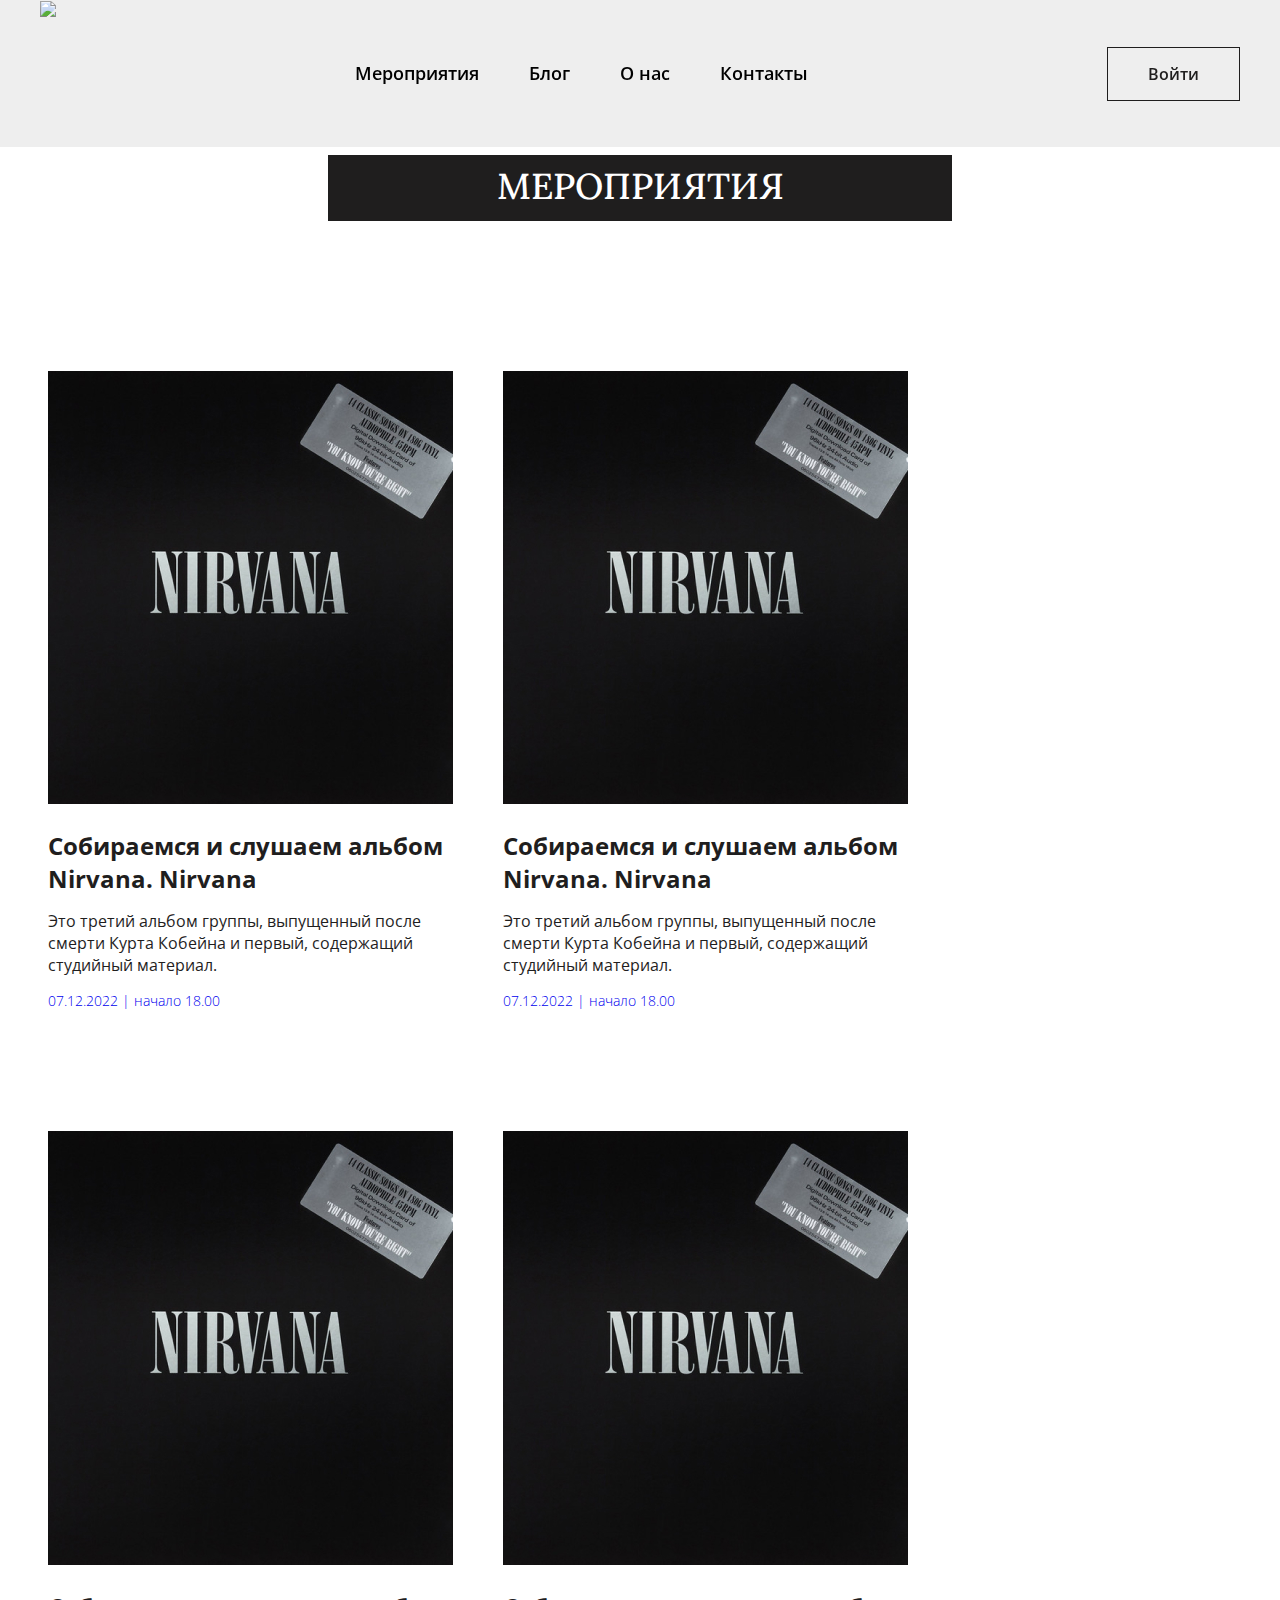
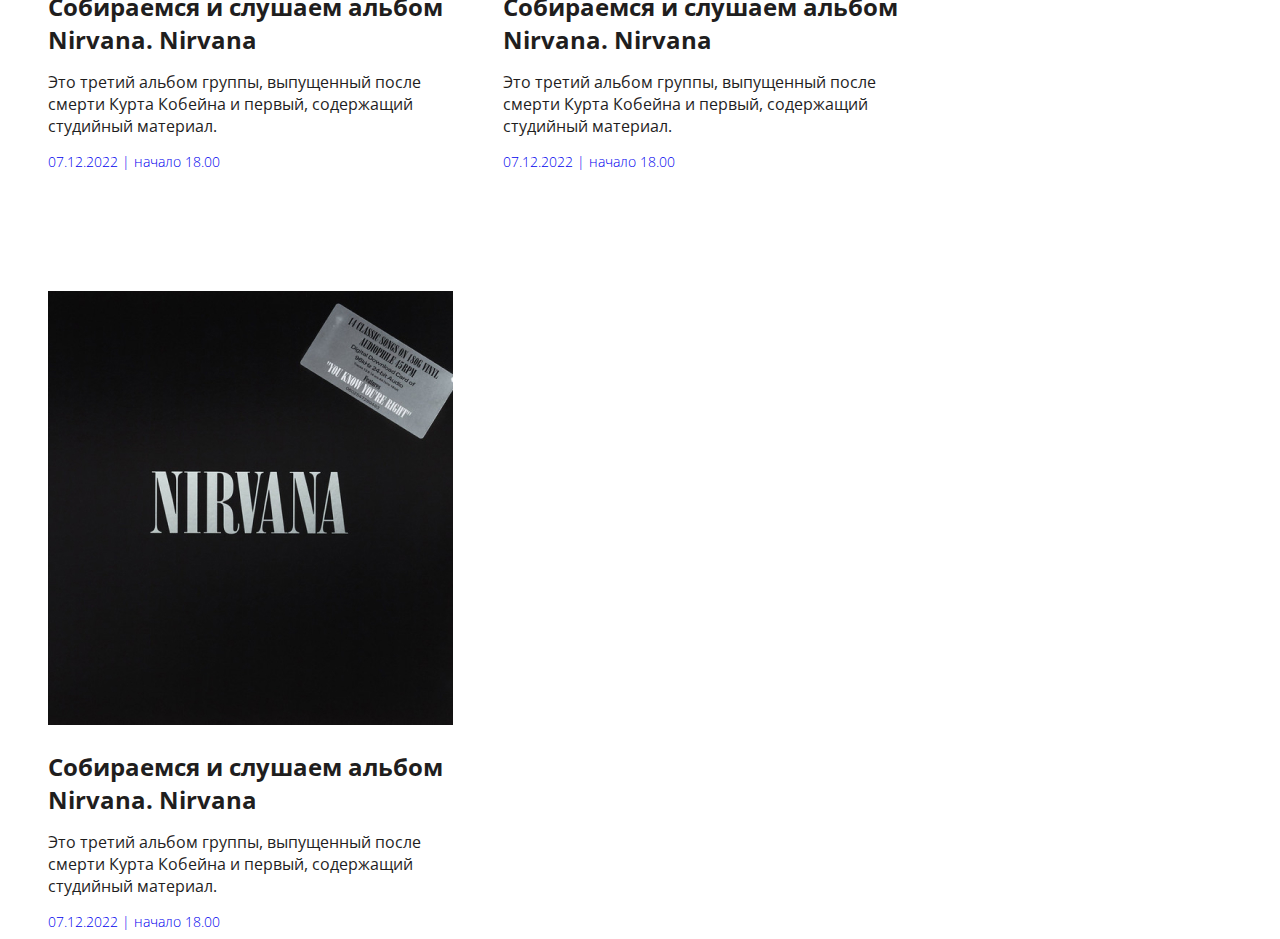
==== events.html @ 3bc3e9c4 "aaa" ====
<!DOCTYPE html>
<html lang="ru">
    <head>
        <meta charset="UTF-8">
        <title> Lenni Art</title>
        <link rel="stylesheet" href="styles.css?ver=0">
        <link rel="preconnect" href="https://fonts.googleapis.com">
        <link rel="preconnect" href="https://fonts.gstatic.com" crossorigin>
        <link href="https://fonts.googleapis.com/css2?family=Lora:wght@400;500;600;700&family=Open+Sans:wght@300;400;500;600;700&display=swap" rel="stylesheet">
    </head>
    <body class="body">
        <header class="page-header">
            <div class="page-header_container">
                <a href="idex.html" class="page-header__logo">
                    <div>
                        <img src="images/logo.svg">
                   </div>
                </a>
                <nav class="page-header__nav">
                    <a href="#" class="page-header__nav-link">Мероприятия</a>
                    <a href="#" class="page-header__nav-link">Блог</a>
                    <a href="#" class="page-header__nav-link">О нас</a>
                    <a href="#" class="page-header__nav-link">Контакты</a>
                </nav>
                <a href="#" class="btn page-header__buttonuser">Войти</a>
            </div>
        </header>

        <main class="main">
            <div class="events">
                <div class="events_container">
                    <h2 class="events_title title">Мероприятия</h2>
                    <div class="events_list listing">
                        <article class="listing_card-event card-event">
                            <a href="#" class="card-event_link">
                                <picture class="card-event_picture">
                                <img src="images/Nirvana.jpg" class="card-event_picture-img" alt="img">
                                </picture>
                            <h3 class="card-event_title">Собираемся и слушаем альбом Nirvana. Nirvana</h3>
                            <p class="card-event_text">Это третий альбом группы, выпущенный после смерти Курта Кобейна и первый, содержащий студийный материал.</p>
                            <time datetime="2022-12-07T18:00" class="card-event_time">07.12.2022  |  начало 18.00</time>
                            </a>
                        </article>

                        <article class="listing_card-event card-event">
                            <a href="#" class="card-event_link">
                                <picture class="card-event_picture">
                                <img src="images/Nirvana.jpg" class="card-event_picture-img" alt="img">
                                </picture>
                            <h3 class="card-event_title">Собираемся и слушаем альбом Nirvana. Nirvana</h3>
                            <p class="card-event_text">Это третий альбом группы, выпущенный после смерти Курта Кобейна и первый, содержащий студийный материал.</p>
                            <time datetime="2022-12-07T18:00" class="card-event_time">07.12.2022  |  начало 18.00</time>
                            </a>
                        </article>

                        <article class="listing_card-event card-event">
                            <a href="#" class="card-event_link">
                                <picture class="card-event_picture">
                                <img src="images/Nirvana.jpg" class="card-event_picture-img" alt="img">
                                </picture>
                            <h3 class="card-event_title">Собираемся и слушаем альбом Nirvana. Nirvana</h3>
                            <p class="card-event_text">Это третий альбом группы, выпущенный после смерти Курта Кобейна и первый, содержащий студийный материал.</p>
                            <time datetime="2022-12-07T18:00" class="card-event_time">07.12.2022  |  начало 18.00</time>
                            </a>
                        </article>

                        <article class="listing_card-event card-event">
                            <a href="#" class="card-event_link">
                                <picture class="card-event_picture">
                                <img src="images/Nirvana.jpg" class="card-event_picture-img" alt="img">
                                </picture>
                            <h3 class="card-event_title">Собираемся и слушаем альбом Nirvana. Nirvana</h3>
                            <p class="card-event_text">Это третий альбом группы, выпущенный после смерти Курта Кобейна и первый, содержащий студийный материал.</p>
                            <time datetime="2022-12-07T18:00" class="card-event_time">07.12.2022  |  начало 18.00</time>
                            </a>
                        </article>

                        <article class="listing_card-event card-event">
                            <a href="#" class="card-event_link">
                                <picture class="card-event_picture">
                                <img src="images/Nirvana.jpg" class="card-event_picture-img" alt="img">
                                </picture>
                            <h3 class="card-event_title">Собираемся и слушаем альбом Nirvana. Nirvana</h3>
                            <p class="card-event_text">Это третий альбом группы, выпущенный после смерти Курта Кобейна и первый, содержащий студийный материал.</p>
                            <time datetime="2022-12-07T18:00" class="card-event_time">07.12.2022  |  начало 18.00</time>
                            </a>
                        </article>
                    </div>
                </div>
            </div>
        </main>
        <footer class="page-footer"></footer>

    </body>
</html>
---- styles.css ----
.body {
    font-family: "Open Sans", sans-serif;
    font-size: 16px;
    font-weight: 400;
    font-style: normal;
    line-height: 1.375;
}

.page-header {
    position: fixed;
    top: 0;
    left: 0;
    width: 100%;
    height: 147px;
    z-index: 100;
}

.page-header::before {
    content: '';
    position: absolute;
    top: 0;
    left: 0;
    width: 100%;
    height: 100%;
    background-color: rgba(222, 222, 222, 0.5);
    @supports (backdrop-filter: blur(10px)){
    backdrop-filter: blur(10px);
    background-color: rgba(222, 222, 222, 0.5);;
}
}

.page-header_container,
.events_container{
    position: relative;
    box-sizing: border-box;
    margin: 0 auto;
    padding-left: 40px;
    padding-right: 40px;
    max-width: 1414px;
    width: 100%;
    display: flex;
	align-items: center;
    justify-content: space-between;
}

.page-header__logo {
    weight: 202px;
    height: 147px;
    display: inline-block;
}

.page-header__nav{
    display: inline-block;
    display: flex;
    flex-direction: row;
}

.page-header__nav-link {
    color: #000000;
    margin: 0 25px;
    font-weight: 600;
    font-size: 18px;
    line-height: 25px;
    text-decoration: none;
    text-wrap: nowrap;
}

.page-header__buttonuser {
    border: 1px solid var(--1, #1F1E1E);
    color: #1F1E1E;
    background-color: transparent;
    text-decoration: none;
    font-weight: 600;
    font-size: 16px;
    line-height: normal;
    box-sizing: border-box;
    padding: 15px 40px;
}

.home{
    padding-top: 147px;
}

.main-header_title,
.main-header_text {
    padding-left: 40px;
    padding-right: 40px;
    text-align: center;
    margin-top: 70px;
    text-transform: uppercase;
    font-family: "Lora", sans-serif;
    font-weight: 400;
    font-size: 45px;
    line-height: normal;
    color: #1F1E1E;
}

.main-header_title{
    margin:  0 0 70px;
}

.main-header_text {
    margin: 0 auto;
    max-width: 948px;
    width: 100%;
}

.main-header_picture{
    display: block;
    position: relative;
    width: 100%;
    margin-bottom: 70px;
}

.main-header_picture::before{
    content: '';
    display: block;
    width: 100%;
    padding-top: 16.927%;
}

.main-header_img{
    position: absolute;
    top: 0;
    left: 0;
    width: 100%;
    height: 100%;
    object-fit: contain;
}

.main-header{
    padding: 100px 0;
}

.events{
    padding-top: 147px;
}

.events_container{
    flex-direction: column;
}

.events_title{
    align-self: center;
}

.title{
    margin: 0 0 150px;
    box-sizing: border-box;
    padding: 7px 45px 9px;
    max-width: 624px;
    width: 100%;
    text-align: center;
    background-color: #1F1E1E;
    text-transform: uppercase;
    font-family: Lora;
    font-size: 36px;
    font-style: normal;
    font-weight: 500;
    color: #ffffff;
}

.listing{
    display: flex;
    flex-wrap: wrap;
    gap: 120px 50px;
}

.listing_card-event{
    max-width: 405px;
    width: calc(33.333%-40px);
}

.card-event{
    box-sizing: border-box;
}

.card-event_link{
    text-decoration: none;
    display: flex;
    flex-direction: column;
    height: 100%;
}

.card-event_link:hover .card-event_title{
    color: #A51505;
    text-decoration-color: #A51505;
}

.card-event_picture{
    position: relative;
    display: block;
    margin-bottom: 25px;
}

.card-event_picture::before{
    content: '';
    display: block;
    width: 100%;
    padding-top: 107.160%;
}

.card-event_picture-img{
    position: absolute;
    top: 0;
    left: 0;
    width: 100%;
    height: 100%;
    object-fit: cover;
}

.card-event_title{
    margin: 0 0 auto;
    min-height: 64px;
    text-decoration: underline;
    text-decoration-color: transparent;
    font-family: 'Open Sans';
    font-size: 24px;
    font-style: normal;
    font-weight: 700;
    list-style: normal;
    color: #1F1E1E;
    transition: color 0.2s, text-decoration-color 0.23s;
}

.card-event_text{
    margin: 15px 0;
    font-size: 16px;
    font-weight: 400;
    line-height: normal;
    color: #1F1E1E;
}

.card-event_time{
    margin-top: auto;
    display: block;
    font-size: 14px;
    font-weight: 300;
    font-style: normal;
}

.page-footer{

}
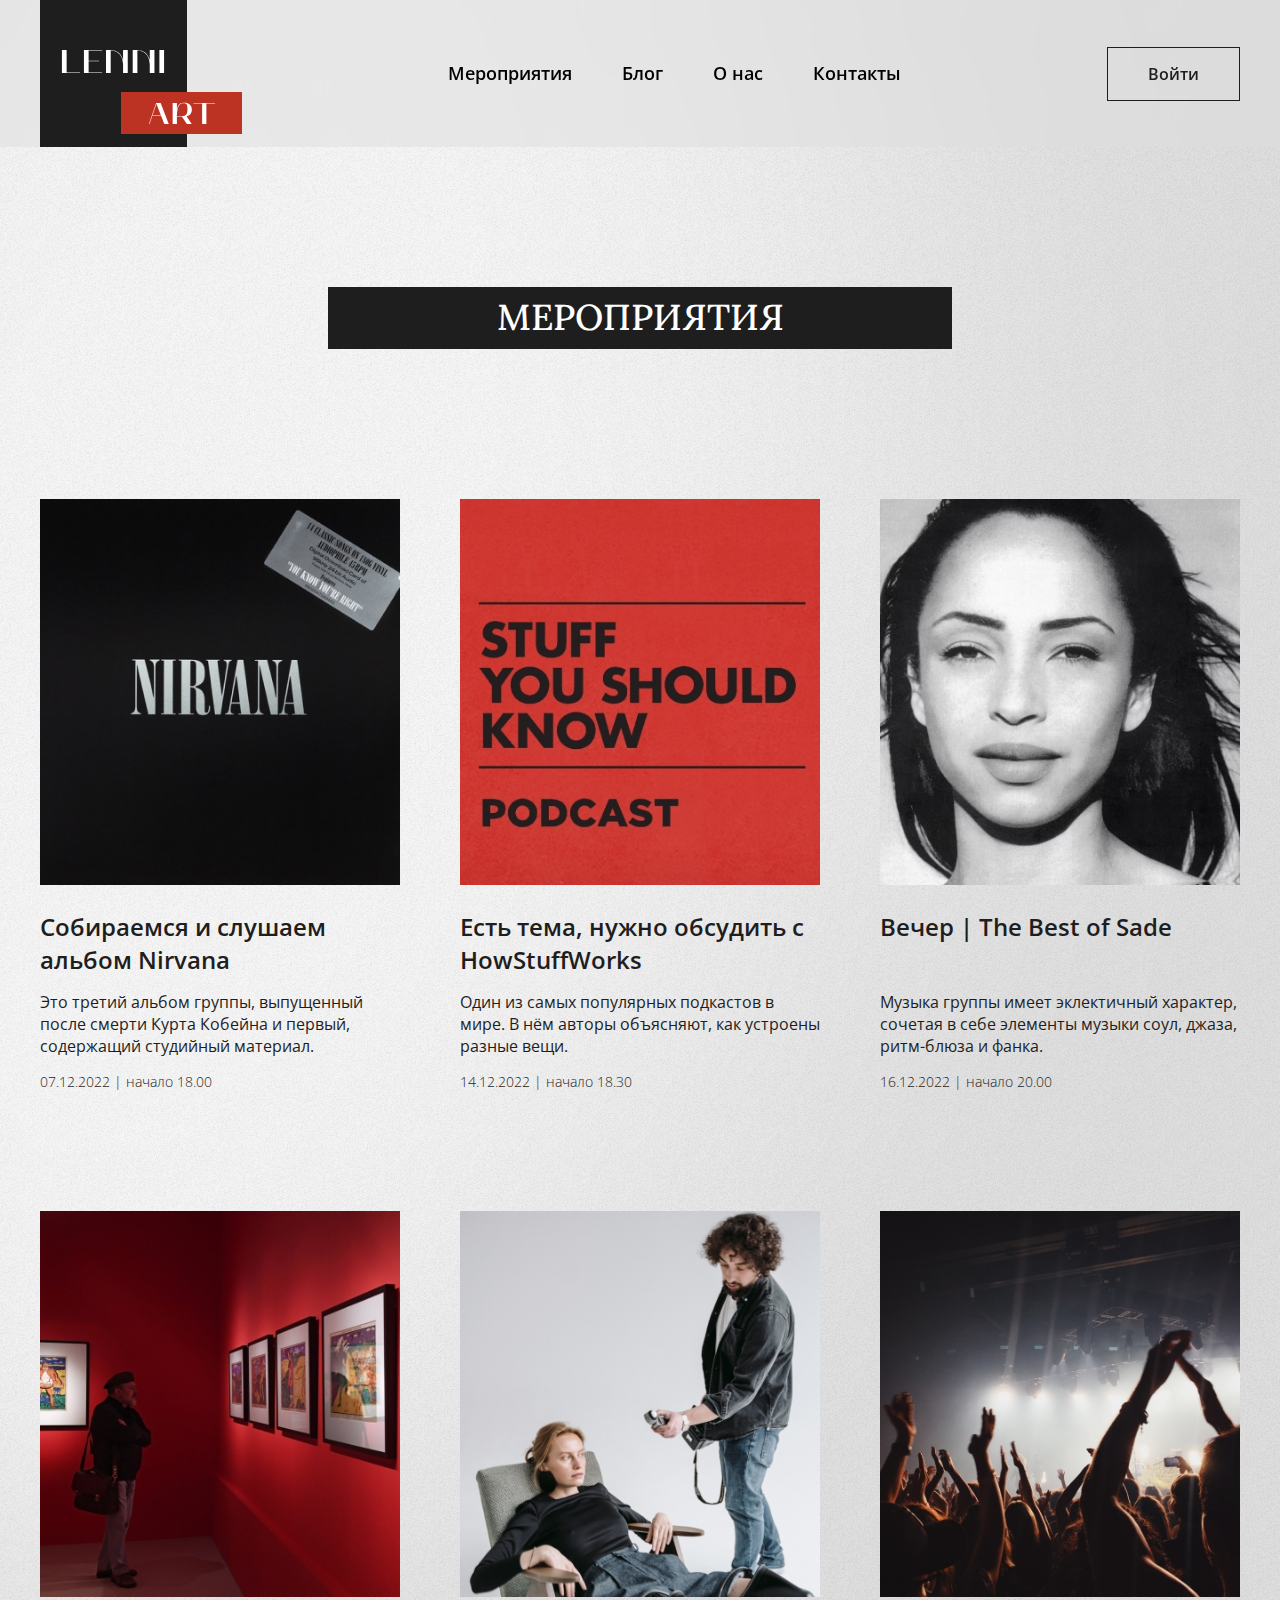
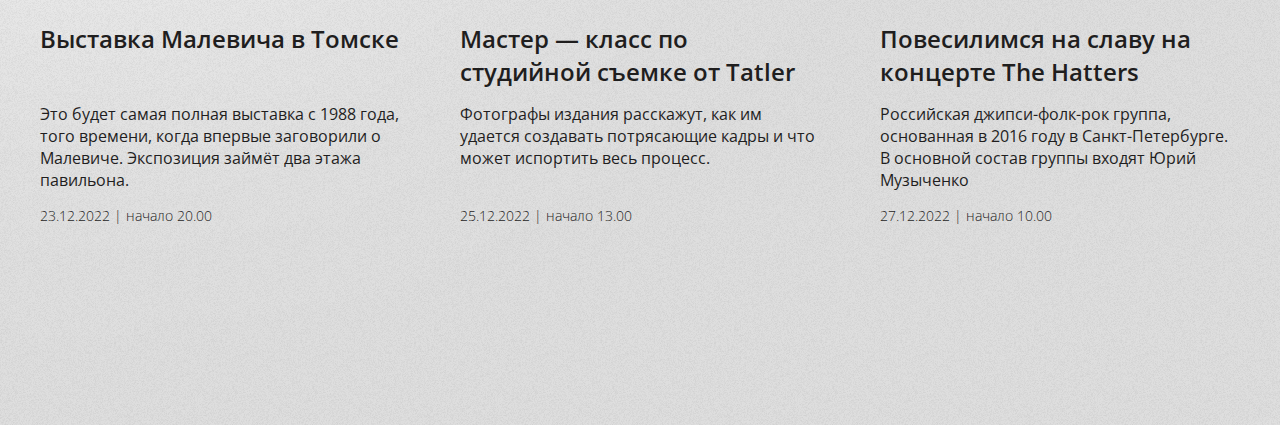
==== commit 6d8dcba2: "f" ====
--- a/events.html
+++ b/events.html
@@ -1,95 +1,107 @@
 <!DOCTYPE html>
 <html lang="ru">
-    <head>
-        <meta charset="UTF-8">
-        <title> Lenni Art</title>
-        <link rel="stylesheet" href="styles.css?ver=0">
-        <link rel="preconnect" href="https://fonts.googleapis.com">
-        <link rel="preconnect" href="https://fonts.gstatic.com" crossorigin>
-        <link href="https://fonts.googleapis.com/css2?family=Lora:wght@400;500;600;700&family=Open+Sans:wght@300;400;500;600;700&display=swap" rel="stylesheet">
-    </head>
-    <body class="body">
-        <header class="page-header">
-            <div class="page-header_container">
-                <a href="idex.html" class="page-header__logo">
-                    <div>
-                        <img src="images/logo.svg">
-                   </div>
-                </a>
-                <nav class="page-header__nav">
-                    <a href="#" class="page-header__nav-link">Мероприятия</a>
-                    <a href="#" class="page-header__nav-link">Блог</a>
-                    <a href="#" class="page-header__nav-link">О нас</a>
-                    <a href="#" class="page-header__nav-link">Контакты</a>
-                </nav>
-                <a href="#" class="btn page-header__buttonuser">Войти</a>
-            </div>
-        </header>
 
-        <main class="main">
-            <div class="events">
-                <div class="events_container">
-                    <h2 class="events_title title">Мероприятия</h2>
-                    <div class="events_list listing">
-                        <article class="listing_card-event card-event">
-                            <a href="#" class="card-event_link">
-                                <picture class="card-event_picture">
-                                <img src="images/Nirvana.jpg" class="card-event_picture-img" alt="img">
-                                </picture>
-                            <h3 class="card-event_title">Собираемся и слушаем альбом Nirvana. Nirvana</h3>
-                            <p class="card-event_text">Это третий альбом группы, выпущенный после смерти Курта Кобейна и первый, содержащий студийный материал.</p>
-                            <time datetime="2022-12-07T18:00" class="card-event_time">07.12.2022  |  начало 18.00</time>
-                            </a>
-                        </article>
+<head>
+  <meta charset="UTF-8">
+  <title> Lenni Art</title>
+  <link rel="stylesheet" href="styles/styles.css">
+  <link rel="stylesheet" href="styles/styles.min.css">
+  <link rel="preconnect" href="https://fonts.googleapis.com">
+  <link rel="preconnect" href="https://fonts.gstatic.com" crossorigin>
+  <link href="https://fonts.googleapis.com/css2?family=Lora:wght@400;500;600;700&family=Open+Sans:wght@300;400;500;600;700&display=swap" rel="stylesheet">
+</head>
 
-                        <article class="listing_card-event card-event">
-                            <a href="#" class="card-event_link">
-                                <picture class="card-event_picture">
-                                <img src="images/Nirvana.jpg" class="card-event_picture-img" alt="img">
-                                </picture>
-                            <h3 class="card-event_title">Собираемся и слушаем альбом Nirvana. Nirvana</h3>
-                            <p class="card-event_text">Это третий альбом группы, выпущенный после смерти Курта Кобейна и первый, содержащий студийный материал.</p>
-                            <time datetime="2022-12-07T18:00" class="card-event_time">07.12.2022  |  начало 18.00</time>
-                            </a>
-                        </article>
+<body class="body">
+  <header class="page-header">
+    <div class="page-header_container">
+      <a href="idex.html" class="page-header__logo">
+        <svg class="page-header_logo-img" width="202" height="147">
+          <use xlink:href="assets/icons/symbols.svg#logo"></use>
+        </svg>
+      </a>
+      <nav class="page-header__nav">
+        <a href="events.html" class="page-header__nav-link">Мероприятия</a>
+        <a href="#" class="page-header__nav-link">Блог</a>
+        <a href="#" class="page-header__nav-link">О нас</a>
+        <a href="#" class="page-header__nav-link">Контакты</a>
+      </nav>
+      <a href="#" class="btn page-header__buttonuser">Войти</a>
+    </div>
+  </header>
 
-                        <article class="listing_card-event card-event">
-                            <a href="#" class="card-event_link">
-                                <picture class="card-event_picture">
-                                <img src="images/Nirvana.jpg" class="card-event_picture-img" alt="img">
-                                </picture>
-                            <h3 class="card-event_title">Собираемся и слушаем альбом Nirvana. Nirvana</h3>
-                            <p class="card-event_text">Это третий альбом группы, выпущенный после смерти Курта Кобейна и первый, содержащий студийный материал.</p>
-                            <time datetime="2022-12-07T18:00" class="card-event_time">07.12.2022  |  начало 18.00</time>
-                            </a>
-                        </article>
+  <main class="main">
+    <div class="events">
+      <section class="listing events__listing">
+        <h2 class="listing__title section-title">Мероприятия</h2>
 
-                        <article class="listing_card-event card-event">
-                            <a href="#" class="card-event_link">
-                                <picture class="card-event_picture">
-                                <img src="images/Nirvana.jpg" class="card-event_picture-img" alt="img">
-                                </picture>
-                            <h3 class="card-event_title">Собираемся и слушаем альбом Nirvana. Nirvana</h3>
-                            <p class="card-event_text">Это третий альбом группы, выпущенный после смерти Курта Кобейна и первый, содержащий студийный материал.</p>
-                            <time datetime="2022-12-07T18:00" class="card-event_time">07.12.2022  |  начало 18.00</time>
-                            </a>
-                        </article>
+        <div class="listing__events-list ">
+          <!-- prettier-ignore -->
+          <article class="event-card  listing__event-card">
+            <a href="#" class="event-card__link">
+              <picture class="event-card__picture">
+                <img src="assets/images/nirvana.jpg" alt="nirvana" class="event-card__img" />
+              </picture>
+              <h4 class="event-card__title">Собираемся и слушаем альбом Nirvana</h4>
+              <p class="event-card__description">Это третий альбом группы, выпущенный после смерти Курта Кобейна и первый, содержащий студийный материал.</p>
+              <time datetime="2022-12-07T18:00" class="event-card__time">07.12.2022 | начало 18.00</time>
+            </a>
+          </article>
+          <article class="event-card  listing__event-card">
+            <a href="#" class="event-card__link">
+              <picture class="event-card__picture">
+                <img src="assets/images/stuff.jpg" alt="stuff" class="event-card__img" />
+              </picture>
+              <h4 class="event-card__title">Есть тема, нужно обсудить с HowStuffWorks</h4>
+              <p class="event-card__description">Один из самых популярных подкастов в мире. В нём авторы объясняют, как устроены разные вещи.</p>
+              <time datetime="2022-12-14T18:30" class="event-card__time">14.12.2022 | начало 18.30</time>
+            </a>
+          </article>
+          <article class="event-card  listing__event-card">
+            <a href="#" class="event-card__link">
+              <picture class="event-card__picture">
+                <img src="assets/images/sade.jpg" alt="sade" class="event-card__img" />
+              </picture>
+              <h4 class="event-card__title">Вечер | The Best of Sade</h4>
+              <p class="event-card__description">Музыка группы имеет эклектичный характер, сочетая в себе элементы музыки соул, джаза, ритм-блюза и фанка.</p>
+              <time datetime="2022-12-16T20:00" class="event-card__time">16.12.2022 | начало 20.00</time>
+            </a>
+          </article>
+          <article class="event-card  listing__event-card">
+            <a href="#" class="event-card__link">
+              <picture class="event-card__picture">
+                <img src="assets/images/malevich.jpg" alt="malevich" class="event-card__img" />
+              </picture>
+              <h4 class="event-card__title">Выставка Малевича в Томске</h4>
+              <p class="event-card__description">Это будет самая полная выставка с 1988 года, того времени, когда впервые заговорили о Малевиче. Экспозиция займёт два этажа павильона.</p>
+              <time datetime="2022-12-23T20:00" class="event-card__time">23.12.2022 | начало 20.00</time>
+            </a>
+          </article>
+          <article class="event-card  listing__event-card">
+            <a href="#" class="event-card__link">
+              <picture class="event-card__picture">
+                <img src="assets/images/tatler.jpg" alt="tatler" class="event-card__img" />
+              </picture>
+              <h4 class="event-card__title">Мастер — класс по студийной съемке от Tatler</h4>
+              <p class="event-card__description">Фотографы издания расскажут, как им удается создавать потрясающие кадры и что может испортить весь процесс.</p>
+              <time datetime="2022-12-25T13:00" class="event-card__time">25.12.2022 | начало 13.00</time>
+            </a>
+          </article>
+          <article class="event-card  listing__event-card">
+            <a href="#" class="event-card__link">
+              <picture class="event-card__picture">
+                <img src="assets/images/hatters.jpg" alt="hatters" class="event-card__img" />
+              </picture>
+              <h4 class="event-card__title">Повесилимся на славу на концерте The Hatters</h4>
+              <p class="event-card__description">Российская джипси-фолк-рок группа, основанная в 2016 году в Санкт-Петербурге. В основной состав группы входят Юрий Музыченко</p>
+              <time datetime="2022-12-27T10:00" class="event-card__time">27.12.2022 | начало 10.00</time>
+            </a>
+          </article>
+        </div>
+      </section>
+    </div>
+  </main>
+  <footer class="page-footer"></footer>
 
-                        <article class="listing_card-event card-event">
-                            <a href="#" class="card-event_link">
-                                <picture class="card-event_picture">
-                                <img src="images/Nirvana.jpg" class="card-event_picture-img" alt="img">
-                                </picture>
-                            <h3 class="card-event_title">Собираемся и слушаем альбом Nirvana. Nirvana</h3>
-                            <p class="card-event_text">Это третий альбом группы, выпущенный после смерти Курта Кобейна и первый, содержащий студийный материал.</p>
-                            <time datetime="2022-12-07T18:00" class="card-event_time">07.12.2022  |  начало 18.00</time>
-                            </a>
-                        </article>
-                    </div>
-                </div>
-            </div>
-        </main>
-        <footer class="page-footer"></footer>
+</body>
 
-    </body>
 </html>--- a/styles/styles.css
+++ b/styles/styles.css
@@ -0,0 +1,375 @@
+@font-face {
+  font-family: "mak";
+  src: local("MAK-bold"), url("../assets/fonts/MAK-bold.woff") format("woff");
+  font-weight: 700;
+  font-style: normal;
+}
+@font-face {
+  font-family: "mak";
+  src: local("MAK-light"), url("../assets/fonts/MAK-light.woff") format("woff");
+  font-weight: 300;
+  font-style: normal;
+}
+html,
+body {
+  width: 100%;
+  margin: 0;
+  padding: 0;
+}
+body {
+  -webkit-box-sizing: border-box;
+          box-sizing: border-box;
+  display: -webkit-box;
+  display: -ms-flexbox;
+  display: flex;
+  -webkit-box-orient: vertical;
+  -webkit-box-direction: normal;
+      -ms-flex-direction: column;
+          flex-direction: column;
+  min-height: 100vh;
+  background-color: #dedede;
+  background-image: url(../assets/images/noise.png), url(../assets/images/bg.png);
+  background-position: 0 0, 0 0;
+  background-size: auto, 100% auto;
+  background-repeat: repeat, repeat-y;
+  color: #1F1E1E;
+  font-family: "Open Sans", sans-serif;
+  font-size: 16px;
+  font-weight: 400;
+  font-style: normal;
+  line-height: 1.375;
+  overflow-x: hidden;
+  padding-top: 147px;
+}
+.main {
+  -webkit-box-flex: 1;
+      -ms-flex: 1 0 auto;
+          flex: 1 0 auto;
+}
+.page-footer {
+  -webkit-box-flex: 0;
+      -ms-flex: 0 0 auto;
+          flex: 0 0 auto;
+}
+a {
+  color: #1F1E1E;
+  outline: none;
+}
+img {
+  max-width: 100%;
+  height: auto;
+  -o-object-fit: cover;
+     object-fit: cover;
+}
+button {
+  -webkit-box-shadow: none;
+          box-shadow: none;
+  outline: none;
+  color: #1f1e1e;
+  font-family: "Roboto", sans-serif;
+  cursor: pointer;
+}
+.btn {
+  display: inline-block;
+  -webkit-box-sizing: border-box;
+          box-sizing: border-box;
+  padding: 15px 40px;
+  border: 1px solid #1f1e1e;
+  background-color: transparent;
+  outline: none;
+  color: #1f1e1e;
+  font-weight: 600;
+  font-size: 16px;
+  line-height: 20px;
+  text-align: center;
+  text-decoration: none;
+  -webkit-transition: color 0.2s, background-color 0.2s, border-color 0.2s;
+  transition: color 0.2s, background-color 0.2s, border-color 0.2s;
+  overflow: hidden;
+  cursor: pointer;
+}
+.btn:active {
+  background-color: #1f1e1e;
+  color: #ffffff;
+}
+.section-title {
+  -webkit-box-sizing: border-box;
+          box-sizing: border-box;
+  width: 100%;
+  max-width: 624px;
+  display: -webkit-box;
+  display: -ms-flexbox;
+  display: flex;
+  -webkit-box-pack: center;
+      -ms-flex-pack: center;
+          justify-content: center;
+  -webkit-box-align: center;
+      -ms-flex-align: center;
+          align-items: center;
+  min-height: 62px;
+  margin: 0 auto 150px;
+  padding: 8px 45px;
+  background-color: #1f1e1e;
+  color: #ffffff;
+  font-family: "Lora", serif;
+  font-weight: 500;
+  font-size: 36px;
+  line-height: 1.277;
+  text-align: center;
+  text-transform: uppercase;
+}
+.event-card {
+  display: -webkit-box;
+  display: -ms-flexbox;
+  display: flex;
+  width: 405px;
+  max-width: 100%;
+  min-width: 280px;
+  color: #1f1e1e;
+}
+.event-card__link {
+  display: -webkit-box;
+  display: -ms-flexbox;
+  display: flex;
+  -webkit-box-orient: vertical;
+  -webkit-box-direction: normal;
+      -ms-flex-direction: column;
+          flex-direction: column;
+  width: 100%;
+  text-decoration: none;
+}
+.event-card__link:active .event-card__title {
+  color: #bc3324;
+  text-decoration-color: #bc3324;
+}
+.event-card__picture {
+  display: block;
+  position: relative;
+  width: 100%;
+  margin: 0 0 25px;
+  font-size: 0;
+  text-decoration: none;
+  overflow: hidden;
+}
+.event-card__picture::after {
+  content: "";
+  display: block;
+  width: 100%;
+  padding-top: 107.16%;
+}
+.event-card__img {
+  display: block;
+  position: absolute;
+  top: 0;
+  left: 0;
+  width: 100%;
+  height: 100%;
+  -o-object-fit: cover;
+     object-fit: cover;
+}
+.event-card__title {
+  margin: 0 0 15px;
+  min-height: 66px;
+  color: #1f1e1e;
+  font-weight: 600;
+  font-size: 24px;
+  line-height: 33px;
+  -webkit-text-decoration: underline transparent;
+          text-decoration: underline transparent;
+  -webkit-transition: color 0.2s, text-decoration-color 0.2s;
+  transition: color 0.2s, text-decoration-color 0.2s;
+}
+.event-card__description {
+  margin: 0 0 auto;
+  font-size: 16px;
+  line-height: 22px;
+}
+.event-card__time {
+  margin: 15px 0 0;
+  font-weight: 300;
+  font-size: 14px;
+  line-height: 19px;
+}
+.listing {
+  -webkit-box-sizing: border-box;
+          box-sizing: border-box;
+  width: 100%;
+  max-width: 1414px;
+  margin-left: auto;
+  margin-right: auto;
+  padding-left: 40px;
+  padding-right: 40px;
+  display: -webkit-box;
+  display: -ms-flexbox;
+  display: flex;
+  -webkit-box-orient: vertical;
+  -webkit-box-direction: normal;
+      -ms-flex-direction: column;
+          flex-direction: column;
+}
+.listing__events-list {
+  display: -webkit-box;
+  display: -ms-flexbox;
+  display: flex;
+  -ms-flex-wrap: wrap;
+      flex-wrap: wrap;
+  margin: 0 -30px -120px;
+}
+.listing__event-card {
+  width: calc(33.3333% - 60px);
+  margin: 0 30px 120px;
+}
+.events {
+  padding: 140px 0 100px;
+}
+.events__listing {
+  margin-bottom: 100px;
+}
+.main-header {
+  padding: 100px 0;
+}
+.main-header__title {
+  margin: 0 0 70px;
+  padding-left: 40px;
+  padding-right: 40px;
+  text-align: center;
+  margin-top: 70px;
+  text-transform: uppercase;
+  font-family: "Lora", serif;
+  font-weight: 400;
+  font-size: 45px;
+  line-height: normal;
+  color: #1f1e1e;
+}
+.main-header__text {
+  padding-left: 40px;
+  padding-right: 40px;
+  text-align: center;
+  margin-top: 70px;
+  text-transform: uppercase;
+  font-family: "Lora", serif;
+  font-weight: 400;
+  font-size: 45px;
+  line-height: normal;
+  color: #1f1e1e;
+  margin: 0 auto;
+  max-width: 948px;
+  width: 100%;
+}
+.main-header__picture {
+  display: block;
+  position: relative;
+  width: 100%;
+  margin-bottom: 70px;
+}
+.main-header__picture::before {
+  content: '';
+  display: block;
+  width: 100%;
+  padding-top: 16.927%;
+}
+.main-header__img {
+  position: absolute;
+  top: 0;
+  left: 0;
+  width: 100%;
+  height: 100%;
+  -o-object-fit: contain;
+     object-fit: contain;
+}
+.page-header {
+  position: fixed;
+  top: 0;
+  left: 0;
+  width: 100%;
+  height: 147px;
+  z-index: 100;
+}
+.page-header::before {
+  content: '';
+  position: absolute;
+  top: 0;
+  left: 0;
+  width: 100%;
+  height: 100%;
+  background-color: rgba(222, 222, 222, 0.5);
+}
+@supports ((-webkit-backdrop-filter: blur(10px)) or (backdrop-filter: blur(10px))) {
+  .page-header::before {
+    -webkit-backdrop-filter: blur(10px);
+            backdrop-filter: blur(10px);
+    background-color: rgba(222, 222, 222, 0.5);
+  }
+}
+.page-header_container {
+  -webkit-box-sizing: border-box;
+          box-sizing: border-box;
+  width: 100%;
+  max-width: 1414px;
+  margin-left: auto;
+  margin-right: auto;
+  padding-left: 40px;
+  padding-right: 40px;
+  position: relative;
+  display: -webkit-box;
+  display: -ms-flexbox;
+  display: flex;
+  -webkit-box-align: center;
+      -ms-flex-align: center;
+          align-items: center;
+  -webkit-box-pack: justify;
+      -ms-flex-pack: justify;
+          justify-content: space-between;
+}
+.page-header__logo {
+  width: 202px;
+  height: 147px;
+  display: inline-block;
+}
+.page-header__nav {
+  display: inline-block;
+  display: -webkit-box;
+  display: -ms-flexbox;
+  display: flex;
+  -webkit-box-orient: horizontal;
+  -webkit-box-direction: normal;
+      -ms-flex-direction: row;
+          flex-direction: row;
+}
+.page-header__nav-link {
+  color: #000000;
+  margin: 0 25px;
+  font-weight: 600;
+  font-size: 18px;
+  line-height: 25px;
+  text-decoration: none;
+  text-wrap: nowrap;
+}
+.page-header__buttonuser {
+  border: 1px solid var(--1, #1f1e1e);
+  color: #1F1E1E;
+  background-color: transparent;
+  text-decoration: none;
+  font-weight: 600;
+  font-size: 16px;
+  line-height: normal;
+  -webkit-box-sizing: border-box;
+          box-sizing: border-box;
+  padding: 15px 40px;
+}
+.width_624 {
+  -webkit-box-sizing: border-box;
+          box-sizing: border-box;
+  width: 100%;
+  max-width: 624px;
+}
+@media (hover: hover) {
+  .btn:hover {
+    background-color: #1f1e1e;
+    color: #ffffff;
+  }
+  .event-card__link:hover .event-card__title {
+    color: #bc3324;
+    text-decoration-color: #bc3324;
+  }
+}
--- a/styles/styles.min.css
+++ b/styles/styles.min.css
@@ -0,0 +1 @@
+@font-face{font-family:"mak";src:local("MAK-bold"),url(../assets/fonts/MAK-bold.woff) format("woff");font-weight:700;font-style:normal}@font-face{font-family:"mak";src:local("MAK-light"),url(../assets/fonts/MAK-light.woff) format("woff");font-weight:300;font-style:normal}body,html{width:100%;margin:0;padding:0}body{-webkit-box-sizing:border-box;box-sizing:border-box;display:-webkit-box;display:-ms-flexbox;display:flex;-webkit-box-orient:vertical;-webkit-box-direction:normal;-ms-flex-direction:column;flex-direction:column;min-height:100vh;background-color:#dedede;background-image:url(../assets/images/noise.png),url(../assets/images/bg.png);background-position:0 0,0 0;background-size:auto,100% auto;background-repeat:repeat,repeat-y;color:#1f1e1e;font-family:"Open Sans",sans-serif;font-size:16px;font-weight:400;font-style:normal;line-height:1.375;overflow-x:hidden;padding:147px 0 0}.main{-webkit-box-flex:1;-ms-flex:1 0 auto;flex:1 0 auto}.page-footer{-webkit-box-flex:0;-ms-flex:0 0 auto;flex:0 0 auto}.btn,a,button{color:#1f1e1e;outline:0}img{max-width:100%;height:auto;-o-object-fit:cover;object-fit:cover}.btn,button{cursor:pointer}button{-webkit-box-shadow:none;box-shadow:none;font-family:"Roboto",sans-serif}.btn{display:inline-block;-webkit-box-sizing:border-box;box-sizing:border-box;padding:15px 40px;border:1px solid #1f1e1e;background-color:transparent;font-weight:600;font-size:16px;line-height:20px;text-align:center;text-decoration:none;-webkit-transition:color .2s,background-color .2s,border-color .2s;transition:color .2s,background-color .2s,border-color .2s;overflow:hidden}.btn:active,.section-title{background-color:#1f1e1e;color:#fff}.section-title{-webkit-box-sizing:border-box;box-sizing:border-box;width:100%;max-width:624px;-webkit-box-pack:center;-ms-flex-pack:center;justify-content:center;-webkit-box-align:center;-ms-flex-align:center;align-items:center;min-height:62px;margin:0 auto 150px;padding:8px 45px;font-family:"Lora",serif;font-weight:500;font-size:36px;line-height:1.277;text-align:center;text-transform:uppercase}.event-card,.event-card__link,.section-title{display:-webkit-box;display:-ms-flexbox;display:flex}.event-card{width:405px;max-width:100%;min-width:280px;color:#1f1e1e}.event-card__link{-webkit-box-orient:vertical;-webkit-box-direction:normal;-ms-flex-direction:column;flex-direction:column;width:100%;text-decoration:none}.event-card__link:active .event-card__title{color:#bc3324;text-decoration-color:#bc3324}.event-card__picture{display:block;position:relative;width:100%;margin:0 0 25px;font-size:0;text-decoration:none;overflow:hidden}.event-card__picture::after{content:"";display:block;width:100%;padding-top:107.16%}.event-card__img{display:block;position:absolute;top:0;left:0;width:100%;height:100%;-o-object-fit:cover;object-fit:cover}.event-card__title{margin:0 0 15px;min-height:66px;color:#1f1e1e;font-weight:600;font-size:24px;line-height:33px;-webkit-text-decoration:underline transparent;text-decoration:underline transparent;-webkit-transition:color .2s,text-decoration-color .2s;transition:color .2s,text-decoration-color .2s}.event-card__description{margin:0 0 auto;font-size:16px;line-height:22px}.event-card__time{margin:15px 0 0;font-weight:300;font-size:14px;line-height:19px}.listing,.listing__events-list{display:-webkit-box;display:-ms-flexbox;display:flex}.listing{-webkit-box-sizing:border-box;box-sizing:border-box;width:100%;max-width:1414px;margin-left:auto;margin-right:auto;padding-left:40px;padding-right:40px;-webkit-box-orient:vertical;-webkit-box-direction:normal;-ms-flex-direction:column;flex-direction:column}.listing__events-list{-ms-flex-wrap:wrap;flex-wrap:wrap;margin:0 -30px -120px}.listing__event-card{width:calc(33.3333% - 60px);margin:0 30px 120px}.events{padding:140px 0 100px}.events__listing{margin-bottom:100px}.main-header{padding:100px 0}.main-header__text,.main-header__title{padding-left:40px;padding-right:40px;text-align:center;margin:70px 0;text-transform:uppercase;font-family:"Lora",serif;font-weight:400;font-size:45px;line-height:normal;color:#1f1e1e}.main-header__text{margin:0 auto;max-width:948px;width:100%}.main-header__picture{display:block;position:relative;width:100%;margin-bottom:70px}.main-header__picture::before{content:'';display:block;width:100%;padding-top:16.927%}.main-header__img,.page-header::before{position:absolute;top:0;left:0;width:100%;height:100%}.main-header__img{-o-object-fit:contain;object-fit:contain}.page-header{position:fixed;top:0;left:0;width:100%;height:147px;z-index:100}.page-header::before{content:'';background-color:rgba(222,222,222,.5)}@supports ((-webkit-backdrop-filter:blur(10px)) or (backdrop-filter:blur(10px))){.page-header::before{-webkit-backdrop-filter:blur(10px);backdrop-filter:blur(10px);background-color:rgba(222,222,222,.5)}}.page-header_container{-webkit-box-sizing:border-box;box-sizing:border-box;width:100%;max-width:1414px;margin-left:auto;margin-right:auto;padding-left:40px;padding-right:40px;position:relative;display:-webkit-box;display:-ms-flexbox;display:flex;-webkit-box-align:center;-ms-flex-align:center;align-items:center;-webkit-box-pack:justify;-ms-flex-pack:justify;justify-content:space-between}.page-header__logo{width:202px;height:147px;display:inline-block}.page-header__nav{display:inline-block;display:-webkit-box;display:-ms-flexbox;display:flex;-webkit-box-orient:horizontal;-webkit-box-direction:normal;-ms-flex-direction:row;flex-direction:row}.page-header__nav-link{color:#000;margin:0 25px;font-weight:600;font-size:18px;line-height:25px;text-decoration:none;text-wrap:nowrap}.page-header__buttonuser,.width_624{-webkit-box-sizing:border-box;box-sizing:border-box}.page-header__buttonuser{border:1px solid var(--1, #1f1e1e);color:#1f1e1e;background-color:transparent;text-decoration:none;font-weight:600;font-size:16px;line-height:normal;padding:15px 40px}.width_624{width:100%;max-width:624px}@media (hover:hover){.btn:hover{background-color:#1f1e1e;color:#fff}.event-card__link:hover .event-card__title{color:#bc3324;text-decoration-color:#bc3324}}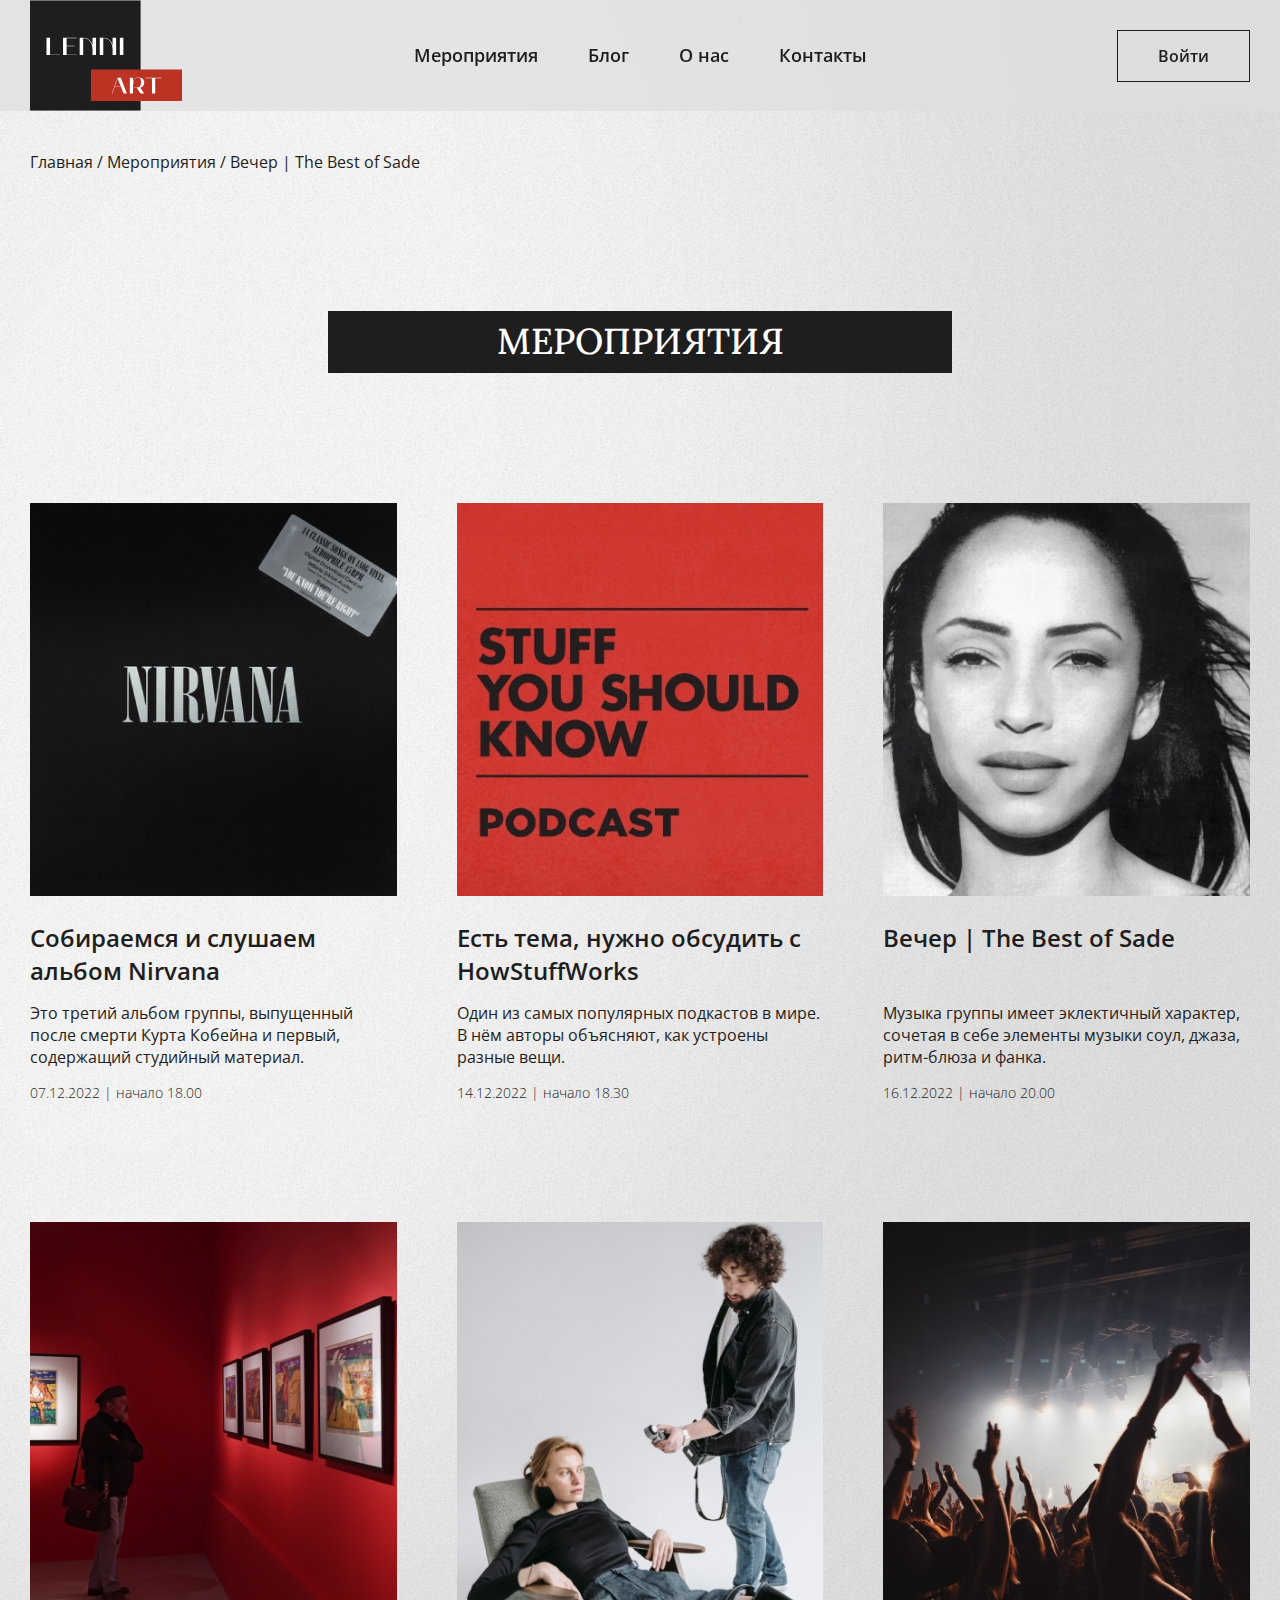
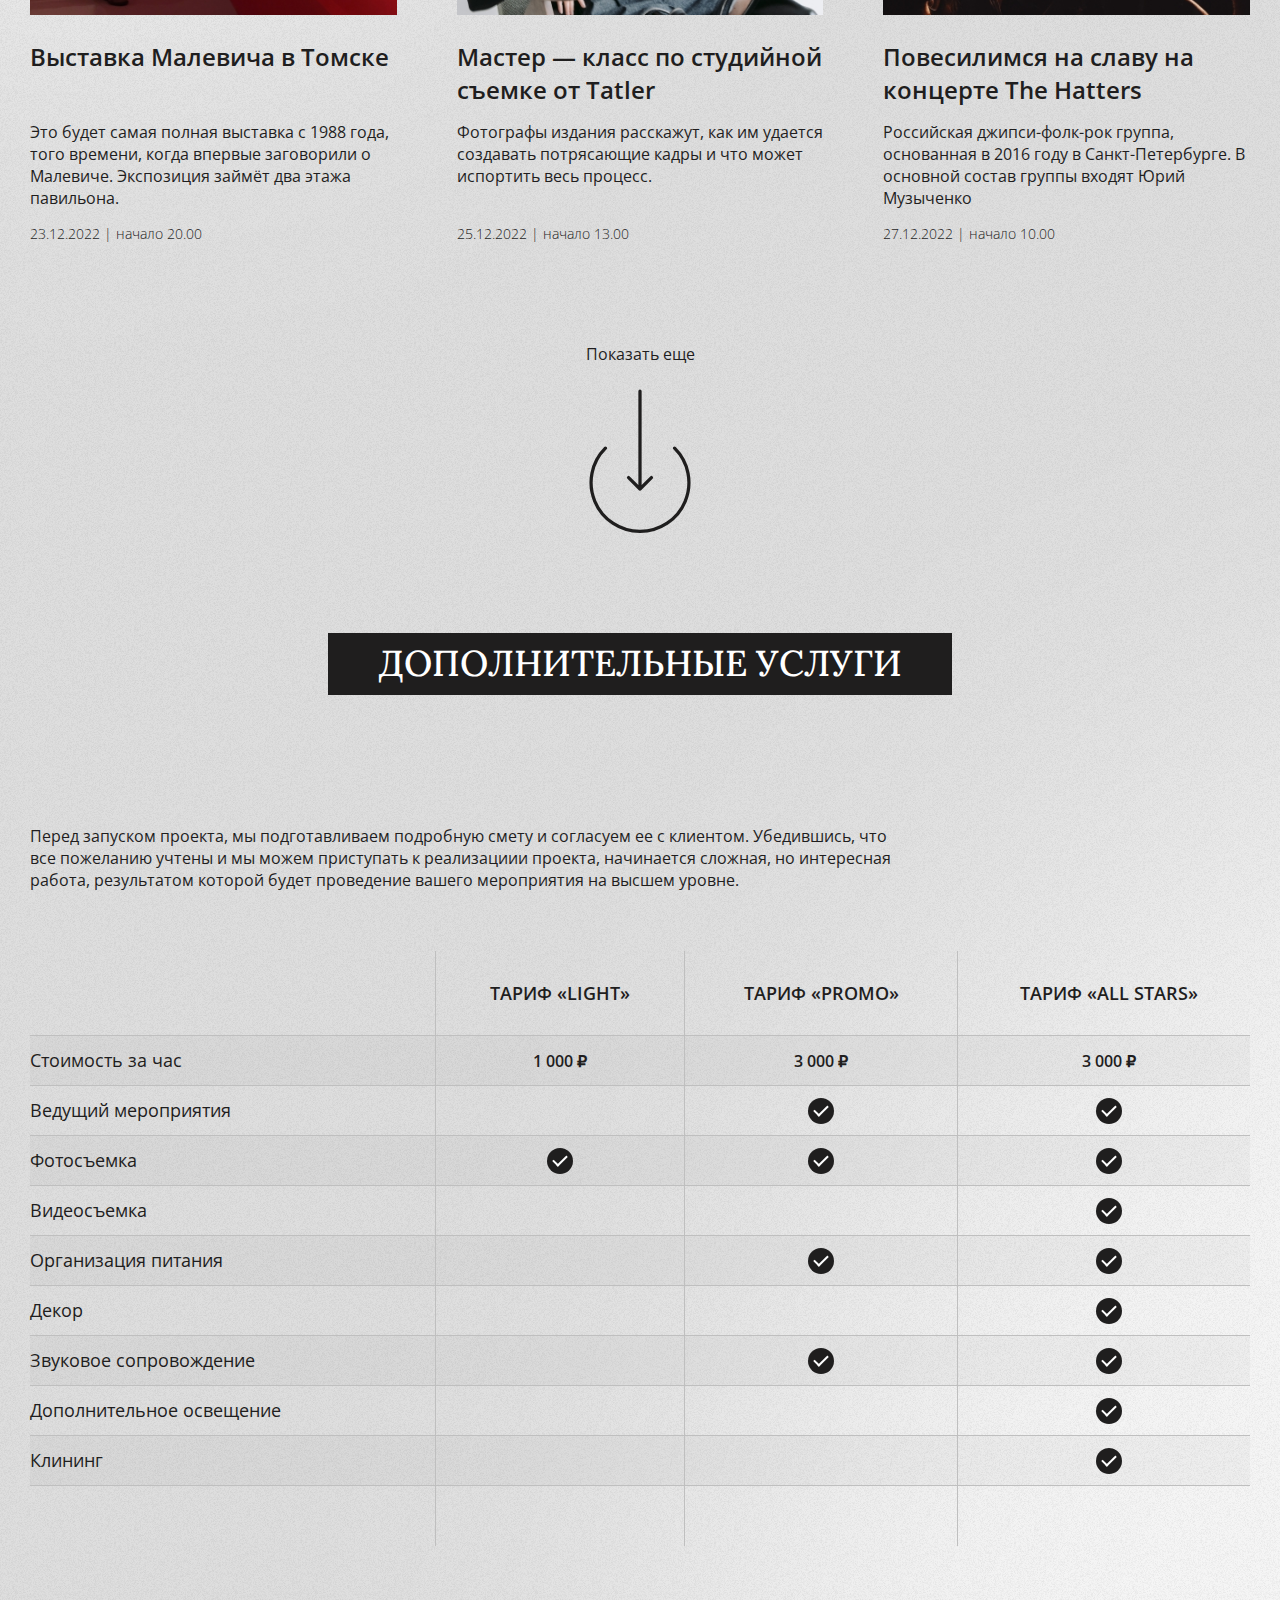
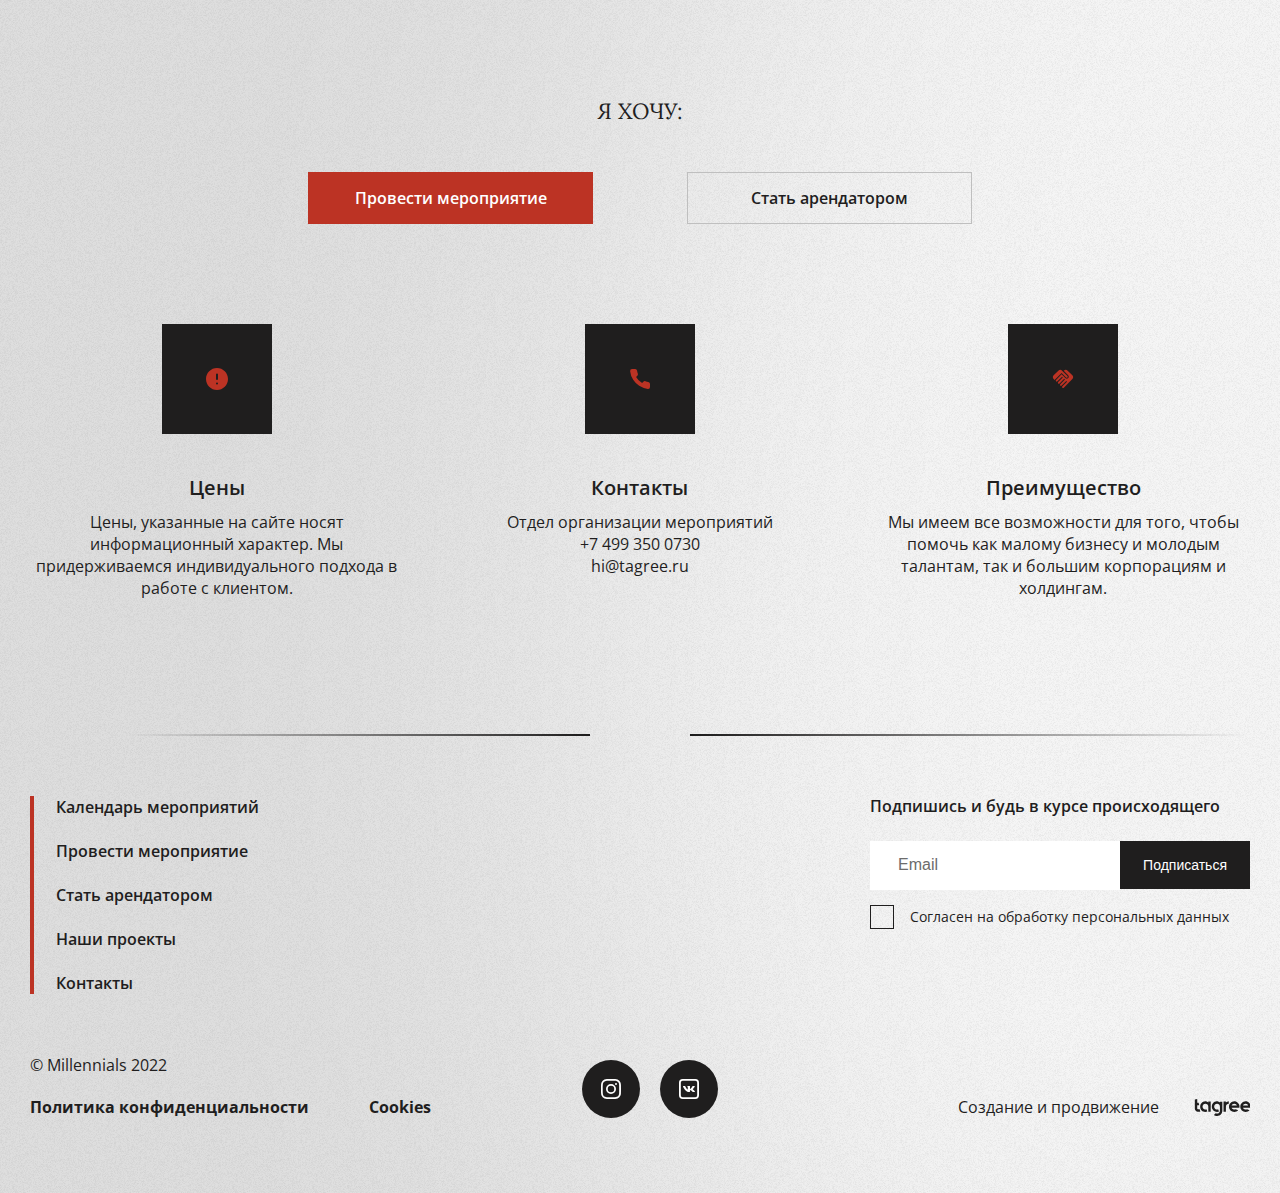
==== commit 8ca12380: "commit" ====
--- a/events.html
+++ b/events.html
@@ -3,7 +3,9 @@
 
 <head>
   <meta charset="UTF-8">
-  <title> Lenni Art</title>
+  <meta name="viewport" content="width=device-width,initial-scale=1,minimum-scale=1,maximum-scale=1,user-scaleble=no">
+
+  <title>Lenni Art</title>
   <link rel="stylesheet" href="styles/styles.css">
   <link rel="stylesheet" href="styles/styles.min.css">
   <link rel="preconnect" href="https://fonts.googleapis.com">
@@ -13,31 +15,57 @@
 
 <body class="body">
   <header class="page-header">
-    <div class="page-header_container">
-      <a href="idex.html" class="page-header__logo">
-        <svg class="page-header_logo-img" width="202" height="147">
+    <div class="page-header__container">
+      <a href="index.html" class="page-header__logo">
+        <svg class="page-header__logo-icon" width="202" height="147" viewBox="0 0 202 147">
           <use xlink:href="assets/icons/symbols.svg#logo"></use>
         </svg>
       </a>
       <nav class="page-header__nav">
         <a href="events.html" class="page-header__nav-link">Мероприятия</a>
-        <a href="#" class="page-header__nav-link">Блог</a>
-        <a href="#" class="page-header__nav-link">О нас</a>
-        <a href="#" class="page-header__nav-link">Контакты</a>
+        <a href="index.html#blog" class="page-header__nav-link">Блог</a>
+        <a href="index.html#about" class="page-header__nav-link">О нас</a>
+        <a href="index.html#contacts" class="page-header__nav-link">Контакты</a>
+
+        <div class="page-header__nav-user">
+          <a href="#" class="page-header__nav-user-link">
+            Александр С.
+          </a>
+
+          <a href="#" class="page-header__nav-logout">
+            <svg class="page-header__nav-logout-icon" width="24" height="24" viewBox="0 0 24 24" fill="none" xmlns="http://www.w3.org/2000/svg">
+              <use xlink:href="assets/icons/symbols.svg#door"></use>
+            </svg>
+          </a>
+        </div>
       </nav>
-      <a href="#" class="btn page-header__buttonuser">Войти</a>
+      <div class="page-header__right-block">
+        <a href="#" class="page-header__user-btn">
+          Войти
+          <svg class="page-header__user-icon" width="21" height="18" viewBox="0 0 21 18" fill="none" xmlns="http://www.w3.org/2000/svg">
+            <use xlink:href="assets/icons/symbols.svg#userCheck"></use>
+          </svg>
+        </a>
+        <button type="button" class="page-header__nav-toggle" id="js-navToggle"></button>
+      </div>
     </div>
   </header>
 
+
   <main class="main">
+    <div class="breadcrumbs">
+      <a href="index.html" class="breadcrumbs__link">Главная</a>
+      <a href="events.html" class="breadcrumbs__link">Мероприятия</a>
+      <a href="#" class="breadcrumbs__link">Вечер | The Best of Sade</a>
+    </div>
     <div class="events">
       <section class="listing events__listing">
-        <h2 class="listing__title section-title">Мероприятия</h2>
-
-        <div class="listing__events-list ">
+        <h2 class="events__title section-title">Мероприятия</h2>
+
+        <div class="listing__events-list">
           <!-- prettier-ignore -->
           <article class="event-card  listing__event-card">
-            <a href="#" class="event-card__link">
+            <a href="event.html" class="event-card__link">
               <picture class="event-card__picture">
                 <img src="assets/images/nirvana.jpg" alt="nirvana" class="event-card__img" />
               </picture>
@@ -47,7 +75,7 @@
             </a>
           </article>
           <article class="event-card  listing__event-card">
-            <a href="#" class="event-card__link">
+            <a href="event.html" class="event-card__link">
               <picture class="event-card__picture">
                 <img src="assets/images/stuff.jpg" alt="stuff" class="event-card__img" />
               </picture>
@@ -57,7 +85,7 @@
             </a>
           </article>
           <article class="event-card  listing__event-card">
-            <a href="#" class="event-card__link">
+            <a href="event.html" class="event-card__link">
               <picture class="event-card__picture">
                 <img src="assets/images/sade.jpg" alt="sade" class="event-card__img" />
               </picture>
@@ -67,7 +95,7 @@
             </a>
           </article>
           <article class="event-card  listing__event-card">
-            <a href="#" class="event-card__link">
+            <a href="event.html" class="event-card__link">
               <picture class="event-card__picture">
                 <img src="assets/images/malevich.jpg" alt="malevich" class="event-card__img" />
               </picture>
@@ -77,7 +105,7 @@
             </a>
           </article>
           <article class="event-card  listing__event-card">
-            <a href="#" class="event-card__link">
+            <a href="event.html" class="event-card__link">
               <picture class="event-card__picture">
                 <img src="assets/images/tatler.jpg" alt="tatler" class="event-card__img" />
               </picture>
@@ -87,7 +115,7 @@
             </a>
           </article>
           <article class="event-card  listing__event-card">
-            <a href="#" class="event-card__link">
+            <a href="event.html" class="event-card__link">
               <picture class="event-card__picture">
                 <img src="assets/images/hatters.jpg" alt="hatters" class="event-card__img" />
               </picture>
@@ -98,10 +126,250 @@
           </article>
         </div>
       </section>
+      <div class="events__drop-down">
+        <span>Показать еще</span>
+        <svg class="header__logo-img">
+          <use xlink:href="assets/icons/symbols.svg#showDown"></use>
+        </svg>
+      </div>
+      <section class="events__services">
+        <h2 class="section-title">Дополнительные услуги</h2>
+        <p class="events__services-description">
+          Перед запуском проекта, мы подготавливаем подробную смету и согласуем
+          ее с клиентом. Убедившись, что все пожеланию учтены и мы можем приступать
+          к реализациии проекта, начинается сложная, но интересная работа,
+          результатом которой будет проведение вашего мероприятия на высшем уровне.
+        </p>
+        <table class="events__tariffs-table  table">
+          <thead class="table__head">
+            <tr class="table__head-tr">
+              <th class="table__th"></th>
+              <th class="table__th">Тариф «Light»</th>
+              <th class="table__th">Тариф «Promo»</th>
+              <th class="table__th">Тариф «All stars»</th>
+            </tr>
+          </thead>
+          <tbody class="table__body">
+            <tr class="table__tr">
+              <th class="table__body-th">Стоимость за час</th>
+              <td class="table__td">1 000 ₽</td>
+              <td class="table__td">3 000 ₽</td>
+              <td class="table__td">3 000 ₽</td>
+            </tr>
+            <tr class="table__tr">
+              <th class="table__body-th">Ведущий мероприятия</th>
+              <td class="table__td"></td>
+              <td class="table__td">
+                <span class="table__ok"></span>
+              </td>
+              <td class="table__td">
+                <span class="table__ok"></span>
+              </td>
+            </tr>
+            <tr class="table__tr">
+              <th class="table__body-th">Фотосъемка</th>
+              <td class="table__td">
+                <span class="table__ok"></span>
+              </td>
+              <td class="table__td">
+                <span class="table__ok"></span>
+              </td>
+              <td class="table__td">
+                <span class="table__ok"></span>
+              </td>
+            </tr>
+            <tr class="table__tr">
+              <th class="table__body-th">Видеосъемка</th>
+              <td class="table__td"></td>
+              <td class="table__td"></td>
+              <td class="table__td">
+                <span class="table__ok"></span>
+              </td>
+            </tr>
+            <tr class="table__tr">
+              <th class="table__body-th">Организация питания</th>
+              <td class="table__td"></td>
+              <td class="table__td">
+                <span class="table__ok"></span>
+              </td>
+              <td class="table__td">
+                <span class="table__ok"></span>
+              </td>
+            </tr>
+            <tr class="table__tr">
+              <th class="table__body-th">Декор</th>
+              <td class="table__td"></td>
+              <td class="table__td"></td>
+              <td class="table__td">
+                <span class="table__ok"></span>
+              </td>
+            </tr>
+            <tr class="table__tr">
+              <th class="table__body-th">Звуковое сопровождение</th>
+              <td class="table__td"></td>
+              <td class="table__td">
+                <span class="table__ok"></span>
+              </td>
+              <td class="table__td">
+                <span class="table__ok"></span>
+              </td>
+            </tr>
+            <tr class="table__tr">
+              <th class="table__body-th">Дополнительное освещение</th>
+              <td class="table__td"></td>
+              <td class="table__td"></td>
+              <td class="table__td">
+                <span class="table__ok"></span>
+              </td>
+            </tr>
+
+            <tr class="table__tr">
+              <th class="table__body-th">Клининг</th>
+              <td class="table__td"></td>
+              <td class="table__td"></td>
+              <td class="table__td">
+                <span class="table__ok"></span>
+              </td>
+            </tr>
+          </tbody>
+
+          <tfoot class="table__footer">
+            <tr class="table__footer-tr">
+              <th class="table__footer-th"></th>
+              <th class="table__footer-th">Тариф «Light»</th>
+              <th class="table__footer-th">Тариф «Promo»</th>
+              <th class="table__footer-th">Тариф «All stars»</th>
+            </tr>
+          </tfoot>
+        </table>
+      </section>
     </div>
   </main>
-  <footer class="page-footer"></footer>
-
+  <section class="offers events__offers">
+    <p class="offers__title-secondary">я хочу:</p>
+    <div class="home__offers-actions">
+      <div class="btn offers__btn btn--red" id="js-eventOpenBtn">Провести мероприятие</div>
+      <div class="btn offers__btn btn--opacity">Стать арендатором</div>
+    </div>
+  </section>
+  <section class="event__system-descr system-descr">
+    <div class="system-descr__element">
+      <div class="contacts-item__img">
+        <svg class="contacts-item__icon" width="24" height="24">
+          <use xlink:href="assets/icons/symbols.svg#information"></use>
+        </svg>
+      </div>
+      <div class="system-descr__info">
+        <h4 class="system-descr__title">Цены</h4>
+        <p class="system-descr__description">Цены, указанные на сайте носят информационный характер.
+          Мы придерживаемся индивидуального подхода в работе с клиентом.</p>
+      </div>
+    </div>
+    <div class="system-descr__element">
+      <div class="contacts-item__img">
+        <svg class="contacts-item__icon" width="24" height="24">
+          <use xlink:href="assets/icons/symbols.svg#contact"></use>
+        </svg>
+      </div>
+      <div class="system-descr__info">
+        <h4 class="system-descr__title">Контакты</h4>
+        <div>
+          <p class="system-descr__description">Отдел организации мероприятий</p>
+          <p class="system-descr__description">+7 499 350 0730</p>
+          <p class="system-descr__description">hi@tagree.ru</p>
+        </div>
+      </div>
+    </div>
+    <div class="system-descr__element">
+      <div class="contacts-item__img">
+        <svg class="contacts-item__icon" width="24" height="24">
+          <use xlink:href="assets/icons/symbols.svg#handshake"></use>
+        </svg>
+      </div>
+      <div class="system-descr__info">
+        <h4 class="system-descr__title">Преимущество</h4>
+        <p class="system-descr__description">
+          Мы имеем все возможности для того, чтобы помочь как малому бизнесу
+          и молодым талантам, так и большим корпорациям и холдингам.
+        </p>
+      </div>
+    </div>
+  </section>
+  <footer class="page-footer">
+    <div class="page-footer__container">
+      <div class="page-footer__border"></div>
+      <div class="page-footer__wrapper">
+        <nav class="page-footer__nav">
+          <a class="page-footer__nav-link" href="events.html">Календарь мероприятий</a>
+          <a class="page-footer__nav-link" href="index.html">Провести мероприятие</a>
+          <a class="page-footer__nav-link" href="index.html">Стать арендатором</a>
+          <a class="page-footer__nav-link" href="index.html#about">Наши проекты</a>
+          <a class="page-footer__nav-link" href="index.html#contacts">Контакты</a>
+        </nav>
+        <form class="page-footer__form subscribe" action="https://jsonplaceholder.typicode.com/posts" method="post" id="js-subscribeForm">
+          <h4 class="subscribe__title">Подпишись и будь в курсе происходящего</h4>
+          <div class="subscribe__wrapper">
+            <div class="subscribe__input-block">
+              <input id="js-subscribeEmail" type="email" name="email" placeholder="Email" class="subscribe__input" required />
+            </div>
+            <button type="submit" class="subscribe__submit">Подписаться</button>
+          </div>
+          <label class="subscribe__check check">
+            <span class="check__label">
+              Согласен на обработку персональных данных
+            </span>
+            <input type="checkbox" class="check__input" name="agree" required />
+            <span class="check__mark"></span>
+          </label>
+        </form>
+      </div>
+
+      <div class="page-footer__contacts hidden1340more">
+        <svg class="link__icon" width="58" height="58">
+          <use xlink:href="assets/icons/symbols.svg#insta"></use>
+        </svg>
+        <svg class="link__icon" width="58" height="58">
+          <use xlink:href="assets/icons/symbols.svg#vk"></use>
+        </svg>
+      </div>
+
+      <div class="page-footer__about">
+        <div class="page-footer__pp page-footer__down-block">
+          <p class="page-footer__pp-copyright page-footer__text">© Millennials 2022</p>
+          <div class="page-footer__pp-actions">
+            <h4 class="page-footer__pp-actions_title page-footer__text">Политика конфиденциальности</h4>
+            <h4 class="page-footer__pp-actions_title page-footer__text">Cookies</h4>
+          </div>
+        </div>
+        <div class="page-footer__contacts page-footer__down-block hidden768">
+          <svg class="link__icon" width="58" height="58">
+            <use xlink:href="assets/icons/symbols.svg#insta"></use>
+          </svg>
+          <svg class="link__icon" width="58" height="58">
+            <use xlink:href="assets/icons/symbols.svg#vk"></use>
+          </svg>
+        </div>
+        <div class="page-footer__description page-footer__down-block">
+          <p class="page-footer__text">Создание и продвижение</p>
+          <svg class="link__icon" width="56" height="17">
+            <use xlink:href="assets/icons/symbols.svg#tagree"></use>
+          </svg>
+        </div>
+      </div>
+    </div>
+  </footer>
+
+  <script src="scripts/jquery-3.6.0.min.js"></script>
+
+  <script src="scripts/jquery.validate.min.js"></script>
+  <script src="scripts/jquery.validate-init.js"></script>
+
+  <script src="scripts/jquery.selectric.min.js"></script>
+  <script src="scripts/jquery.mask.min.js"></script>
+  <script src="scripts/datepicker.min.js"></script>
+
+  <script src="scripts/swiper.min.js"></script>
+  <script src="scripts/main.min.js"></script>
 </body>
 
 </html>--- a/styles/styles.min.css
+++ b/styles/styles.min.css
@@ -1 +1,2 @@
-@font-face{font-family:"mak";src:local("MAK-bold"),url(../assets/fonts/MAK-bold.woff) format("woff");font-weight:700;font-style:normal}@font-face{font-family:"mak";src:local("MAK-light"),url(../assets/fonts/MAK-light.woff) format("woff");font-weight:300;font-style:normal}body,html{width:100%;margin:0;padding:0}body{-webkit-box-sizing:border-box;box-sizing:border-box;display:-webkit-box;display:-ms-flexbox;display:flex;-webkit-box-orient:vertical;-webkit-box-direction:normal;-ms-flex-direction:column;flex-direction:column;min-height:100vh;background-color:#dedede;background-image:url(../assets/images/noise.png),url(../assets/images/bg.png);background-position:0 0,0 0;background-size:auto,100% auto;background-repeat:repeat,repeat-y;color:#1f1e1e;font-family:"Open Sans",sans-serif;font-size:16px;font-weight:400;font-style:normal;line-height:1.375;overflow-x:hidden;padding:147px 0 0}.main{-webkit-box-flex:1;-ms-flex:1 0 auto;flex:1 0 auto}.page-footer{-webkit-box-flex:0;-ms-flex:0 0 auto;flex:0 0 auto}.btn,a,button{color:#1f1e1e;outline:0}img{max-width:100%;height:auto;-o-object-fit:cover;object-fit:cover}.btn,button{cursor:pointer}button{-webkit-box-shadow:none;box-shadow:none;font-family:"Roboto",sans-serif}.btn{display:inline-block;-webkit-box-sizing:border-box;box-sizing:border-box;padding:15px 40px;border:1px solid #1f1e1e;background-color:transparent;font-weight:600;font-size:16px;line-height:20px;text-align:center;text-decoration:none;-webkit-transition:color .2s,background-color .2s,border-color .2s;transition:color .2s,background-color .2s,border-color .2s;overflow:hidden}.btn:active,.section-title{background-color:#1f1e1e;color:#fff}.section-title{-webkit-box-sizing:border-box;box-sizing:border-box;width:100%;max-width:624px;-webkit-box-pack:center;-ms-flex-pack:center;justify-content:center;-webkit-box-align:center;-ms-flex-align:center;align-items:center;min-height:62px;margin:0 auto 150px;padding:8px 45px;font-family:"Lora",serif;font-weight:500;font-size:36px;line-height:1.277;text-align:center;text-transform:uppercase}.event-card,.event-card__link,.section-title{display:-webkit-box;display:-ms-flexbox;display:flex}.event-card{width:405px;max-width:100%;min-width:280px;color:#1f1e1e}.event-card__link{-webkit-box-orient:vertical;-webkit-box-direction:normal;-ms-flex-direction:column;flex-direction:column;width:100%;text-decoration:none}.event-card__link:active .event-card__title{color:#bc3324;text-decoration-color:#bc3324}.event-card__picture{display:block;position:relative;width:100%;margin:0 0 25px;font-size:0;text-decoration:none;overflow:hidden}.event-card__picture::after{content:"";display:block;width:100%;padding-top:107.16%}.event-card__img{display:block;position:absolute;top:0;left:0;width:100%;height:100%;-o-object-fit:cover;object-fit:cover}.event-card__title{margin:0 0 15px;min-height:66px;color:#1f1e1e;font-weight:600;font-size:24px;line-height:33px;-webkit-text-decoration:underline transparent;text-decoration:underline transparent;-webkit-transition:color .2s,text-decoration-color .2s;transition:color .2s,text-decoration-color .2s}.event-card__description{margin:0 0 auto;font-size:16px;line-height:22px}.event-card__time{margin:15px 0 0;font-weight:300;font-size:14px;line-height:19px}.listing,.listing__events-list{display:-webkit-box;display:-ms-flexbox;display:flex}.listing{-webkit-box-sizing:border-box;box-sizing:border-box;width:100%;max-width:1414px;margin-left:auto;margin-right:auto;padding-left:40px;padding-right:40px;-webkit-box-orient:vertical;-webkit-box-direction:normal;-ms-flex-direction:column;flex-direction:column}.listing__events-list{-ms-flex-wrap:wrap;flex-wrap:wrap;margin:0 -30px -120px}.listing__event-card{width:calc(33.3333% - 60px);margin:0 30px 120px}.events{padding:140px 0 100px}.events__listing{margin-bottom:100px}.main-header{padding:100px 0}.main-header__text,.main-header__title{padding-left:40px;padding-right:40px;text-align:center;margin:70px 0;text-transform:uppercase;font-family:"Lora",serif;font-weight:400;font-size:45px;line-height:normal;color:#1f1e1e}.main-header__text{margin:0 auto;max-width:948px;width:100%}.main-header__picture{display:block;position:relative;width:100%;margin-bottom:70px}.main-header__picture::before{content:'';display:block;width:100%;padding-top:16.927%}.main-header__img,.page-header::before{position:absolute;top:0;left:0;width:100%;height:100%}.main-header__img{-o-object-fit:contain;object-fit:contain}.page-header{position:fixed;top:0;left:0;width:100%;height:147px;z-index:100}.page-header::before{content:'';background-color:rgba(222,222,222,.5)}@supports ((-webkit-backdrop-filter:blur(10px)) or (backdrop-filter:blur(10px))){.page-header::before{-webkit-backdrop-filter:blur(10px);backdrop-filter:blur(10px);background-color:rgba(222,222,222,.5)}}.page-header_container{-webkit-box-sizing:border-box;box-sizing:border-box;width:100%;max-width:1414px;margin-left:auto;margin-right:auto;padding-left:40px;padding-right:40px;position:relative;display:-webkit-box;display:-ms-flexbox;display:flex;-webkit-box-align:center;-ms-flex-align:center;align-items:center;-webkit-box-pack:justify;-ms-flex-pack:justify;justify-content:space-between}.page-header__logo{width:202px;height:147px;display:inline-block}.page-header__nav{display:inline-block;display:-webkit-box;display:-ms-flexbox;display:flex;-webkit-box-orient:horizontal;-webkit-box-direction:normal;-ms-flex-direction:row;flex-direction:row}.page-header__nav-link{color:#000;margin:0 25px;font-weight:600;font-size:18px;line-height:25px;text-decoration:none;text-wrap:nowrap}.page-header__buttonuser,.width_624{-webkit-box-sizing:border-box;box-sizing:border-box}.page-header__buttonuser{border:1px solid var(--1, #1f1e1e);color:#1f1e1e;background-color:transparent;text-decoration:none;font-weight:600;font-size:16px;line-height:normal;padding:15px 40px}.width_624{width:100%;max-width:624px}@media (hover:hover){.btn:hover{background-color:#1f1e1e;color:#fff}.event-card__link:hover .event-card__title{color:#bc3324;text-decoration-color:#bc3324}}+/*! normalize.css v8.0.1 | MIT License | github.com/necolas/normalize.css */
+@-webkit-keyframes swiper-preloader-spin{0%{-webkit-transform:rotate(0deg);transform:rotate(0deg)}to{-webkit-transform:rotate(360deg);transform:rotate(360deg)}}@keyframes swiper-preloader-spin{0%{-webkit-transform:rotate(0deg);transform:rotate(0deg)}to{-webkit-transform:rotate(360deg);transform:rotate(360deg)}}html{line-height:1.15;-webkit-text-size-adjust:100%}.offers p,.page-footer__about p,h4{margin:0}details,main{display:block}h1{font-size:2em;margin:.67em 0}hr{-webkit-box-sizing:content-box;box-sizing:content-box;height:0;overflow:visible}code,kbd,pre,samp{font-family:monospace,monospace;font-size:1em}a{background-color:transparent;color:#1f1e1e;outline:0}abbr[title]{border-bottom:none;-webkit-text-decoration:underline dotted;text-decoration:underline dotted}b,strong{font-weight:bolder}small{font-size:80%}sub,sup{font-size:75%;line-height:0;position:relative;vertical-align:baseline}sub{bottom:-.25em}sup{top:-.5em}img{border-style:none;max-width:100%;height:auto;-o-object-fit:cover;object-fit:cover}button,input,optgroup,select,textarea{font-size:100%;line-height:1.15;margin:0}optgroup{font-family:inherit}button,input{overflow:visible}button,select{text-transform:none}[type=button],[type=reset],[type=submit],button{-webkit-appearance:button}[type=button]::-moz-focus-inner,[type=reset]::-moz-focus-inner,[type=submit]::-moz-focus-inner,button::-moz-focus-inner{border-style:none;padding:0}[type=button]:-moz-focusring,[type=reset]:-moz-focusring,[type=submit]:-moz-focusring,button:-moz-focusring{outline:1px dotted ButtonText}fieldset{padding:.35em .75em .625em}legend{color:inherit;display:table;max-width:100%;white-space:normal}progress{vertical-align:baseline}textarea{overflow:auto}[type=checkbox],[type=radio],legend{-webkit-box-sizing:border-box;box-sizing:border-box;padding:0}[type=number]::-webkit-inner-spin-button,[type=number]::-webkit-outer-spin-button{height:auto}[type=search]{-webkit-appearance:textfield;outline-offset:-2px}[type=search]::-webkit-search-decoration{-webkit-appearance:none}::-webkit-file-upload-button{-webkit-appearance:button;font:inherit}summary{display:list-item}[hidden],template{display:none}@font-face{font-family:"mak";src:local("MAK-bold"),url(../assets/fonts/MAK-bold.woff) format("woff");font-weight:700;font-style:normal}@font-face{font-family:"mak";src:local("MAK-light"),url(../assets/fonts/MAK-light.woff) format("woff");font-weight:300;font-style:normal}body,html{width:100%;margin:0;padding:0}body{-webkit-box-sizing:border-box;box-sizing:border-box;display:-webkit-box;display:-ms-flexbox;display:flex;-webkit-box-orient:vertical;-webkit-box-direction:normal;-ms-flex-direction:column;flex-direction:column;min-height:100vh;background-color:#dedede;background-image:url(../assets/images/noise.png),url(../assets/images/bg.png);background-position:0 0,0 0;background-size:auto,100% auto;background-repeat:repeat,repeat-y;color:#1f1e1e;font-family:"Open Sans",sans-serif;font-size:16px;font-weight:400;font-style:normal;line-height:1.375;overflow-x:hidden;padding:147px 0 0}.main{-webkit-box-flex:1;-ms-flex:1 0 auto;flex:1 0 auto}.page-footer{-webkit-box-flex:0;-ms-flex:0 0 auto;flex:0 0 auto}button,input,select,textarea{-webkit-box-shadow:none;box-shadow:none;outline:0;color:#1f1e1e;font-family:"Roboto",sans-serif}button{cursor:pointer}input::-webkit-input-placeholder,textarea::-webkit-input-placeholder{color:#6c6c6c}input::-moz-placeholder,textarea::-moz-placeholder{color:#6c6c6c}input:-moz-placeholder,textarea:-moz-placeholder{color:#6c6c6c}input:-ms-input-placeholder,textarea:-ms-input-placeholder{color:#6c6c6c}input:focus::-webkit-input-placeholder,textarea:focus::-webkit-input-placeholder{color:transparent}input:focus::-moz-placeholder,textarea:focus::-moz-placeholder{color:transparent}input:focus:-moz-placeholder,textarea:focus:-moz-placeholder{color:transparent}input:focus:-ms-input-placeholder,textarea:focus:-ms-input-placeholder{color:transparent}textarea{resize:none}label.error,span.error{color:#bc3324;display:block;margin:5px 0 0}.-disabled-.-focus-.air-datepicker-cell.-day-.-other-month-,.-disabled-.-focus-.air-datepicker-cell.-year-.-other-decade-,.air-datepicker-cell.-day-.-other-month-,.air-datepicker-cell.-year-.-other-decade-{color:var(--adp-color-other-month)}.air-datepicker-cell.-day-.-other-month-:hover,.air-datepicker-cell.-year-.-other-decade-:hover{color:var(--adp-color-other-month-hover)}.-selected-.air-datepicker-cell.-day-.-other-month-,.-selected-.air-datepicker-cell.-year-.-other-decade-{color:#fff;background:var(--adp-background-color-selected-other-month)}.-selected-.-focus-.air-datepicker-cell.-day-.-other-month-,.-selected-.-focus-.air-datepicker-cell.-year-.-other-decade-{background:var(--adp-background-color-selected-other-month-focused)}.-in-range-.air-datepicker-cell.-day-.-other-month-,.-in-range-.air-datepicker-cell.-year-.-other-decade-{background-color:var(--adp-background-color-in-range);color:var(--adp-color)}.-in-range-.-focus-.air-datepicker-cell.-day-.-other-month-,.-in-range-.-focus-.air-datepicker-cell.-year-.-other-decade-{background-color:var(--adp-background-color-in-range-focused)}.air-datepicker-cell.-day-.-other-month-:empty,.air-datepicker-cell.-year-.-other-decade-:empty{background:0 0;border:0}.air-datepicker-cell{border-radius:var(--adp-cell-border-radius);-webkit-box-sizing:border-box;box-sizing:border-box;cursor:pointer;display:-webkit-box;display:-ms-flexbox;display:flex;position:relative;-webkit-box-align:center;-ms-flex-align:center;align-items:center;-webkit-box-pack:center;-ms-flex-pack:center;justify-content:center;z-index:1}.air-datepicker-cell.-focus-{background:var(--adp-cell-background-color-hover)}.air-datepicker-cell.-current-.-focus-{color:var(--adp-color)}.air-datepicker-cell.-current-,.air-datepicker-cell.-current-.-in-range-{color:var(--adp-color-current-date)}.air-datepicker-cell.-disabled-{cursor:default;color:var(--adp-color-disabled)}.air-datepicker-cell.-disabled-.-current-.-focus-,.air-datepicker-cell.-disabled-.-focus-{color:var(--adp-color-disabled)}.air-datepicker-cell.-disabled-.-in-range-{color:var(--adp-color-disabled-in-range)}.air-datepicker-cell.-in-range-{background:var(--adp-cell-background-color-in-range);border-radius:0}.air-datepicker-cell.-in-range-:hover{background:var(--adp-cell-background-color-in-range-hover)}.air-datepicker-cell.-range-from-,.air-datepicker-cell.-range-to-{border:1px solid var(--adp-cell-border-color-in-range);background-color:var(--adp-cell-background-color-in-range);border-radius:var(--adp-cell-border-radius) 0 0 var(--adp-cell-border-radius)}.air-datepicker-cell.-range-to-{border-radius:0 var(--adp-cell-border-radius) var(--adp-cell-border-radius) 0}.air-datepicker-cell.-range-to-.-range-from-{border-radius:var(--adp-cell-border-radius)}.air-datepicker-cell.-selected-{border:0}.air-datepicker-cell.-selected-,.air-datepicker-cell.-selected-.-current-{color:#fff;background:var(--adp-cell-background-color-selected)}.air-datepicker-cell.-selected-.-focus-{background:var(--adp-cell-background-color-selected-hover)}.air-datepicker-body{-webkit-transition:all var(--adp-transition-duration) var(--adp-transition-ease);transition:all var(--adp-transition-duration) var(--adp-transition-ease)}.air-datepicker-body.-hidden-{display:none}.air-datepicker-body--day-names{display:grid;grid-template-columns:repeat(7,var(--adp-day-cell-width));margin:8px 0 3px}.air-datepicker-body--day-name{color:var(--adp-day-name-color);display:-webkit-box;display:-ms-flexbox;display:flex;-webkit-box-align:center;-ms-flex-align:center;align-items:center;-webkit-box-pack:center;-ms-flex-pack:center;justify-content:center;-webkit-box-flex:1;-ms-flex:1;flex:1;text-align:center;text-transform:uppercase;font-size:.8em}.air-datepicker-body--day-name.-clickable-{cursor:pointer}.air-datepicker-body--day-name.-clickable-:hover{color:var(--adp-day-name-color-hover)}.air-datepicker-body--cells{display:grid}.air-datepicker-body--cells.-days-{grid-template-columns:repeat(7,var(--adp-day-cell-width));grid-auto-rows:var(--adp-day-cell-height)}.air-datepicker-body--cells.-months-{grid-template-columns:repeat(3,1fr);grid-auto-rows:var(--adp-month-cell-height)}.air-datepicker-body--cells.-years-{grid-template-columns:repeat(4,1fr);grid-auto-rows:var(--adp-year-cell-height)}.air-datepicker-nav{display:-webkit-box;display:-ms-flexbox;display:flex;-webkit-box-pack:justify;-ms-flex-pack:justify;justify-content:space-between;border-bottom:1px solid var(--adp-border-color-inner);min-height:var(--adp-nav-height);padding:var(--adp-padding);-webkit-box-sizing:content-box;box-sizing:content-box}.-only-timepicker- .air-datepicker-nav{display:none}.air-datepicker-nav--action,.air-datepicker-nav--title{display:-webkit-box;display:-ms-flexbox;display:flex;cursor:pointer;-webkit-box-align:center;-ms-flex-align:center;align-items:center;-webkit-box-pack:center;-ms-flex-pack:center;justify-content:center}.air-datepicker-nav--action{width:var(--adp-nav-action-size);border-radius:var(--adp-border-radius);-webkit-user-select:none;-moz-user-select:none;-ms-user-select:none;user-select:none}.air-datepicker-nav--action:hover{background:var(--adp-background-color-hover)}.air-datepicker-nav--action:active{background:var(--adp-background-color-active)}.air-datepicker-nav--action.-disabled-{visibility:hidden}.air-datepicker-nav--action svg{width:32px;height:32px}.air-datepicker-nav--action path{fill:none;stroke:var(--adp-nav-arrow-color);stroke-width:2px}.air-datepicker-nav--title{border-radius:var(--adp-border-radius);padding:0 8px}.air-datepicker-nav--title i{font-style:normal;color:var(--adp-nav-color-secondary);margin-left:.3em;color:inherit}.air-datepicker-nav--title:hover{background:var(--adp-background-color-hover)}.air-datepicker-nav--title:active{background:var(--adp-background-color-active)}.air-datepicker-nav--title.-disabled-{cursor:default;background:0 0}.air-datepicker-buttons{display:grid;grid-auto-columns:1fr;grid-auto-flow:column}.air-datepicker-button{display:-webkit-inline-box;display:-ms-inline-flexbox;display:inline-flex;color:var(--adp-btn-color);border-radius:var(--adp-btn-border-radius);cursor:pointer;height:var(--adp-btn-height);border:0;background:0 0}.air-datepicker-button:hover{color:var(--adp-btn-color-hover);background:var(--adp-btn-background-color-hover)}.air-datepicker-button:focus{color:var(--adp-btn-color-hover);background:var(--adp-btn-background-color-hover);outline:0}.air-datepicker-button:active{background:var(--adp-btn-background-color-active)}.air-datepicker-button span{outline:0;display:-webkit-box;display:-ms-flexbox;display:flex;-webkit-box-pack:center;-ms-flex-pack:center;justify-content:center;width:100%;height:100%}.air-datepicker-button span,.air-datepicker-time,.air-datepicker-time--current{-webkit-box-align:center;-ms-flex-align:center;align-items:center}.air-datepicker-time{display:grid;grid-template-columns:-webkit-max-content 1fr;grid-template-columns:max-content 1fr;grid-column-gap:12px;position:relative;padding:0 var(--adp-time-padding-inner)}.-only-timepicker- .air-datepicker-time{border-top:none}.air-datepicker-time--current{display:-webkit-box;display:-ms-flexbox;display:flex;-webkit-box-flex:1;-ms-flex:1;flex:1;font-size:14px;text-align:center}.air-datepicker-time--current-colon{margin:0 2px 3px;line-height:1}.air-datepicker-time--current-hours,.air-datepicker-time--current-minutes{line-height:1;font-size:19px;font-family:"Century Gothic",CenturyGothic,AppleGothic,sans-serif;position:relative;z-index:1}.air-datepicker-time--current-hours:after,.air-datepicker-time--current-minutes:after{content:"";background:var(--adp-background-color-hover);border-radius:var(--adp-border-radius);position:absolute;left:-2px;top:-3px;right:-2px;bottom:-2px;z-index:-1;opacity:0}.air-datepicker-time--current-hours.-focus-:after,.air-datepicker-time--current-minutes.-focus-:after{opacity:1}.air-datepicker-time--current-ampm{text-transform:uppercase;-ms-flex-item-align:end;align-self:flex-end;color:var(--adp-time-day-period-color);margin-left:6px;font-size:11px;margin-bottom:1px}.air-datepicker-time--row{display:-webkit-box;display:-ms-flexbox;display:flex;-webkit-box-align:center;-ms-flex-align:center;align-items:center;font-size:11px;height:17px;background:-webkit-gradient(linear,left top,right top,from(var(--adp-time-track-color)),to(var(--adp-time-track-color))) left 50%/100% var(--adp-time-track-height) no-repeat;background:linear-gradient(to right,var(--adp-time-track-color),var(--adp-time-track-color)) left 50%/100% var(--adp-time-track-height) no-repeat}.air-datepicker-time--row:first-child{margin-bottom:4px}.air-datepicker-time--row input[type=range]{background:0 0;cursor:pointer;-webkit-box-flex:1;-ms-flex:1;flex:1;height:100%;width:100%;padding:0;margin:0;-webkit-appearance:none}.air-datepicker-time--row input[type=range]::-webkit-slider-thumb{-webkit-appearance:none}.air-datepicker-time--row input[type=range]::-ms-tooltip{display:none}.air-datepicker-time--row input[type=range]:hover::-webkit-slider-thumb{border-color:var(--adp-time-track-color-hover)}.air-datepicker-time--row input[type=range]:hover::-moz-range-thumb{border-color:var(--adp-time-track-color-hover)}.air-datepicker-time--row input[type=range]:hover::-ms-thumb{border-color:var(--adp-time-track-color-hover)}.air-datepicker-time--row input[type=range]:focus{outline:0}.air-datepicker-time--row input[type=range]:focus::-webkit-slider-thumb{background:var(--adp-cell-background-color-selected);border-color:var(--adp-cell-background-color-selected)}.air-datepicker-time--row input[type=range]:focus::-moz-range-thumb{background:var(--adp-cell-background-color-selected);border-color:var(--adp-cell-background-color-selected)}.air-datepicker-time--row input[type=range]:focus::-ms-thumb{background:var(--adp-cell-background-color-selected);border-color:var(--adp-cell-background-color-selected)}.air-datepicker-time--row input[type=range]::-webkit-slider-thumb{-webkit-box-sizing:border-box;box-sizing:border-box;height:12px;width:12px;border-radius:3px;border:1px solid var(--adp-time-track-color);background:#fff;cursor:pointer;-webkit-transition:background var(--adp-transition-duration);transition:background var(--adp-transition-duration)}.air-datepicker-time--row input[type=range]::-moz-range-thumb{box-sizing:border-box;height:12px;width:12px;border-radius:3px;border:1px solid var(--adp-time-track-color);background:#fff;cursor:pointer;-moz-transition:background var(--adp-transition-duration);transition:background var(--adp-transition-duration)}.air-datepicker-time--row input[type=range]::-ms-thumb{box-sizing:border-box;height:12px;width:12px;border-radius:3px;border:1px solid var(--adp-time-track-color);background:#fff;cursor:pointer;-ms-transition:background var(--adp-transition-duration);transition:background var(--adp-transition-duration)}.air-datepicker-time--row input[type=range]::-webkit-slider-thumb{margin-top:calc(var(--adp-time-thumb-size)/2*-1)}.air-datepicker-time--row input[type=range]::-webkit-slider-runnable-track{border:0;height:var(--adp-time-track-height);cursor:pointer;color:transparent;background:0 0}.air-datepicker-time--row input[type=range]::-moz-range-track{border:0;height:var(--adp-time-track-height);cursor:pointer;color:transparent;background:0 0}.air-datepicker-time--row input[type=range]::-ms-track{border:0;height:var(--adp-time-track-height);cursor:pointer;color:transparent;background:0 0}.air-datepicker-time--row input[type=range]::-ms-fill-lower{background:0 0}.air-datepicker-time--row input[type=range]::-ms-fill-upper{background:0 0}.air-datepicker{--adp-font-family:-apple-system, BlinkMacSystemFont, "Segoe UI", Roboto, Helvetica, Arial, sans-serif, "Apple Color Emoji", "Segoe UI Emoji", "Segoe UI Symbol";--adp-font-size:14px;--adp-width:246px;--adp-z-index:100;--adp-padding:4px;--adp-grid-areas:"nav" "body" "timepicker" "buttons";--adp-transition-duration:0.3s;--adp-transition-ease:ease-out;--adp-transition-offset:8px;--adp-background-color:#fff;--adp-background-color-hover:#f0f0f0;--adp-background-color-active:#eaeaea;--adp-background-color-in-range:rgba(92, 196, 239, 0.1);--adp-background-color-in-range-focused:rgba(92, 196, 239, 0.2);--adp-background-color-selected-other-month-focused:#8ad5f4;--adp-background-color-selected-other-month:#a2ddf6;--adp-color:#4a4a4a;--adp-color-secondary:#9c9c9c;--adp-accent-color:#4eb5e6;--adp-color-current-date:var(--adp-accent-color);--adp-color-other-month:#dedede;--adp-color-disabled:#aeaeae;--adp-color-disabled-in-range:#939393;--adp-color-other-month-hover:#c5c5c5;--adp-border-color:#dbdbdb;--adp-border-color-inner:#efefef;--adp-border-radius:4px;--adp-border-color-inline:#d7d7d7;--adp-nav-height:32px;--adp-nav-arrow-color:var(--adp-color-secondary);--adp-nav-action-size:32px;--adp-nav-color-secondary:var(--adp-color-secondary);--adp-day-name-color:#ff9a19;--adp-day-name-color-hover:#8ad5f4;--adp-day-cell-width:1fr;--adp-day-cell-height:32px;--adp-month-cell-height:42px;--adp-year-cell-height:56px;--adp-pointer-size:10px;--adp-poiner-border-radius:2px;--adp-pointer-offset:14px;--adp-cell-border-radius:4px;--adp-cell-background-color-hover:var(--adp-background-color-hover);--adp-cell-background-color-selected:#5cc4ef;--adp-cell-background-color-selected-hover:#45bced;--adp-cell-background-color-in-range:rgba(92, 196, 239, 0.1);--adp-cell-background-color-in-range-hover:rgba(92, 196, 239, 0.2);--adp-cell-border-color-in-range:var(--adp-cell-background-color-selected);--adp-btn-height:32px;--adp-btn-color:var(--adp-accent-color);--adp-btn-color-hover:var(--adp-color);--adp-btn-border-radius:var(--adp-border-radius);--adp-btn-background-color-hover:var(--adp-background-color-hover);--adp-btn-background-color-active:var(--adp-background-color-active);--adp-time-track-height:1px;--adp-time-track-color:#dedede;--adp-time-track-color-hover:#b1b1b1;--adp-time-thumb-size:12px;--adp-time-padding-inner:10px;--adp-time-day-period-color:var(--adp-color-secondary);--adp-mobile-font-size:16px;--adp-mobile-nav-height:40px;--adp-mobile-width:320px;--adp-mobile-day-cell-height:38px;--adp-mobile-month-cell-height:48px;--adp-mobile-year-cell-height:64px}.air-datepicker-overlay{--adp-overlay-background-color:rgba(0, 0, 0, 0.3);--adp-overlay-transition-duration:0.3s;--adp-overlay-transition-ease:ease-out;--adp-overlay-z-index:99}.air-datepicker{background:var(--adp-background-color);border:1px solid var(--adp-border-color);-webkit-box-shadow:0 4px 12px rgba(0,0,0,.15);box-shadow:0 4px 12px rgba(0,0,0,.15);border-radius:var(--adp-border-radius);-webkit-box-sizing:content-box;box-sizing:content-box;display:grid;grid-template-columns:1fr;grid-template-rows:repeat(4,-webkit-max-content);grid-template-rows:repeat(4,max-content);grid-template-areas:var(--adp-grid-areas);font-family:var(--adp-font-family),sans-serif;font-size:var(--adp-font-size);color:var(--adp-color);width:var(--adp-width);position:absolute;-webkit-transition:opacity var(--adp-transition-duration) var(--adp-transition-ease),-webkit-transform var(--adp-transition-duration) var(--adp-transition-ease);transition:opacity var(--adp-transition-duration) var(--adp-transition-ease),transform var(--adp-transition-duration) var(--adp-transition-ease);transition:opacity var(--adp-transition-duration) var(--adp-transition-ease),transform var(--adp-transition-duration) var(--adp-transition-ease),-webkit-transform var(--adp-transition-duration) var(--adp-transition-ease);z-index:var(--adp-z-index)}.air-datepicker:not(.-custom-position-){opacity:0}.air-datepicker.-from-top-{-webkit-transform:translateY(calc(var(--adp-transition-offset)*-1));-ms-transform:translateY(calc(var(--adp-transition-offset)*-1));transform:translateY(calc(var(--adp-transition-offset)*-1))}.air-datepicker.-from-right-{-webkit-transform:translateX(var(--adp-transition-offset));-ms-transform:translateX(var(--adp-transition-offset));transform:translateX(var(--adp-transition-offset))}.air-datepicker.-from-bottom-{-webkit-transform:translateY(var(--adp-transition-offset));-ms-transform:translateY(var(--adp-transition-offset));transform:translateY(var(--adp-transition-offset))}.air-datepicker.-from-left-{-webkit-transform:translateX(calc(var(--adp-transition-offset)*-1));-ms-transform:translateX(calc(var(--adp-transition-offset)*-1));transform:translateX(calc(var(--adp-transition-offset)*-1))}.air-datepicker.-active-:not(.-custom-position-){-webkit-transform:translate(0,0);-ms-transform:translate(0,0);transform:translate(0,0);opacity:1}.air-datepicker.-active-.-custom-position-{-webkit-transition:none;transition:none}.air-datepicker.-inline-{border-color:var(--adp-border-color-inline);-webkit-box-shadow:none;box-shadow:none;position:static;left:auto;right:auto;opacity:1;-webkit-transform:none;-ms-transform:none;transform:none}.air-datepicker.-inline- .air-datepicker--pointer,.air-datepicker.-is-mobile- .air-datepicker--pointer{display:none}.air-datepicker.-is-mobile-{--adp-font-size:var(--adp-mobile-font-size);--adp-day-cell-height:var(--adp-mobile-day-cell-height);--adp-month-cell-height:var(--adp-mobile-month-cell-height);--adp-year-cell-height:var(--adp-mobile-year-cell-height);--adp-nav-height:var(--adp-mobile-nav-height);--adp-nav-action-size:var(--adp-mobile-nav-height);position:fixed;width:var(--adp-mobile-width);border:0}.air-datepicker.-is-mobile- *{-webkit-tap-highlight-color:transparent}.air-datepicker.-is-mobile-:not(.-custom-position-){-webkit-transform:translate(-50%,calc(-50% + var(--adp-transition-offset)));-ms-transform:translate(-50%,calc(-50% + var(--adp-transition-offset)));transform:translate(-50%,calc(-50% + var(--adp-transition-offset)))}.air-datepicker.-is-mobile-.-active-:not(.-custom-position-){-webkit-transform:translate(-50%,-50%);-ms-transform:translate(-50%,-50%);transform:translate(-50%,-50%)}.air-datepicker.-custom-position-{-webkit-transition:none;transition:none}.air-datepicker-global-container{position:absolute;left:0;top:0}.air-datepicker--pointer,.air-datepicker--pointer:after{position:absolute;width:var(--adp-pointer-size);height:var(--adp-pointer-size)}.air-datepicker--pointer{--pointer-half-size:calc(var(--adp-pointer-size) / 2);z-index:-1}.air-datepicker--pointer:after{content:"";background:#fff;border-top:1px solid var(--adp-border-color-inline);border-right:1px solid var(--adp-border-color-inline);border-top-right-radius:var(--adp-poiner-border-radius);-webkit-box-sizing:border-box;box-sizing:border-box}.-top-center- .air-datepicker--pointer,.-top-left- .air-datepicker--pointer,.-top-right- .air-datepicker--pointer,[data-popper-placement^=top] .air-datepicker--pointer{top:calc(100% - var(--pointer-half-size) + 1px)}.-top-center- .air-datepicker--pointer:after,.-top-left- .air-datepicker--pointer:after,.-top-right- .air-datepicker--pointer:after,[data-popper-placement^=top] .air-datepicker--pointer:after{-webkit-transform:rotate(135deg);-ms-transform:rotate(135deg);transform:rotate(135deg)}.-right-bottom- .air-datepicker--pointer,.-right-center- .air-datepicker--pointer,.-right-top- .air-datepicker--pointer,[data-popper-placement^=right] .air-datepicker--pointer{right:calc(100% - var(--pointer-half-size) + 1px)}.-right-bottom- .air-datepicker--pointer:after,.-right-center- .air-datepicker--pointer:after,.-right-top- .air-datepicker--pointer:after,[data-popper-placement^=right] .air-datepicker--pointer:after{-webkit-transform:rotate(225deg);-ms-transform:rotate(225deg);transform:rotate(225deg)}.-bottom-center- .air-datepicker--pointer,.-bottom-left- .air-datepicker--pointer,.-bottom-right- .air-datepicker--pointer,[data-popper-placement^=bottom] .air-datepicker--pointer{bottom:calc(100% - var(--pointer-half-size) + 1px)}.-bottom-center- .air-datepicker--pointer:after,.-bottom-left- .air-datepicker--pointer:after,.-bottom-right- .air-datepicker--pointer:after,[data-popper-placement^=bottom] .air-datepicker--pointer:after{-webkit-transform:rotate(315deg);-ms-transform:rotate(315deg);transform:rotate(315deg)}.-left-bottom- .air-datepicker--pointer,.-left-center- .air-datepicker--pointer,.-left-top- .air-datepicker--pointer,[data-popper-placement^=left] .air-datepicker--pointer{left:calc(100% - var(--pointer-half-size) + 1px)}.-left-bottom- .air-datepicker--pointer:after,.-left-center- .air-datepicker--pointer:after,.-left-top- .air-datepicker--pointer:after,[data-popper-placement^=left] .air-datepicker--pointer:after{-webkit-transform:rotate(45deg);-ms-transform:rotate(45deg);transform:rotate(45deg)}.-bottom-left- .air-datepicker--pointer,.-top-left- .air-datepicker--pointer{left:var(--adp-pointer-offset)}.-bottom-right- .air-datepicker--pointer,.-top-right- .air-datepicker--pointer{right:var(--adp-pointer-offset)}.-bottom-center- .air-datepicker--pointer,.-top-center- .air-datepicker--pointer{left:calc(50% - var(--adp-pointer-size)/2)}.-left-top- .air-datepicker--pointer,.-right-top- .air-datepicker--pointer{top:var(--adp-pointer-offset)}.-left-bottom- .air-datepicker--pointer,.-right-bottom- .air-datepicker--pointer{bottom:var(--adp-pointer-offset)}.-left-center- .air-datepicker--pointer,.-right-center- .air-datepicker--pointer{top:calc(50% - var(--adp-pointer-size)/2)}.air-datepicker--navigation{grid-area:nav}.air-datepicker--content{-webkit-box-sizing:content-box;box-sizing:content-box;padding:var(--adp-padding);grid-area:body}.-only-timepicker- .air-datepicker--content{display:none}.air-datepicker--time{grid-area:timepicker}.air-datepicker--buttons{grid-area:buttons}.air-datepicker--buttons,.air-datepicker--time{padding:var(--adp-padding);border-top:1px solid var(--adp-border-color-inner)}.air-datepicker-overlay{position:fixed;background:var(--adp-overlay-background-color);left:0;top:0;width:0;height:0;opacity:0;-webkit-transition:opacity var(--adp-overlay-transition-duration) var(--adp-overlay-transition-ease),left 0s,height 0s,width 0s;transition:opacity var(--adp-overlay-transition-duration) var(--adp-overlay-transition-ease),left 0s,height 0s,width 0s;-webkit-transition-delay:0s,var(--adp-overlay-transition-duration),var(--adp-overlay-transition-duration),var(--adp-overlay-transition-duration);transition-delay:0s,var(--adp-overlay-transition-duration),var(--adp-overlay-transition-duration),var(--adp-overlay-transition-duration);z-index:var(--adp-overlay-z-index);--adp-overlay-z-index:119}.air-datepicker-overlay.-active-{opacity:1;width:100%;height:100%;-webkit-transition:opacity var(--adp-overlay-transition-duration) var(--adp-overlay-transition-ease),height 0s,width 0s;transition:opacity var(--adp-overlay-transition-duration) var(--adp-overlay-transition-ease),height 0s,width 0s}.air-datepicker{--adp-z-index:120;--adp-width:250px;--adp-border-radius:5px;--adp-border-color-inner:#dedede;--adp-font-family:"Roboto", sans-serif;--adp-day-name-color:#1f1e1e;--adp-day-name-color-hover:#bc3324;--adp-accent-color:#a51505;--adp-color-secondary:#bc3324;--adp-cell-background-color-selected:#a51505;--adp-cell-background-color-selected-hover:#bc3324;--adp-background-color-hover:#dedede;--adp-background-color-active:#bfbfbf}.air-datepicker-nav--title{color:#1f1e1e}.air-datepicker-body--day-name,.air-datepicker-cell{font-weight:700}.air-datepicker-cell.-disabled-{pointer-events:none}.selectric-wrapper{cursor:pointer}.selectric-responsive{width:100%}.selectric{background:#f8f8f8;position:relative}.selectric .label{display:block;white-space:nowrap;overflow:hidden;text-overflow:ellipsis;color:#444;-webkit-user-select:none;-moz-user-select:none;-ms-user-select:none;user-select:none}.selectric .button{position:absolute;right:0;top:0;width:38px;height:38px;color:#bbb;text-align:center;font:0/0 a;*font:20px/38px Lucida Sans Unicode,Arial Unicode MS,Arial}.selectric .button:after{content:" ";position:absolute;top:0;right:0;bottom:0;left:0;margin:auto;width:0;height:0;border:4px solid transparent;border-top-color:#bbb;border-bottom:none}.selectric-focus .selectric{border-color:#aaa}.selectric-hover .selectric,.selectric-open .selectric{border-color:#c4c4c4}.selectric-hover .selectric .button{color:#a2a2a2}.selectric-hover .selectric .button:after{border-top-color:#a2a2a2}.selectric-disabled,.selectric-items .selectric-group .selectric-group-label{cursor:default;-webkit-user-select:none;-moz-user-select:none;-ms-user-select:none;user-select:none}.selectric-disabled{filter:alpha(opacity=50);opacity:.5}.selectric-hide-select{position:relative;overflow:hidden;width:0;height:0}.selectric-hide-select select{position:absolute;left:-100%}.selectric-hide-select.selectric-is-native{position:absolute;width:100%;height:100%;z-index:10}.selectric-hide-select.selectric-is-native select{position:absolute;top:0;left:0;right:0;height:100%;width:100%;border:0;z-index:1;-webkit-box-sizing:border-box;box-sizing:border-box;opacity:0}.selectric-input{position:absolute!important;top:0!important;left:0!important;overflow:hidden!important;clip:rect(0,0,0,0)!important;margin:0!important;padding:0!important;width:1px!important;height:1px!important;outline:0!important;border:0!important;*font:0/0 a!important;background:0 0!important}.selectric-temp-show{position:absolute!important;visibility:hidden!important;display:block!important}.selectric-items{display:none;position:absolute;top:100%;left:0;background:#f8f8f8;z-index:-1;-webkit-box-shadow:0 0 10px -6px;box-shadow:0 0 10px -6px}.selectric-items .selectric-scroll{height:100%;overflow:auto}.selectric-above .selectric-items{top:auto;bottom:100%}.selectric-items li,.selectric-items ul{list-style:none;padding:0;margin:0;font-size:12px;line-height:20px;min-height:20px}.selectric-items li{display:block;color:#666;cursor:pointer;padding:10px 23px;font-size:16px}.selectric-items li.selected{background:#e0e0e0;color:#444}.selectric-items li.highlighted{background:#d0d0d0;color:#444}.selectric-items li:hover{background:#d5d5d5;color:#444}.selectric-items .disabled{filter:alpha(opacity=50);opacity:.5;cursor:default!important;background:0 0!important;color:#666!important;-webkit-user-select:none;-moz-user-select:none;-ms-user-select:none;user-select:none}.selectric-items .selectric-group .selectric-group-label{font-weight:700;padding-left:10px;background:0 0;color:#444}.selectric-items .selectric-group.disabled li{filter:alpha(opacity=100);opacity:1}.selectric-items .selectric-group li{padding-left:25px}.selectric-wrapper{position:relative}.selectric-wrapper::after,.selectric-wrapper::before{content:"";position:absolute;top:27px;width:8px;height:2px;background-color:#1f1e1e;-webkit-transition:-webkit-transform .2s;transition:transform .2s;transition:transform .2s,-webkit-transform .2s;z-index:10}.selectric-wrapper::after{right:22px;-webkit-transform:rotate(-45deg);-ms-transform:rotate(-45deg);transform:rotate(-45deg)}.selectric-wrapper::before{right:27px}.selectric-open{z-index:10}.selectric-open.selectric-wrapper:after,.selectric-wrapper::before{-webkit-transform:rotate(45deg);-ms-transform:rotate(45deg);transform:rotate(45deg)}.selectric-open.selectric-wrapper:before{-webkit-transform:rotate(-45deg);-ms-transform:rotate(-45deg);transform:rotate(-45deg)}.selectric-open .selectric-items{display:block;margin-top:5px;width:100%!important}.selectric,.selectric-items{border-radius:5px;border:0;background-color:#fff}.selectric{height:55px}.selectric .button{display:none}.selectric .label{display:-webkit-box;display:-ms-flexbox;display:flex;-webkit-box-align:center;-ms-flex-align:center;align-items:center;-webkit-box-sizing:border-box;box-sizing:border-box;padding:17px 0 16px;margin:0 23px;height:100%;font-size:16px;line-height:1}.selectric-items{-webkit-box-shadow:0 0 20px rgba(0,0,0,.2);box-shadow:0 0 20px rgba(0,0,0,.2);overflow:hidden}.selectric-items .selectric-scroll{overflow-x:hidden;overflow-y:auto}@font-face{font-family:swiper-icons;src:url("data:application/font-woff;charset=utf-8;base64, [base64]//wADZ2x5ZgAAAywAAADMAAAD2MHtryVoZWFkAAABbAAAADAAAAA2E2+eoWhoZWEAAAGcAAAAHwAAACQC9gDzaG10eAAAAigAAAAZAAAArgJkABFsb2NhAAAC0AAAAFoAAABaFQAUGG1heHAAAAG8AAAAHwAAACAAcABAbmFtZQAAA/gAAAE5AAACXvFdBwlwb3N0AAAFNAAAAGIAAACE5s74hXjaY2BkYGAAYpf5Hu/j+W2+MnAzMYDAzaX6QjD6/4//Bxj5GA8AuRwMYGkAPywL13jaY2BkYGA88P8Agx4j+/8fQDYfA1AEBWgDAIB2BOoAeNpjYGRgYNBh4GdgYgABEMnIABJzYNADCQAACWgAsQB42mNgYfzCOIGBlYGB0YcxjYGBwR1Kf2WQZGhhYGBiYGVmgAFGBiQQkOaawtDAoMBQxXjg/wEGPcYDDA4wNUA2CCgwsAAAO4EL6gAAeNpj2M0gyAACqxgGNWBkZ2D4/wMA+xkDdgAAAHjaY2BgYGaAYBkGRgYQiAHyGMF8FgYHIM3DwMHABGQrMOgyWDLEM1T9/w8UBfEMgLzE////P/5//f/V/xv+r4eaAAeMbAxwIUYmIMHEgKYAYjUcsDAwsLKxc3BycfPw8jEQA/[base64]/uznmfPFBNODM2K7MTQ45YEAZqGP81AmGGcF3iPqOop0r1SPTaTbVkfUe4HXj97wYE+yNwWYxwWu4v1ugWHgo3S1XdZEVqWM7ET0cfnLGxWfkgR42o2PvWrDMBSFj/IHLaF0zKjRgdiVMwScNRAoWUoH78Y2icB/yIY09An6AH2Bdu/UB+yxopYshQiEvnvu0dURgDt8QeC8PDw7Fpji3fEA4z/PEJ6YOB5hKh4dj3EvXhxPqH/SKUY3rJ7srZ4FZnh1PMAtPhwP6fl2PMJMPDgeQ4rY8YT6Gzao0eAEA409DuggmTnFnOcSCiEiLMgxCiTI6Cq5DZUd3Qmp10vO0LaLTd2cjN4fOumlc7lUYbSQcZFkutRG7g6JKZKy0RmdLY680CDnEJ+UMkpFFe1RN7nxdVpXrC4aTtnaurOnYercZg2YVmLN/d/gczfEimrE/fs/bOuq29Zmn8tloORaXgZgGa78yO9/cnXm2BpaGvq25Dv9S4E9+5SIc9PqupJKhYFSSl47+Qcr1mYNAAAAeNptw0cKwkAAAMDZJA8Q7OUJvkLsPfZ6zFVERPy8qHh2YER+3i/BP83vIBLLySsoKimrqKqpa2hp6+jq6RsYGhmbmJqZSy0sraxtbO3sHRydnEMU4uR6yx7JJXveP7WrDycAAAAAAAH//wACeNpjYGRgYOABYhkgZgJCZgZNBkYGLQZtIJsFLMYAAAw3ALgAeNolizEKgDAQBCchRbC2sFER0YD6qVQiBCv/H9ezGI6Z5XBAw8CBK/m5iQQVauVbXLnOrMZv2oLdKFa8Pjuru2hJzGabmOSLzNMzvutpB3N42mNgZGBg4GKQYzBhYMxJLMlj4GBgAYow/P/PAJJhLM6sSoWKfWCAAwDAjgbRAAB42mNgYGBkAIIbCZo5IPrmUn0hGA0AO8EFTQAA");font-weight:400;font-style:normal}:root{--swiper-theme-color:#007aff}:host{position:relative;display:block;margin-left:auto;margin-right:auto;z-index:1}.swiper,.swiper-wrapper{position:relative;z-index:1}.swiper{margin-left:auto;margin-right:auto;overflow:hidden;list-style:none;padding:0;display:block}.swiper-vertical>.swiper-wrapper{-webkit-box-orient:vertical;-webkit-box-direction:normal;-ms-flex-direction:column;flex-direction:column}.swiper-wrapper{width:100%;height:100%;display:-webkit-box;display:-ms-flexbox;display:flex;-webkit-transition-property:-webkit-transform;transition-property:transform;transition-property:transform,-webkit-transform;-webkit-transition-timing-function:var(--swiper-wrapper-transition-timing-function, initial);transition-timing-function:var(--swiper-wrapper-transition-timing-function, initial);-webkit-box-sizing:content-box;box-sizing:content-box}.swiper-android .swiper-slide,.swiper-ios .swiper-slide,.swiper-wrapper{-webkit-transform:translate3d(0,0,0);transform:translate3d(0,0,0)}.swiper-horizontal{-ms-touch-action:pan-y;touch-action:pan-y}.swiper-vertical{-ms-touch-action:pan-x;touch-action:pan-x}.swiper-slide{-ms-flex-negative:0;flex-shrink:0;width:100%;position:relative;-webkit-transition-property:-webkit-transform;transition-property:transform;transition-property:transform,-webkit-transform;display:block}.swiper-slide-invisible-blank{visibility:hidden}.swiper-autoheight,.swiper-autoheight .swiper-slide{height:auto}.swiper-autoheight .swiper-wrapper{-webkit-box-align:start;-ms-flex-align:start;align-items:flex-start;-webkit-transition-property:height,-webkit-transform;transition-property:transform,height;transition-property:transform,height,-webkit-transform}.swiper-backface-hidden .swiper-slide{-webkit-transform:translateZ(0);transform:translateZ(0);-webkit-backface-visibility:hidden;backface-visibility:hidden}.swiper-3d,.swiper-3d.swiper-css-mode .swiper-wrapper{-webkit-perspective:1200px;perspective:1200px}.swiper-3d .swiper-cube-shadow,.swiper-3d .swiper-slide,.swiper-3d .swiper-wrapper{-webkit-transform-style:preserve-3d;transform-style:preserve-3d}.swiper-css-mode>.swiper-wrapper{overflow:auto;scrollbar-width:none;-ms-overflow-style:none}.swiper-css-mode>.swiper-wrapper::-webkit-scrollbar{display:none}.swiper-css-mode>.swiper-wrapper>.swiper-slide{scroll-snap-align:start start}.swiper-css-mode.swiper-horizontal>.swiper-wrapper{-ms-scroll-snap-type:x mandatory;scroll-snap-type:x mandatory}.swiper-css-mode.swiper-vertical>.swiper-wrapper{-ms-scroll-snap-type:y mandatory;scroll-snap-type:y mandatory}.swiper-css-mode.swiper-free-mode>.swiper-wrapper{-ms-scroll-snap-type:none;scroll-snap-type:none}.swiper-css-mode.swiper-free-mode>.swiper-wrapper>.swiper-slide{scroll-snap-align:none}.swiper-css-mode.swiper-centered>.swiper-wrapper::before{content:'';-ms-flex-negative:0;flex-shrink:0;-webkit-box-ordinal-group:10000;-ms-flex-order:9999;order:9999}.swiper-css-mode.swiper-centered>.swiper-wrapper>.swiper-slide{scroll-snap-align:center center;scroll-snap-stop:always}.swiper-css-mode.swiper-centered.swiper-horizontal>.swiper-wrapper>.swiper-slide:first-child{-webkit-margin-start:var(--swiper-centered-offset-before);margin-inline-start:var(--swiper-centered-offset-before)}.swiper-css-mode.swiper-centered.swiper-horizontal>.swiper-wrapper::before{height:100%;min-height:1px;width:var(--swiper-centered-offset-after)}.swiper-css-mode.swiper-centered.swiper-vertical>.swiper-wrapper>.swiper-slide:first-child{-webkit-margin-before:var(--swiper-centered-offset-before);margin-block-start:var(--swiper-centered-offset-before)}.swiper-css-mode.swiper-centered.swiper-vertical>.swiper-wrapper::before{width:100%;min-width:1px;height:var(--swiper-centered-offset-after)}.swiper-3d .swiper-slide-shadow,.swiper-3d .swiper-slide-shadow-bottom,.swiper-3d .swiper-slide-shadow-left,.swiper-3d .swiper-slide-shadow-right,.swiper-3d .swiper-slide-shadow-top{position:absolute;left:0;top:0;width:100%;height:100%;pointer-events:none;z-index:10}.swiper-3d .swiper-slide-shadow{background:rgba(0,0,0,.15)}.swiper-3d .swiper-slide-shadow-left{background-image:-webkit-gradient(linear,right top,left top,from(rgba(0,0,0,.5)),to(transparent));background-image:linear-gradient(to left,rgba(0,0,0,.5),transparent)}.swiper-3d .swiper-slide-shadow-right{background-image:-webkit-gradient(linear,left top,right top,from(rgba(0,0,0,.5)),to(transparent));background-image:linear-gradient(to right,rgba(0,0,0,.5),transparent)}.swiper-3d .swiper-slide-shadow-top{background-image:-webkit-gradient(linear,left bottom,left top,from(rgba(0,0,0,.5)),to(transparent));background-image:linear-gradient(to top,rgba(0,0,0,.5),transparent)}.swiper-3d .swiper-slide-shadow-bottom{background-image:-webkit-gradient(linear,left top,left bottom,from(rgba(0,0,0,.5)),to(transparent));background-image:linear-gradient(to bottom,rgba(0,0,0,.5),transparent)}.swiper-lazy-preloader{width:42px;height:42px;position:absolute;left:50%;top:50%;margin-left:-21px;margin-top:-21px;z-index:10;-webkit-transform-origin:50%;-ms-transform-origin:50%;transform-origin:50%;-webkit-box-sizing:border-box;box-sizing:border-box;border:4px solid var(--swiper-preloader-color, var(--swiper-theme-color));border-radius:50%;border-top-color:transparent}.swiper-watch-progress .swiper-slide-visible .swiper-lazy-preloader,.swiper:not(.swiper-watch-progress) .swiper-lazy-preloader{-webkit-animation:swiper-preloader-spin 1s infinite linear;animation:swiper-preloader-spin 1s infinite linear}.swiper-lazy-preloader-white{--swiper-preloader-color:#fff}.swiper-lazy-preloader-black{--swiper-preloader-color:#000}.swiper-virtual .swiper-slide{-webkit-backface-visibility:hidden;-webkit-transform:translateZ(0);transform:translateZ(0)}.swiper-virtual.swiper-css-mode .swiper-wrapper::after{content:'';position:absolute;left:0;top:0;pointer-events:none}.swiper-virtual.swiper-css-mode.swiper-horizontal .swiper-wrapper::after{height:1px;width:var(--swiper-virtual-size)}.swiper-virtual.swiper-css-mode.swiper-vertical .swiper-wrapper::after{width:1px;height:var(--swiper-virtual-size)}:root{--swiper-navigation-size:44px}.swiper-button-next,.swiper-button-prev{position:absolute;top:var(--swiper-navigation-top-offset, 50%);width:calc(var(--swiper-navigation-size)/44*27);height:var(--swiper-navigation-size);margin-top:calc(0px - (var(--swiper-navigation-size)/2));z-index:10;cursor:pointer;display:-webkit-box;display:-ms-flexbox;display:flex;-webkit-box-align:center;-ms-flex-align:center;align-items:center;-webkit-box-pack:center;-ms-flex-pack:center;justify-content:center;color:var(--swiper-navigation-color, var(--swiper-theme-color))}.swiper-button-next.swiper-button-disabled,.swiper-button-prev.swiper-button-disabled{opacity:.35;cursor:auto;pointer-events:none}.swiper-button-next.swiper-button-hidden,.swiper-button-prev.swiper-button-hidden{opacity:0;cursor:auto;pointer-events:none}.swiper-navigation-disabled .swiper-button-next,.swiper-navigation-disabled .swiper-button-prev{display:none!important}.swiper-button-next svg,.swiper-button-prev svg{width:100%;height:100%;-o-object-fit:contain;object-fit:contain;-webkit-transform-origin:center;-ms-transform-origin:center;transform-origin:center}.swiper-rtl .swiper-button-next svg,.swiper-rtl .swiper-button-prev svg{-webkit-transform:rotate(180deg);-ms-transform:rotate(180deg);transform:rotate(180deg)}.swiper-button-prev,.swiper-rtl .swiper-button-next{left:var(--swiper-navigation-sides-offset, 10px);right:auto}.swiper-button-lock{display:none}.swiper-button-next:after,.swiper-button-prev:after{font-family:swiper-icons;font-size:var(--swiper-navigation-size);text-transform:none!important;letter-spacing:0;font-variant:initial;line-height:1}.swiper-button-prev:after,.swiper-rtl .swiper-button-next:after{content:'prev'}.swiper-button-next,.swiper-rtl .swiper-button-prev{right:var(--swiper-navigation-sides-offset, 10px);left:auto}.swiper-button-next:after,.swiper-rtl .swiper-button-prev:after{content:'next'}.swiper-pagination{position:absolute;text-align:center;-webkit-transition:.3s opacity;transition:.3s opacity;-webkit-transform:translate3d(0,0,0);transform:translate3d(0,0,0);z-index:10}.swiper-pagination.swiper-pagination-hidden{opacity:0}.swiper-pagination-disabled>.swiper-pagination,.swiper-pagination.swiper-pagination-disabled{display:none!important}.swiper-horizontal>.swiper-pagination-bullets{left:0;width:100%}.swiper-horizontal>.swiper-pagination-bullets,.swiper-pagination-bullets.swiper-pagination-horizontal,.swiper-pagination-custom,.swiper-pagination-fraction{bottom:var(--swiper-pagination-bottom, 8px);top:var(--swiper-pagination-top, auto)}.swiper-pagination-custom,.swiper-pagination-fraction{left:0;width:100%}.swiper-pagination-bullets-dynamic{overflow:hidden;font-size:0}.swiper-pagination-bullets-dynamic .swiper-pagination-bullet{-webkit-transform:scale(.33);-ms-transform:scale(.33);transform:scale(.33);position:relative}.swiper-pagination-bullets-dynamic .swiper-pagination-bullet-active,.swiper-pagination-bullets-dynamic .swiper-pagination-bullet-active-main{-webkit-transform:scale(1);-ms-transform:scale(1);transform:scale(1)}.swiper-pagination-bullets-dynamic .swiper-pagination-bullet-active-prev{-webkit-transform:scale(.66);-ms-transform:scale(.66);transform:scale(.66)}.swiper-pagination-bullets-dynamic .swiper-pagination-bullet-active-prev-prev{-webkit-transform:scale(.33);-ms-transform:scale(.33);transform:scale(.33)}.swiper-pagination-bullets-dynamic .swiper-pagination-bullet-active-next{-webkit-transform:scale(.66);-ms-transform:scale(.66);transform:scale(.66)}.swiper-pagination-bullets-dynamic .swiper-pagination-bullet-active-next-next{-webkit-transform:scale(.33);-ms-transform:scale(.33);transform:scale(.33)}.swiper-pagination-bullet{width:var(--swiper-pagination-bullet-width, var(--swiper-pagination-bullet-size, 8px));height:var(--swiper-pagination-bullet-height, var(--swiper-pagination-bullet-size, 8px));display:inline-block;border-radius:var(--swiper-pagination-bullet-border-radius, 50%);background:var(--swiper-pagination-bullet-inactive-color, #000);opacity:var(--swiper-pagination-bullet-inactive-opacity, 0.2)}button.swiper-pagination-bullet{border:0;margin:0;padding:0;-webkit-box-shadow:none;box-shadow:none;-webkit-appearance:none;-moz-appearance:none;appearance:none}.swiper-pagination-clickable .swiper-pagination-bullet{cursor:pointer}.swiper-pagination-bullet:only-child{display:none!important}.swiper-pagination-bullet-active{opacity:var(--swiper-pagination-bullet-opacity, 1);background:var(--swiper-pagination-color, var(--swiper-theme-color))}.swiper-pagination-vertical.swiper-pagination-bullets,.swiper-vertical>.swiper-pagination-bullets{right:var(--swiper-pagination-right, 8px);left:var(--swiper-pagination-left, auto);top:50%;-webkit-transform:translate3d(0,-50%,0);transform:translate3d(0,-50%,0)}.swiper-pagination-vertical.swiper-pagination-bullets .swiper-pagination-bullet,.swiper-vertical>.swiper-pagination-bullets .swiper-pagination-bullet{margin:var(--swiper-pagination-bullet-vertical-gap, 6px) 0;display:block}.swiper-pagination-vertical.swiper-pagination-bullets.swiper-pagination-bullets-dynamic,.swiper-vertical>.swiper-pagination-bullets.swiper-pagination-bullets-dynamic{top:50%;-webkit-transform:translateY(-50%);-ms-transform:translateY(-50%);transform:translateY(-50%);width:8px}.swiper-pagination-vertical.swiper-pagination-bullets.swiper-pagination-bullets-dynamic .swiper-pagination-bullet,.swiper-vertical>.swiper-pagination-bullets.swiper-pagination-bullets-dynamic .swiper-pagination-bullet{display:inline-block;-webkit-transition:.2s top,.2s -webkit-transform;transition:.2s transform,.2s top;transition:.2s transform,.2s top,.2s -webkit-transform}.swiper-horizontal>.swiper-pagination-bullets .swiper-pagination-bullet,.swiper-pagination-horizontal.swiper-pagination-bullets .swiper-pagination-bullet{margin:0 var(--swiper-pagination-bullet-horizontal-gap, 4px)}.swiper-horizontal>.swiper-pagination-bullets.swiper-pagination-bullets-dynamic,.swiper-pagination-horizontal.swiper-pagination-bullets.swiper-pagination-bullets-dynamic{left:50%;-webkit-transform:translateX(-50%);-ms-transform:translateX(-50%);transform:translateX(-50%);white-space:nowrap}.swiper-horizontal>.swiper-pagination-bullets.swiper-pagination-bullets-dynamic .swiper-pagination-bullet,.swiper-pagination-horizontal.swiper-pagination-bullets.swiper-pagination-bullets-dynamic .swiper-pagination-bullet{-webkit-transition:.2s left,.2s -webkit-transform;transition:.2s transform,.2s left;transition:.2s transform,.2s left,.2s -webkit-transform}.swiper-horizontal.swiper-rtl>.swiper-pagination-bullets-dynamic .swiper-pagination-bullet{-webkit-transition:.2s right,.2s -webkit-transform;transition:.2s transform,.2s right;transition:.2s transform,.2s right,.2s -webkit-transform}.swiper-pagination-fraction{color:var(--swiper-pagination-fraction-color, inherit)}.swiper-pagination-progressbar{background:var(--swiper-pagination-progressbar-bg-color, rgba(0, 0, 0, 0.25));position:absolute}.swiper-pagination-progressbar .swiper-pagination-progressbar-fill{background:var(--swiper-pagination-color, var(--swiper-theme-color));position:absolute;left:0;top:0;width:100%;height:100%;-webkit-transform:scale(0);-ms-transform:scale(0);transform:scale(0);-webkit-transform-origin:left top;-ms-transform-origin:left top;transform-origin:left top}.swiper-rtl .swiper-pagination-progressbar .swiper-pagination-progressbar-fill{-webkit-transform-origin:right top;-ms-transform-origin:right top;transform-origin:right top}.swiper-horizontal>.swiper-pagination-progressbar,.swiper-pagination-progressbar.swiper-pagination-horizontal,.swiper-pagination-progressbar.swiper-pagination-vertical.swiper-pagination-progressbar-opposite,.swiper-vertical>.swiper-pagination-progressbar.swiper-pagination-progressbar-opposite{width:100%;height:var(--swiper-pagination-progressbar-size, 4px);left:0;top:0}.swiper-horizontal>.swiper-pagination-progressbar.swiper-pagination-progressbar-opposite,.swiper-pagination-progressbar.swiper-pagination-horizontal.swiper-pagination-progressbar-opposite,.swiper-pagination-progressbar.swiper-pagination-vertical,.swiper-vertical>.swiper-pagination-progressbar{width:var(--swiper-pagination-progressbar-size, 4px);height:100%;left:0;top:0}.swiper-pagination-lock{display:none}.swiper-scrollbar,.swiper-scrollbar-drag{position:relative;border-radius:var(--swiper-scrollbar-border-radius, 10px)}.swiper-scrollbar{-ms-touch-action:none;touch-action:none;background:var(--swiper-scrollbar-bg-color, rgba(0, 0, 0, 0.1))}.swiper-scrollbar-disabled>.swiper-scrollbar,.swiper-scrollbar.swiper-scrollbar-disabled{display:none!important}.swiper-horizontal>.swiper-scrollbar,.swiper-scrollbar.swiper-scrollbar-horizontal{position:absolute;left:var(--swiper-scrollbar-sides-offset, 1%);bottom:var(--swiper-scrollbar-bottom, 4px);top:var(--swiper-scrollbar-top, auto);z-index:50;height:var(--swiper-scrollbar-size, 4px);width:calc(100% - 2*var(--swiper-scrollbar-sides-offset, 1%))}.swiper-scrollbar.swiper-scrollbar-vertical,.swiper-vertical>.swiper-scrollbar{position:absolute;left:var(--swiper-scrollbar-left, auto);right:var(--swiper-scrollbar-right, 4px);top:var(--swiper-scrollbar-sides-offset, 1%);z-index:50;width:var(--swiper-scrollbar-size, 4px);height:calc(100% - 2*var(--swiper-scrollbar-sides-offset, 1%))}.swiper-scrollbar-drag{height:100%;width:100%;background:var(--swiper-scrollbar-drag-bg-color, rgba(0, 0, 0, 0.5));left:0;top:0}.swiper-scrollbar-cursor-drag{cursor:move}.swiper-scrollbar-lock{display:none}.swiper-zoom-container{width:100%;height:100%;display:-webkit-box;display:-ms-flexbox;display:flex;-webkit-box-pack:center;-ms-flex-pack:center;justify-content:center;-webkit-box-align:center;-ms-flex-align:center;align-items:center;text-align:center}.swiper-zoom-container>canvas,.swiper-zoom-container>img,.swiper-zoom-container>svg{max-width:100%;max-height:100%;-o-object-fit:contain;object-fit:contain}.swiper-slide-zoomed{cursor:move;-ms-touch-action:none;touch-action:none}.swiper .swiper-notification{position:absolute;left:0;top:0;pointer-events:none;opacity:0;z-index:-1000}.swiper-free-mode>.swiper-wrapper{-webkit-transition-timing-function:ease-out;transition-timing-function:ease-out;margin:0 auto}.swiper-grid>.swiper-wrapper{-ms-flex-wrap:wrap;flex-wrap:wrap}.swiper-grid-column>.swiper-wrapper{-ms-flex-wrap:wrap;flex-wrap:wrap;-webkit-box-orient:vertical;-webkit-box-direction:normal;-ms-flex-direction:column;flex-direction:column}.swiper-fade.swiper-free-mode .swiper-slide{-webkit-transition-timing-function:ease-out;transition-timing-function:ease-out}.swiper-fade .swiper-slide{pointer-events:none;-webkit-transition-property:opacity;transition-property:opacity}.swiper-fade .swiper-slide .swiper-slide{pointer-events:none}.swiper-fade .swiper-slide-active,.swiper-fade .swiper-slide-active .swiper-slide-active{pointer-events:auto}.swiper-cards,.swiper-cube,.swiper-flip{overflow:visible}.swiper-cube .swiper-slide{pointer-events:none;-webkit-backface-visibility:hidden;backface-visibility:hidden;z-index:1;visibility:hidden;-webkit-transform-origin:0 0;-ms-transform-origin:0 0;transform-origin:0 0;width:100%;height:100%}.swiper-cube .swiper-slide .swiper-slide{pointer-events:none}.swiper-cube.swiper-rtl .swiper-slide{-webkit-transform-origin:100% 0;-ms-transform-origin:100% 0;transform-origin:100% 0}.swiper-cube .swiper-slide-active .swiper-slide-active{pointer-events:auto}.swiper-cube .swiper-slide-active,.swiper-cube .swiper-slide-next,.swiper-cube .swiper-slide-next+.swiper-slide,.swiper-cube .swiper-slide-prev{pointer-events:auto;visibility:visible}.swiper-cube .swiper-cube-shadow{position:absolute;left:0;bottom:0;width:100%;height:100%;opacity:.6;z-index:0}.swiper-cube .swiper-cube-shadow:before{content:'';background:#000;position:absolute;left:0;top:0;bottom:0;right:0;-webkit-filter:blur(50px);filter:blur(50px)}.swiper-cube .swiper-slide-shadow-cube.swiper-slide-shadow-bottom,.swiper-cube .swiper-slide-shadow-cube.swiper-slide-shadow-left,.swiper-cube .swiper-slide-shadow-cube.swiper-slide-shadow-right,.swiper-cube .swiper-slide-shadow-cube.swiper-slide-shadow-top,.swiper-flip .swiper-slide{z-index:0;-webkit-backface-visibility:hidden;backface-visibility:hidden}.swiper-flip .swiper-slide{pointer-events:none;z-index:1}.swiper-flip .swiper-slide .swiper-slide{pointer-events:none}.swiper-flip .swiper-slide-active,.swiper-flip .swiper-slide-active .swiper-slide-active{pointer-events:auto}.swiper-flip .swiper-slide-shadow-flip.swiper-slide-shadow-bottom,.swiper-flip .swiper-slide-shadow-flip.swiper-slide-shadow-left,.swiper-flip .swiper-slide-shadow-flip.swiper-slide-shadow-right,.swiper-flip .swiper-slide-shadow-flip.swiper-slide-shadow-top{z-index:0;-webkit-backface-visibility:hidden;backface-visibility:hidden}.swiper-cards .swiper-slide,.swiper-creative .swiper-slide{-webkit-backface-visibility:hidden;backface-visibility:hidden;overflow:hidden}.swiper-creative .swiper-slide{-webkit-transition-property:opacity,height,-webkit-transform;transition-property:transform,opacity,height;transition-property:transform,opacity,height,-webkit-transform}.swiper-cards .swiper-slide{-webkit-transform-origin:center bottom;-ms-transform-origin:center bottom;transform-origin:center bottom}.swiper-slide{height:auto;display:-webkit-box;display:-ms-flexbox;display:flex}.swiper--3s{width:100%}.swiper--3s .swiper-slide{-webkit-box-sizing:border-box;box-sizing:border-box;width:calc(33.3333% + 20px);min-width:340px;padding-right:60px}.swiper--3s .swiper-slide:last-child{width:calc(33.3333% - 40px);min-width:280px;padding-right:0}.swiper--3s .swiper-slide>*{width:100%}.swiper--3s .swiper-slide .event-card__link{cursor:pointer;cursor:-webkit-grab;cursor:grab}.swiper--3s .swiper-slide .event-card__link:active{cursor:pointer;cursor:-webkit-grabbing;cursor:grabbing}.swiper--3s .swiper-slide .event-card__title{cursor:pointer}.swiper-footer,.swiper-pagination-bullets.swiper-pagination-horizontal{display:-webkit-box;display:-ms-flexbox;display:flex;-webkit-box-align:center;-ms-flex-align:center;align-items:center}.swiper-footer{-webkit-box-pack:justify;-ms-flex-pack:justify;justify-content:space-between;width:530px;max-width:100%;margin:70px auto 0}.swiper-pagination-bullets.swiper-pagination-horizontal{position:relative;-ms-flex-wrap:wrap;flex-wrap:wrap;-webkit-box-pack:center;-ms-flex-pack:center;justify-content:center;bottom:auto;left:auto;width:auto;margin:0 auto;padding:0 15px}.swiper-pagination-bullet{width:15px;height:2px;border-top:5px solid transparent;border-bottom:5px solid transparent;border-radius:2px;background-color:#bfbfbf;background-clip:padding-box;opacity:1}.swiper-pagination-bullet.swiper-pagination-bullet-active{background-color:#1f1e1e;background-clip:padding-box}.swiper-pagination-horizontal.swiper-pagination-bullets .swiper-pagination-bullet{margin:2px 3px}.btn{display:inline-block;-webkit-box-sizing:border-box;box-sizing:border-box;padding:15px 40px;border:1px solid #1f1e1e;background-color:transparent;outline:0;color:#1f1e1e;font-weight:600;font-size:16px;line-height:20px;text-align:center;text-decoration:none;-webkit-transition:color .2s,background-color .2s,border-color .2s;transition:color .2s,background-color .2s,border-color .2s;overflow:hidden;cursor:pointer}.btn:active{background-color:#1f1e1e;color:#fff}.btn--red{background:#bc3324;color:#fff;border:1px solid #bc3324}.btn--opacity,.btn--red:hover{background:0 0;color:#1f1e1e;border:1px solid #1f1e1e}.btn--opacity{border:1px solid #bfbfbf}.link{display:-webkit-box;display:-ms-flexbox;display:flex;-webkit-box-pack:justify;-ms-flex-pack:justify;justify-content:space-between;-webkit-box-align:center;-ms-flex-align:center;align-items:center;text-decoration:none;height:0;font-size:16px;font-weight:600;color:#1f1e1e;-webkit-transition:color .2s;transition:color .2s}.link:active,.link:hover{color:#bc3324}.link__icon{margin-left:20px}.title{margin:0 0 80px;font-family:"Lora",serif;font-weight:500;font-size:70px;line-height:90px;text-align:center}.radio,.section-title{display:-webkit-box;display:-ms-flexbox;display:flex}.section-title{-webkit-box-sizing:border-box;box-sizing:border-box;width:100%;max-width:624px;-webkit-box-pack:center;-ms-flex-pack:center;justify-content:center;-webkit-box-align:center;-ms-flex-align:center;align-items:center;min-height:62px;margin:0 auto 150px;padding:8px 45px;background-color:#1f1e1e;color:#fff;font-family:"Lora",serif;font-weight:500;font-size:36px;line-height:1.277;text-align:center;text-transform:uppercase}.radio{-webkit-box-orient:vertical;-webkit-box-direction:normal;-ms-flex-direction:column;flex-direction:column}.radio__label{position:relative;display:block;margin-bottom:9px;-webkit-box-sizing:border-box;box-sizing:border-box;padding-left:23px;min-height:23px;cursor:pointer}.radio__label :last-child,ol li:last-child{margin-bottom:0}.radio__input{position:absolute!important;width:0!important;height:0!important;margin:0!important;padding:0!important;border:0!important;visibility:hidden!important;pointer-events:none;overflow:hidden!important;clip:rect(0 0 0 0)!important;-webkit-clip-path:inset(100%)!important;clip-path:inset(100%)!important;white-space:nowrap!important}.check__input:checked~.check__mark,.radio__input:checked~.radio__mark{background-color:#1f1e1e}.radio__mark{-webkit-box-sizing:border-box;box-sizing:border-box;position:absolute;width:23px;height:23px;border-radius:50%;border:2px solid #1f1e1e;padding:3px;background-clip:content-box;background-color:transparent;-webkit-transition:bacground-color .2s;transition:bacground-color .2s}.radio__name{display:block;margin-left:43px;font-family:"Roboto",sans-serif;font-weight:400;font-size:16 px;line-height:22px}.check{display:block;-webkit-box-sizing:border-box;box-sizing:border-box;position:relative;padding-left:40px}.check--red,.contacts-item__info[href]:active{color:#bc3324}.check--red .check__mark{border-color:#bc3324}.check--red .check__input:checked~.check__mark{background-color:#bc3324}.check--disabled{pointer-events:none;opacity:.5}.check__input{position:absolute!important;width:0!important;height:0!important;margin:0!important;padding:0!important;border:0!important;visibility:hidden!important;pointer-events:none;overflow:hidden!important;clip:rect(0 0 0 0)!important;-webkit-clip-path:inset(100%)!important;clip-path:inset(100%)!important;white-space:nowrap!important}.check__input:checked~.check__mark::after{content:'';display:block;position:absolute;top:2px;left:7px;width:6px;height:12px;border-bottom:2px solid #fff;border-right:2px solid #fff;-webkit-transform:rotate(45deg);-ms-transform:rotate(45deg);transform:rotate(45deg)}.check__mark{position:absolute;top:0;left:0;width:24px;height:24px;-webkit-box-sizing:border-box;box-sizing:border-box;border:1px solid #1f1e1e;background-color:transparent;-webkit-transition:background-color .2s;transition:background-color .2s}.check__label{font-size:14px;color:#1f1e1e}.check__check--mb40{margin-bottom:40px}.field__date,.field__date-inputs{display:-webkit-box;display:-ms-flexbox;display:flex;width:100%}.field__date{position:relative;-webkit-box-orient:vertical;-webkit-box-direction:normal;-ms-flex-direction:column;flex-direction:column;max-width:250px}.field__date-inputs{position:absolute;top:0;left:0;height:55px;pointer-events:none}.field__date-input{-webkit-box-sizing:border-box;box-sizing:border-box;display:block;width:55px;height:55px;margin-right:15px;border:0;border-radius:5px;background-color:#fff;padding:0 5px;font-size:16px;line-height:1.375;text-align:center;pointer-events:none}.field__date-input--year{-webkit-box-flex:1;-ms-flex-positive:1;flex-grow:1;margin-right:0}.field__date-picker{-webkit-box-sizing:border-box;box-sizing:border-box;position:relative;width:100%;max-width:250px;height:55px;border:0;border-radius:5px;opacity:0;cursor:pointer}.field__title{margin:0 0 10px;font-weight:700;font-family:"Roboto",sans-serif;font-size:18px;line-height:25px;color:#1f1e1e}.field__title--mb7{margin-bottom:7px}.field__inputs{display:-webkit-box;display:-ms-flexbox;display:flex;gap:15px}.field__input,.field__select,.field__textarea{-webkit-box-sizing:border-box;box-sizing:border-box;border:0;padding:17px 20px 16px;width:100%;border-radius:5px;background-color:#fff;font-size:16px;color:#1f1e1e}.field__input,.field__select{height:55px}.field__textarea{height:150px}.field__input--w55{width:55px}.field__input--w110{width:110px}.field__input--datetime{padding:17px 13px 16px;text-align:center}.field__input::-webkit-input-placeholder{font-size:16px}.field__input::-moz-placeholder{font-size:16px}.field__input:-ms-input-placeholder{font-size:16px}.field__input::-ms-input-placeholder{font-size:16px}.field__input::placeholder{font-size:16px}.field__label{display:block;margin-bottom:5px;font-size:16px;line-height:22px;color:#1f1e1e}.field__label--textarea{font-family:"Roboto",sans-serif;font-size:18px;line-height:25px;color:#1f1e1e}.field__radio,.offers{display:-webkit-box;display:-ms-flexbox;display:flex;-webkit-box-orient:vertical;-webkit-box-direction:normal;-ms-flex-direction:column;flex-direction:column;gap:15px}.offers{-webkit-box-sizing:border-box;box-sizing:border-box;width:100%;margin-left:auto;margin-right:auto;padding-left:40px;padding-right:40px;max-width:724px;gap:46px}.offers__btn{-webkit-box-flex:1;-ms-flex:1;flex:1;white-space:nowrap;font-size:16px}.offers__title-secondary{color:#1f1e1e;text-align:center;font-family:Lora,sans-serif;font-style:normal;font-weight:400;line-height:30px;text-transform:uppercase;font-size:22px}.system-descr{-webkit-box-sizing:border-box;box-sizing:border-box;width:100%;max-width:1414px;margin-left:auto;margin-right:auto;padding-left:40px;padding-right:40px;display:-webkit-box;display:-ms-flexbox;display:flex;-ms-flex-wrap:wrap;flex-wrap:wrap;-webkit-box-pack:center;-ms-flex-pack:center;justify-content:center;margin-bottom:75px;gap:50px}.system-descr__element,.system-descr__info{display:-webkit-box;display:-ms-flexbox;display:flex;-webkit-box-orient:vertical;-webkit-box-direction:normal;-ms-flex-direction:column;flex-direction:column;-webkit-box-align:center;-ms-flex-align:center;align-items:center}.system-descr__element{-webkit-box-flex:1;-ms-flex:1;flex:1;gap:40px;max-width:401px;min-width:268px}.system-descr__info{text-align:center;gap:10px}.system-descr__title{font-weight:600;font-size:20px}.system-descr__description{font-weight:400;font-size:16px;margin:0}ul{list-style:none;padding-left:0}ul li::before{content:'•';padding-right:10px;color:#bc3324}ol{padding-left:18px}ol li{font-size:16px;font-weight:400;line-height:21.79px;margin-bottom:10px}.form__list{display:-webkit-box;display:-ms-flexbox;display:flex;-ms-flex-wrap:wrap;flex-wrap:wrap;width:100%;row-gap:30px;-webkit-column-gap:60px;-moz-column-gap:60px;column-gap:60px;-webkit-box-pack:justify;-ms-flex-pack:justify;justify-content:space-between}.form__list--mb50{margin-bottom:50px}.form__group{width:calc(50% - 30px)}.form__field{display:block;width:100%}.form__field--w50{width:calc(50% - 30px)}.form__field--mb30{margin-bottom:30px}.form__btn{max-width:400px;width:100%}.form__check--mb40{margin-bottom:40px}.form__btns{display:-webkit-box;display:-ms-flexbox;display:flex;-webkit-box-orient:horizontal;-webkit-box-direction:normal;-ms-flex-direction:row;flex-direction:row;gap:200px}.form__send-btn{padding:15px 156px}.form__close-btn{border:0;background:0 0;text-decoration:underline}.form__check-label{font-size:14px!important}.table{width:100%;border-collapse:collapse;color:#1f1e1e;text-align:center}.table__tr:nth-child(2n-1){background-color:rgba(31,30,30,.03)}.table__footer-th,.table__th{-webkit-box-sizing:border-box;box-sizing:border-box;padding:10px;border-right:1px solid #bfbfbf;text-transform:uppercase}.table__footer-th:first-child,.table__th:first-child{padding-left:0}.table__footer-th:last-child,.table__td:last-child,.table__th:last-child{border-right:none;padding-right:0}.table__th{height:85px;font-weight:600;font-size:18px;line-height:1.35}.table__footer-th{height:60px;font-size:0}.table__body-th{height:50px;padding:10px 10px 10px 0;border-top:1px solid #bfbfbf;border-bottom:1px solid #bfbfbf;font-weight:400;font-size:18px;line-height:25px;text-align:left}.table__body-th,.table__ok::after,.table__td{-webkit-box-sizing:border-box;box-sizing:border-box}.table__td{height:50px;padding:10px;border:1px solid #bfbfbf;font-weight:600;font-size:16px;line-height:22px}.table__ok{display:block;position:relative;width:26px;height:26px;margin:auto;border-radius:50%;background-color:#1f1e1e}.table__ok::after{content:"";display:block;position:absolute;top:4px;left:9px;width:8px;height:14px;border-right:2px solid #fff;border-bottom:2px solid #fff;-webkit-transform:rotate(45deg);-ms-transform:rotate(45deg);transform:rotate(45deg)}.contacts-item,.contacts-item__img{display:-webkit-box;display:-ms-flexbox;display:flex;-webkit-box-align:center;-ms-flex-align:center;align-items:center}.contacts-item{gap:54px}.contacts-item__img{-webkit-box-pack:center;-ms-flex-pack:center;justify-content:center;width:110px;height:110px;background-color:#1f1e1e;color:#bc3324}.contacts-item__info,.contacts-item__title{margin:0 0 10px;font-weight:600;font-size:20px;line-height:normal;color:#1f1e1e}.contacts-item__info{margin:0 0 5px;display:block;font-weight:400;font-size:16px}.contacts-item__info[href]{text-decoration:none;-webkit-transition:color .2s;transition:color .2s}.contacts-item__info:last-child{margin-bottom:0}.event-card,.event-card__link{display:-webkit-box;display:-ms-flexbox;display:flex}.event-card{width:405px;max-width:100%;min-width:280px;color:#1f1e1e}.event-card__link{-webkit-box-orient:vertical;-webkit-box-direction:normal;-ms-flex-direction:column;flex-direction:column;width:100%;text-decoration:none}.article-card__title-link:hover,.event-card__link:active .event-card__title{color:#bc3324;text-decoration-color:#bc3324}.event-card__picture{display:block;position:relative;width:100%;margin:0 0 25px;font-size:0;text-decoration:none;overflow:hidden}.article-card__picture::after,.event-card__picture::after{content:"";display:block;width:100%;padding-top:107.16%}.event-card__img{display:block;position:absolute;top:0;left:0;width:100%;height:100%;-o-object-fit:cover;object-fit:cover}.event-card__title{margin:0 0 15px;min-height:66px;color:#1f1e1e;font-weight:600;font-size:24px;line-height:33px;-webkit-text-decoration:underline transparent;text-decoration:underline transparent;-webkit-transition:color .2s,text-decoration-color .2s;transition:color .2s,text-decoration-color .2s}.event-card__description{margin:0 0 auto;font-size:16px;line-height:22px}.event-card__time{margin:15px 0 0;font-weight:300;font-size:14px;line-height:19px}.article-card{-webkit-box-sizing:border-box;box-sizing:border-box;display:-webkit-box;display:-ms-flexbox;display:flex;width:100%}.article-card:hover .article-card__picture{-webkit-box-shadow:0 0 30px rgba(31,30,30,.55);box-shadow:0 0 30px rgba(31,30,30,.55)}.article-card__link{-ms-flex-negative:0;flex-shrink:0;-ms-flex-item-align:start;align-self:flex-start;display:block;width:467px;margin-right:60px;font-size:0;text-decoration:none}.article-card__picture{display:block;position:relative;width:100%;-webkit-transition:-webkit-box-shadow .2s;transition:box-shadow .2s;transition:box-shadow .2s,-webkit-box-shadow .2s;overflow:hidden}.article-card__picture::after{padding-top:62.3126%}.article-card__img{display:block;position:absolute;left:0;top:0;width:100%;height:100%;-o-object-fit:cover;object-fit:cover}.article-card__info{-webkit-box-sizing:border-box;box-sizing:border-box;position:relative;display:-webkit-box;display:-ms-flexbox;display:flex;-webkit-box-orient:vertical;-webkit-box-direction:normal;-ms-flex-direction:column;flex-direction:column;width:100%;padding:30px 0}.article-card__time{margin:0 0 40px;font-weight:300;font-size:16px;line-height:22px}.article-card__description,.article-card__title-link{max-width:470px}.article-card__title-link{margin:auto 0 40px;color:#1f1e1e;text-decoration-color:transparent;-webkit-transition:color .2s,text-decoration-color .2s;transition:color .2s,text-decoration-color .2s}.article-card__title{margin:0;color:inherit;font-weight:600;font-size:24px;line-height:33px}.article-card__description{margin:0;font-size:16px;line-height:22px}.article-card__arrow{position:absolute;right:0;bottom:30px;color:inherit;-webkit-transition:none;transition:none}.article-card+.article-card{margin-top:120px}.article-card+.article-card::before{content:"";display:block;position:absolute;margin:0 auto 60px;bottom:100%;left:0;right:0;width:100%;max-width:1254px;height:1px;background-color:#1f1e1e;pointer-events:none}.upcoming__container,.upcoming__events-list{-webkit-box-sizing:border-box;box-sizing:border-box;width:100%;max-width:1414px;margin-left:auto;margin-right:auto;padding-left:40px;padding-right:40px}.upcoming__events-list{display:-webkit-box;display:-ms-flexbox;display:flex;-ms-flex-wrap:wrap;flex-wrap:wrap}.upcoming__actions{display:-webkit-inline-box;display:-ms-inline-flexbox;display:inline-flex;-webkit-box-align:center;-ms-flex-align:center;align-items:center;-webkit-box-pack:center;-ms-flex-pack:center;justify-content:center;gap:100px;width:100%}.upcoming__event-card{width:calc(33.3333% - 60px);margin:0 30px 70px}.upcoming__links{-webkit-box-sizing:border-box;box-sizing:border-box;width:100%;max-width:1414px;margin-left:auto;margin-right:auto;padding-left:40px;padding-right:40px;display:-webkit-box;display:-ms-flexbox;display:flex}.upcoming__link{display:-webkit-inline-box;display:-ms-inline-flexbox;display:inline-flex;-webkit-box-align:center;-ms-flex-align:center;align-items:center;width:100%;-webkit-box-pack:end;-ms-flex-pack:end;justify-content:flex-end;padding:0;height:52px;margin-right:40px}.subscribe{max-width:410px}.subscribe__title{margin:0 0 24px;font-weight:600;font-size:16px;line-height:1.3}.subscribe__wrapper{display:-webkit-box;display:-ms-flexbox;display:flex;margin-bottom:15px}.subscribe__input{border:0;-webkit-box-sizing:border-box;box-sizing:border-box;width:100%;padding:15px 15px 15px 28px;background-color:#fff}.subscribe__input:focus{outline:0}.subscribe__input-block{display:inline}.subscribe__submit{-webkit-box-sizing:border-box;box-sizing:border-box;padding:15px 23px;-webkit-box-pack:center;-ms-flex-pack:center;justify-content:center;-webkit-box-align:center;-ms-flex-align:center;align-items:center;border-radius:0;border:0;outline:0;background-color:#1f1e1e;color:#fff;font-size:14px;font-weight:400;line-height:1.3;-ms-flex-item-align:start;align-self:flex-start;-webkit-transition:background-color .2s;transition:background-color .2s}.subscribe__submit:active{background-color:#bc3324}.listing,.listing__events-list,.subscribe__submit{display:-webkit-box;display:-ms-flexbox;display:flex}.listing{-webkit-box-sizing:border-box;box-sizing:border-box;width:100%;max-width:1414px;margin-left:auto;margin-right:auto;padding-left:40px;padding-right:40px;-webkit-box-orient:vertical;-webkit-box-direction:normal;-ms-flex-direction:column;flex-direction:column}.listing__events-list{-ms-flex-wrap:wrap;flex-wrap:wrap;margin:0 -30px -120px;-webkit-box-pack:center;-ms-flex-pack:center;justify-content:center}.listing__event-card{width:calc(33.3333% - 60px);margin:0 30px 120px}.listing__link{margin-top:70px;margin-right:0;margin-left:auto}.listing__article-card{margin:0!important}.listing__article-list .listing__article-card:nth-child(2){margin:60px 0!important;padding:60px 0;border-top:1px solid #1f1e1e;border-bottom:1px solid #1f1e1e}.reserve{display:grid;gap:65px 11%;grid-template-columns:405px calc(89% - 405px);grid-template-areas:"checks scheme" "order legend"}.reserve,.reserve__submit{width:100%}.reserve__tickets-list{gap:15px;margin-bottom:25px}.reserve__checks,.reserve__legend,.reserve__order,.reserve__scheme,.reserve__tickets-list{display:-webkit-box;display:-ms-flexbox;display:flex;-webkit-box-orient:vertical;-webkit-box-direction:normal;-ms-flex-direction:column;flex-direction:column}.reserve__checks{grid-area:checks;-webkit-box-align:start;-ms-flex-align:start;align-items:flex-start}.reserve__legend,.reserve__order,.reserve__scheme{grid-area:order}.reserve__legend,.reserve__scheme{grid-area:scheme;-webkit-box-align:end;-ms-flex-align:end;align-items:flex-end}.reserve__legend{grid-area:legend;gap:36px;text-align:right}.reserve__section-title{margin:0 0 20px;font-weight:700;font-size:18px;line-height:25px}.reserve__section-title--mb30{margin-bottom:30px}.reserve__check{margin-bottom:10px}.reserve__check:last-child,.reserve__note:last-child,.reserve__price-item:last-child{margin-bottom:0}.reserve__scheme-container{display:-webkit-box;display:-ms-flexbox;display:flex;-webkit-box-orient:vertical;-webkit-box-direction:normal;-ms-flex-direction:column;flex-direction:column;-webkit-box-align:center;-ms-flex-align:center;align-items:center;width:100%;max-width:780px}.reserve__scheme-title{margin:0 0 40px;padding:6px 56px;background-color:#1f1e1e;color:#fff;font-weight:600;font-size:16px;line-height:22px}.reserve__scheme-wrapper{position:relative;width:100%}.reserve__scheme-wrapper::after{content:"";display:block;width:100%;padding-top:51.15384%}.reserve__scene{position:absolute;top:0;left:0;width:100%;height:100%}.reserve__tickets{display:-webkit-box;display:-ms-flexbox;display:flex;-webkit-box-pack:justify;-ms-flex-pack:justify;justify-content:space-between;-webkit-box-align:baseline;-ms-flex-align:baseline;align-items:baseline}.reserve__qty::after{content:" " attr(data-caption) " | " attr(data-price)}.reserve__sum::after{content:attr(data-currency);margin-left:4px;font-size:.95em}.reserve__total{margin-bottom:53px;-ms-flex-item-align:center;align-self:center;font-weight:600;font-size:20px}.reserve__total::before{content:attr(data-caption);margin-right:30px}.reserve__total::after{content:attr(data-currency);margin-left:4px;font-size:.95em}.reserve__price{display:-webkit-box;display:-ms-flexbox;display:flex;-webkit-box-orient:vertical;-webkit-box-direction:normal;-ms-flex-direction:column;flex-direction:column;-webkit-box-align:end;-ms-flex-align:end;align-items:flex-end;margin-bottom:35px}.reserve__price-item{-webkit-box-sizing:border-box;box-sizing:border-box;position:relative;min-height:24px;margin-bottom:15px;padding-left:34px;padding-top:2px;font-size:14px;line-height:19px}.reserve__price-item::before{content:"";display:block;position:absolute;left:0;top:0;width:24px;height:24px;background-color:#1f1e1e}.reserve__price-item::after{content:attr(data-caption)}.reserve__price-item--red::before{background-color:#bc3324}.reserve__nitation{display:-webkit-box;display:-ms-flexbox;display:flex;-webkit-box-orient:vertical;-webkit-box-direction:normal;-ms-flex-direction:column;flex-direction:column;-webkit-box-align:end;-ms-flex-align:end;align-items:flex-end}.reserve__note{position:relative;min-height:24px;margin-bottom:13px;padding-left:51px;padding-top:2px;font-size:14px;line-height:19px}.reserve__note--free::before{content:"";display:block;position:absolute;left:0;top:0;width:24px;height:24px;border:1px solid #1f1e1e;border-radius:50%}.breadcrumbs,.reserve__note,.reserve__note--free::after,.reserve__note--free::before{-webkit-box-sizing:border-box;box-sizing:border-box}.reserve__note--free::after,.reserve__note__block::before{content:"";display:block;position:absolute;top:0;width:24px;height:24px;border-radius:50%}.reserve__note--free::after{border:1px solid #1f1e1e;left:12px;border-color:#bc3324}.reserve__note__block::before{left:6px;background-color:#bfbfbf}.breadcrumbs{width:100%;max-width:1414px;margin-left:auto;margin-right:auto;padding-left:40px;padding-right:40px;margin-top:40px}.breadcrumbs__link{display:inline;margin-right:10px;color:#1f1e1e;font-size:16px;line-height:22px;text-decoration:none;-webkit-transition:color .2s;transition:color .2s}.breadcrumbs__link::after{content:"/";position:relative;left:4px;display:inline-block;width:0;color:#1f1e1e;pointer-events:none}.breadcrumbs__link:hover{color:#bc3324}.breadcrumbs__link:last-child{margin-right:0}.breadcrumbs__link:last-child::after{display:none}.home{padding:100px 0}.home__listing{margin-bottom:95px}.home__offers{margin-bottom:200px}.home__offers-actions{display:-webkit-box;display:-ms-flexbox;display:flex;gap:106px}.home__upcoming{background-color:#fff;-webkit-clip-path:polygon(0 0,30% 2%,100% 0,100% 100%,70% 98%,0 100%);clip-path:polygon(0 0,30% 2%,100% 0,100% 100%,70% 98%,0 100%);padding:120px 0 84px;margin-bottom:64px}.events{padding:138px 0 100px}.events__listing{margin-bottom:100px}.events__services{-webkit-box-sizing:border-box;box-sizing:border-box;width:100%;max-width:1414px;margin-left:auto;margin-right:auto;padding-left:40px;padding-right:40px;margin-bottom:50px}.events__services-description{max-width:870px;margin:0 0 60px;font-size:16px;line-height:22px}.events__offers{margin-bottom:100px}.events__drop-down{display:-webkit-box;display:-ms-flexbox;display:flex;-webkit-box-orient:vertical;-webkit-box-direction:normal;-ms-flex-direction:column;flex-direction:column;-webkit-box-align:center;-ms-flex-align:center;align-items:center;gap:18px;cursor:pointer;max-width:128px;margin:70px auto 100px}.event{padding:38px 0 90px}.event__container,.event__header{-webkit-box-sizing:border-box;box-sizing:border-box;width:100%;max-width:1414px;margin-left:auto;margin-right:auto;padding-left:40px;padding-right:40px}.event__header{margin-bottom:80px}.event__about,.event__info{display:-webkit-box;display:-ms-flexbox;display:flex}.event__about{-webkit-box-pack:center;-ms-flex-pack:center;justify-content:center;-webkit-box-align:center;-ms-flex-align:center;align-items:center}.event__info{-ms-flex-negative:0;flex-shrink:0;-webkit-box-sizing:border-box;box-sizing:border-box;position:relative;-webkit-box-orient:vertical;-webkit-box-direction:normal;-ms-flex-direction:column;flex-direction:column;-webkit-box-align:end;-ms-flex-align:end;align-items:flex-end;text-align:right;padding:13px 0;text-transform:uppercase;font-family:"mak",serif;font-weight:300}.event__info::after,.event__info::before{content:"";display:block;position:absolute;left:0;width:140px;max-width:100%;height:1px;background-image:-webkit-gradient(linear,right top,left top,from(#1c1b1b),color-stop(82.86%,rgba(255,255,255,0)));background-image:linear-gradient(270deg,#1c1b1b 0,rgba(255,255,255,0) 82.86%)}.event__info::before{top:0}.event__info::after{bottom:0}.event__info:last-child{-webkit-box-align:start;-ms-flex-align:start;align-items:flex-start;text-align:left}.event__info:last-child::after,.event__info:last-child::before{background-image:-webkit-gradient(linear,left top,right top,from(#1c1b1b),color-stop(82.86%,rgba(255,255,255,0)));background-image:linear-gradient(90deg,#1c1b1b 0,rgba(255,255,255,0) 82.86%)}.event__time{font-size:30px;font-style:normal;font-weight:300;line-height:36px}.event__time[datetime]::after{content:attr(data-caption);margin-left:10px}.event__info-text,.event__time[datetime]::after{font-size:16px;line-height:19px;font-weight:700}.event__picture{display:block;width:497px;margin:0 50px}.event__image{display:block;width:100%}.event__content{max-width:830px;margin-bottom:80px}.contacts{-webkit-box-sizing:border-box;box-sizing:border-box;width:100%;max-width:1414px;margin-left:auto;margin-right:auto;padding-left:40px;padding-right:40px}.contacts__items,.contacts__wrapper{display:-webkit-box;display:-ms-flexbox;display:flex}.contacts__wrapper{-webkit-box-pack:justify;-ms-flex-pack:justify;justify-content:space-between}.contacts__items{-webkit-box-orient:vertical;-webkit-box-direction:normal;-ms-flex-direction:column;flex-direction:column;gap:67px;margin-right:30px}.contacts__map-wrapper{display:-webkit-inline-box;display:-ms-inline-flexbox;display:inline-flex;width:100%;max-width:752px;min-height:100%}.contacts__map{width:100%;height:100%}.main-header__text,.main-header__title{padding-left:40px;padding-right:40px;text-align:center;text-transform:uppercase;font-family:"Lora",serif;font-weight:400;font-size:45px;line-height:normal;color:#1f1e1e}.main-header__title{margin-bottom:70px}.main-header__text{margin:70px auto;max-width:948px;width:100%}.main-header__picture{display:block;position:relative;width:100%;margin-bottom:70px}.main-header__picture::before{content:'';display:block;width:100%;padding-top:16.927%}.main-header__img,.page-header::before{position:absolute;top:0;left:0;width:100%;height:100%}.main-header__img{-o-object-fit:contain;object-fit:contain}.page-header,.page-header__container{width:100%;display:-webkit-box;display:-ms-flexbox;display:flex;-webkit-box-align:center;-ms-flex-align:center;align-items:center}.page-header{position:fixed;top:0;left:0;height:147px;-webkit-box-pack:justify;-ms-flex-pack:justify;justify-content:space-between;z-index:100}.page-header::before{content:"";display:block;background-color:rgba(222,222,222,.98)}@supports ((-webkit-backdrop-filter:blur(20px)) or (backdrop-filter:blur(20px))){.page-header::before{background-color:rgba(222,222,222,.7);-webkit-backdrop-filter:blur(20px);backdrop-filter:blur(20px)}}.page-header__container{-webkit-box-sizing:border-box;box-sizing:border-box;max-width:1414px;margin-left:auto;margin-right:auto;padding-left:40px;padding-right:40px;position:relative;z-index:1}.page-header__logo{position:relative;-ms-flex-negative:0;flex-shrink:0;width:202px;height:147px;font-size:0;text-decoration:none;z-index:1}.page-header__logo-icon{width:100%;height:100%}.page-header__nav{-webkit-box-sizing:border-box;box-sizing:border-box;display:-webkit-box;display:-ms-flexbox;display:flex;-webkit-box-align:baseline;-ms-flex-align:baseline;align-items:baseline;margin:0 auto}.page-header__nav-link{color:#1f1e1e}.page-header__nav-user-link{color:#1f1e1e;text-decoration:none}.page-header__nav-link:hover,.page-header__nav-user-link:hover{color:#a51505}.page-header__nav-link{margin:0 25px;font-weight:600;font-size:18px;line-height:25px;text-decoration:none;-webkit-transition:color .2s;transition:color .2s}.page-header__nav-user{display:none}.page-header__nav-user-link{margin-right:25px;font-weight:400;font-size:16px;line-height:22px}.page-header__nav-logout{width:24px;height:24px;font-size:0}.page-header__right-block{position:relative;display:-webkit-box;display:-ms-flexbox;display:flex;-webkit-box-pack:end;-ms-flex-pack:end;justify-content:flex-end;-webkit-box-align:center;-ms-flex-align:center;align-items:center;width:202px;z-index:1}.page-header__user-btn{max-width:100%;display:inline-block;-webkit-box-sizing:border-box;box-sizing:border-box;padding:15px 40px;border:1px solid #1f1e1e;background-color:transparent;outline:0;color:#1f1e1e;font-weight:600;font-size:16px;line-height:20px;text-align:center;text-decoration:none;-webkit-transition:color .2s,background-color .2s,border-color .2s;transition:color .2s,background-color .2s,border-color .2s;overflow:hidden;cursor:pointer}.page-header__user-btn:hover{background-color:#1f1e1e;color:#fff}.page-header__nav-toggle,.page-header__user-icon,.pp{display:none}.page-header__nav-toggle::after,.page-header__nav-toggle::before{content:"";display:block;position:absolute;left:11px;width:18px;height:2px;border-radius:2px;background-color:#1f1e1e}.page-header__nav-toggle::before{top:13px;-webkit-box-shadow:0 6px 0 #1f1e1e;box-shadow:0 6px 0 #1f1e1e}.page-header__nav-toggle::after{top:25px}.pp{position:fixed;top:0;left:0;right:0;bottom:0;-webkit-box-sizing:border-box;box-sizing:border-box;padding:90px 50px 50px;overflow-y:auto;z-index:110;background-color:#dedede}@supports ((-webkit-backdrop-filter:blur(25px)) or (backdrop-filter:blur(25px))){.pp{background-color:rgba(31,30,30,.4);-webkit-backdrop-filter:blur(25px);backdrop-filter:blur(25px)}}.pp__container,.pp__title{-webkit-box-sizing:border-box;box-sizing:border-box}.pp__container{display:-webkit-box;display:-ms-flexbox;display:flex;-webkit-box-orient:vertical;-webkit-box-direction:normal;-ms-flex-direction:column;flex-direction:column;max-width:1210px;width:100%;margin:auto;padding:70px 40px 40px;background-color:#dedede;background-image:url(../assets/images/noise.png);background-repeat:repeat;background-position:0 0;background-size:auto}.pp__title{margin:-110px 0 70px;padding:10px 84px;max-width:595px;background-color:#1f1e1e;text-transform:uppercase;font-family:"Lora",serif;font-size:22px;line-height:30px;letter-spacing:.44px;color:#fff}.pp__sticky-close{position:sticky;-ms-flex-item-align:end;align-self:flex-end;top:0;width:0}.pp__sticky-btn{position:absolute;right:-70px;top:-100px;-webkit-box-sizing:border-box;box-sizing:border-box;display:-webkit-box;display:-ms-flexbox;display:flex;-webkit-box-pack:center;-ms-flex-pack:center;justify-content:center;-webkit-box-align:center;-ms-flex-align:center;align-items:center;width:60px;height:60px;border:0;outline:0;border-radius:50%;background-color:#1f1e1e;color:#fff;-webkit-transition:background-color .2s;transition:background-color .2s}.pp__form{max-width:870px}.pp__wrapper{-webkit-box-sizing:border-box;box-sizing:border-box;position:relative;display:-webkit-box;display:-ms-flexbox;display:flex;-webkit-box-orient:vertical;-webkit-box-direction:normal;-ms-flex-direction:column;flex-direction:column;width:100%;max-width:1210px;margin:auto;background-color:#dedede;background-image:url(../assets/images/noise.png);background-position:0 0;background-size:auto;background-repeat:repeat}.about{padding-bottom:90px}.about__block{display:-webkit-box;display:-ms-flexbox;display:flex;-webkit-box-orient:vertical;-webkit-box-direction:normal;-ms-flex-direction:column;flex-direction:column}.about__container{-webkit-box-sizing:border-box;box-sizing:border-box;width:100%;max-width:1414px;margin-left:auto;margin-right:auto;padding-left:40px;padding-right:40px}.about__title{margin:0 0 50px;font-size:44px;font-weight:700;color:#1f1e1e}.about__title--w868{max-width:868px;width:100%}.about__title--2{grid-area:title}.about__text{-ms-flex-item-align:end;align-self:flex-end;margin:0 0 100px;max-width:870px;width:100%;font-weight:400;font-size:18px;color:#1f1e1e}.about__text--2{grid-area:text;margin-left:auto}.about__text--3{margin-bottom:90px}.about__picture{grid-area:picture1;position:relative;display:block;width:65.217%}.about__picture2::before,.about__picture::before{content:'';display:block;width:100%;padding-top:66.322%}.about__img{position:absolute;top:0;left:0;width:100%;height:100%;-o-object-fit:contain;object-fit:contain}.about__block2{gap:60px;grid-template-columns:1fr 1fr 404px;display:grid;grid-template-areas:"picture1 picture1 picture2" "title title picture2" "text text text"}.about__picture2{grid-area:picture2;align-self:flex-end;position:relative;display:block}.about__picture2::before{padding-top:122.029%}.about__block3{display:-webkit-box;display:-ms-flexbox;display:flex;-webkit-box-pack:justify;-ms-flex-pack:justify;justify-content:space-between;-webkit-box-align:end;-ms-flex-align:end;align-items:flex-end;gap:60px}.about__picture3{display:block;max-width:930px;width:100%;position:relative;-webkit-box-sizing:border-box;box-sizing:border-box;padding:18px 9px 0 49px}.about__picture3::before{content:'';position:absolute;top:0;left:0;right:0;height:65%;background-color:#bc3324}.about__picture3::after{content:'';display:block;width:100%;padding-top:40.86%}.about__img2{position:absolute;top:18px;left:49px;right:9px;bottom:0;width:calc(100% - 58px);-o-object-fit:contain;object-fit:contain}.about__block3-wrapper{max-width:344px;width:100%}.page-footer{-webkit-box-sizing:border-box;box-sizing:border-box;padding:60px 0 75px}.page-footer__pp,.page-footer__pp-actions{display:-webkit-box;display:-ms-flexbox;display:flex;-webkit-box-orient:vertical;-webkit-box-direction:normal;-ms-flex-direction:column;flex-direction:column;gap:20px}.page-footer__pp-actions{-webkit-box-orient:horizontal;-ms-flex-direction:row;flex-direction:row;-webkit-box-align:end;-ms-flex-align:end;align-items:flex-end;gap:60px}.page-footer__pp-actions_title{white-space:nowrap}.page-footer__down-block{-webkit-box-flex:1;-ms-flex:1;flex:1}.page-footer__about,.page-footer__container{width:100%;display:-webkit-box;display:-ms-flexbox;display:flex;-webkit-box-direction:normal}.page-footer__about{-webkit-box-orient:horizontal;-ms-flex-direction:row;flex-direction:row;-webkit-box-pack:justify;-ms-flex-pack:justify;justify-content:space-between;-webkit-box-align:end;-ms-flex-align:end;align-items:flex-end}.page-footer__container{-webkit-box-sizing:border-box;box-sizing:border-box;max-width:1414px;margin-left:auto;margin-right:auto;padding-left:40px;padding-right:40px;-webkit-box-orient:vertical;-ms-flex-direction:column;flex-direction:column;gap:60px}.page-footer__border::after,.page-footer__border::before{content:'';-webkit-box-flex:1;-ms-flex-positive:1;flex-grow:1;height:2px;width:2px}.page-footer__border::before{margin-right:50px;background:-webkit-gradient(linear,right top,left top,from(#1c1b1b),color-stop(82.86%,rgba(255,255,255,0)));background:linear-gradient(270deg,#1c1b1b 0,rgba(255,255,255,0) 82.86%)}.page-footer__border::after{margin-left:50px;background:-webkit-gradient(linear,left top,right top,from(#1c1b1b),to(rgba(255,255,255,0)));background:linear-gradient(90deg,#1c1b1b 0,rgba(255,255,255,0) 100%)}.page-footer__border,.page-footer__nav,.page-footer__wrapper,.show-event-popup #js-eventPP{display:-webkit-box;display:-ms-flexbox;display:flex}.page-footer__wrapper{width:100%;-webkit-box-pack:justify;-ms-flex-pack:justify;justify-content:space-between}.page-footer__nav{margin-right:30px;-webkit-box-orient:vertical;-webkit-box-direction:normal;-ms-flex-direction:column;flex-direction:column;gap:22px;position:relative;padding-left:26px}.page-footer__nav::before{content:'';position:absolute;top:0;left:0;height:100%;width:4px;background-color:#bc3324}.page-footer__nav-link{display:block;cursor:pointer;text-decoration:none;font-size:16px;font-weight:600;color:#1f1e1e;-webkit-transition:color .2s;transition:color .2s}.page-footer__nav-link:active{color:#bc3324}.page-footer__contacts,.page-footer__description{display:-webkit-inline-box;display:-ms-inline-flexbox;display:inline-flex;-webkit-box-align:center;-ms-flex-align:center;align-items:center}.page-footer__description{-webkit-box-pack:end;-ms-flex-pack:end;justify-content:flex-end;gap:15px}.page-footer__contacts{-webkit-box-pack:center;-ms-flex-pack:center;justify-content:center}.width_624{-webkit-box-sizing:border-box;box-sizing:border-box;width:100%;max-width:624px}.is-hidden{position:absolute!important;width:0!important;height:0!important;margin:0!important;padding:0!important;border:0!important;visibility:hidden!important;pointer-events:none;overflow:hidden!important;clip:rect(0 0 0 0)!important;-webkit-clip-path:inset(100%)!important;clip-path:inset(100%)!important;white-space:nowrap!important}.show-nav .page-header__nav-toggle::before{-webkit-transform:translate(0,6px) rotate(45deg);-ms-transform:translate(0,6px) rotate(45deg);transform:translate(0,6px) rotate(45deg);-webkit-box-shadow:none;box-shadow:none}.show-nav .page-header__nav-toggle::after{-webkit-transform:translate(0,-6px) rotate(-45deg);-ms-transform:translate(0,-6px) rotate(-45deg);transform:translate(0,-6px) rotate(-45deg)}.show-event-popup body{overflow:hidden}.arrow{border:0;background:0 0}.hidden1340more{display:none}@media (max-width:1659px){body{padding-top:111px}.swiper--3s .swiper-slide{width:calc(33.3333% + 13.3333px);min-width:320px;padding-right:40px}.swiper--3s .swiper-slide:last-child{width:calc(33.3333% - 26.6666px)}.page-header{height:111px}.page-header__logo{width:152px;height:111px}.page-header__right-block{width:152px}}@media (max-width:1339px){.swiper--3s .swiper-slide{width:calc(33.3333% + 10px);min-width:310px;padding-right:30px}.swiper--3s .swiper-slide:last-child{width:calc(33.3333% - 20px)}.swiper-footer{width:300px}.title{margin-bottom:60px;font-size:40px;line-height:51px}.section-title{margin-bottom:130px}.breadcrumbs,.listing,.offers,.system-descr,.upcoming__container,.upcoming__events-list,.upcoming__links{padding-left:30px;padding-right:30px}.listing__article-list .listing__article-card:nth-child(2){margin:50px 0!important;padding:50px 0}.home__listing{margin-bottom:90px}.home__offers-actions{gap:94px}.home__upcoming{padding:100px 0 77px;margin-bottom:71px}.contacts,.event__container,.event__header,.events__services{padding-left:30px;padding-right:30px}.main-header__text,.main-header__title{font-size:35px}.about__container,.page-header__container{padding-left:30px;padding-right:30px}.about__block2{gap:39px}.page-footer__container{padding-left:30px;padding-right:30px}}@media (max-width:1019px){.page-header__nav{position:absolute;left:0;top:0;width:100%;height:100vh;-webkit-box-orient:vertical;-webkit-box-direction:normal;-ms-flex-direction:column;flex-direction:column;-webkit-box-align:start;-ms-flex-align:start;align-items:flex-start;padding:211px 30px 30px;background-color:rgba(222,222,222,.98);-webkit-transition:-webkit-transform .4s;transition:transform .4s;transition:transform .4s,-webkit-transform .4s;-webkit-transform:translateX(-100%);-ms-transform:translateX(-100%);transform:translateX(-100%);overflow-x:hidden;overflow-y:auto}@supports ((-webkit-backdrop-filter:blur(20px)) or (backdrop-filter:blur(20px))){.page-header__nav{background-color:rgba(222,222,222,.7);-webkit-backdrop-filter:blur(20px);backdrop-filter:blur(20px)}}.page-header__nav-link{margin:0 0 40px;font-size:16px;line-height:22px}.page-header__nav-user{display:-webkit-box;display:-ms-flexbox;display:flex;-webkit-box-align:center;-ms-flex-align:center;align-items:center;margin-top:20px}.page-header__right-block{width:auto;margin-left:auto}.page-header__user-btn{display:-webkit-box;display:-ms-flexbox;display:flex;width:40px;height:40px;padding:0;border:0;background:0 0;color:#1f1e1e;font-size:0}.page-header__user-btn:hover{background:0 0;color:#bc3324}.page-header__user-icon{display:block;margin:auto}.page-header__nav-toggle{display:block;position:relative;right:-11px;margin-left:18px;width:40px;height:40px;border:0;background:0 0;cursor:pointer}.show-nav body{overflow:hidden}.show-nav .page-header__nav{-webkit-transform:translateX(0);-ms-transform:translateX(0);transform:translateX(0)}}@media (max-width:767px){body{padding-top:70px}.swiper--3s .swiper-slide{width:calc(33.3333% + 6.6666px);min-width:300px;padding-right:20px}.swiper--3s .swiper-slide:last-child{width:calc(33.3333% - 13.3333px)}.swiper-footer{margin:60px auto 0}.title{margin-bottom:40px;font-size:20px;line-height:26px}.section-title{margin-bottom:100px;font-size:24px}.offers{padding-left:20px;padding-right:20px;gap:43px}.offers__title-secondary{font-size:16px}.system-descr{padding-left:20px;padding-right:20px}.system-descr__title{font-size:18px}.system-descr__description{font-size:14px}.form__list{-webkit-column-gap:30px;-moz-column-gap:30px;column-gap:30px}.table{display:block}.table__body,.table__footer,.table__head{display:block;margin:0 -20px}.table__footer-tr{width:100%;display:-webkit-inline-box;display:-ms-inline-flexbox;display:inline-flex}.table__head-tr,.table__tr{display:-webkit-box;display:-ms-flexbox;display:flex}.table__tr{-ms-flex-wrap:wrap;flex-wrap:wrap}.table__tr:nth-child(2n-1){background-color:transparent}.table__footer-th,.table__th{display:-webkit-box;display:-ms-flexbox;display:flex;-webkit-box-align:center;-ms-flex-align:center;align-items:center;justify-self:center;height:auto;width:33.3333%;padding:20px 0}.table__footer-th:first-child,.table__th:first-child{display:none}.table__footer-th:last-child,.table__th:last-child{padding-right:10px}.table__footer-th:nth-child(2),.table__th:nth-child(2){padding-left:10px}.table__footer-th:nth-child(2n-1),.table__th:nth-child(2n-1){background-color:rgba(31,30,30,.03)}.table__th{font-size:14px}.table__footer-th{font-size:14px;line-height:1.35;color:#6c6c6c;font-weight:300}.table__body-th{display:block;height:auto;min-height:50px;width:100%;padding:15px 10px;font-weight:600;text-align:center;background-color:rgba(31,30,30,.03)}.table__td{display:-webkit-box;display:-ms-flexbox;display:flex;-webkit-box-align:center;-ms-flex-align:center;align-items:center;justify-self:center;width:33.3333%;height:auto;min-height:50px;border:0;border-right:1px solid #bfbfbf}.table__td:last-child{padding-right:10px}.table__td:nth-child(2n-1){background-color:rgba(31,30,30,.03)}.table__footer_tr{display:-webkit-inline-box;display:-ms-inline-flexbox;display:inline-flex;border-top:1px solid #bfbfbf}.contacts-item{-webkit-box-flex:1;-ms-flex:1;flex:1;-webkit-box-orient:vertical;-webkit-box-direction:normal;-ms-flex-direction:column;flex-direction:column;-webkit-box-align:center;-ms-flex-align:center;align-items:center;text-align:center;gap:30px}.contacts-item__title{font-size:18px}.event-card__title{font-size:20px;line-height:normal;margin:0 0 10px;min-height:auto}.article-card{-webkit-box-orient:vertical;-webkit-box-direction:normal;-ms-flex-direction:column;flex-direction:column}.article-card__link{width:100%}.article-card__info{padding:20px 0}.article-card__title-link{margin:auto 0 20px}.article-card__arrow{bottom:0}.listing,.upcoming__container,.upcoming__events-list,.upcoming__links{padding-left:20px;padding-right:20px}.reserve{grid-template-columns:200px calc(89% - 200px);grid-template-areas:"scheme scheme" "checks legend" "checks order"}.breadcrumbs{padding-left:20px;padding-right:20px;display:none}.home__listing{margin-bottom:58px}.home__offers{margin-bottom:130px}.home__offers-actions{gap:56px}.home__upcoming{padding:80px 0 43px;margin-bottom:35px}.events{padding:91px 0 40px}.events__services{padding-left:20px;padding-right:20px}.events__services-description{margin:0 0 50px}.events__drop-down{margin:60px auto 100px}.event{padding-bottom:40px}.event__container,.event__header{padding-left:20px;padding-right:20px}.event__about{-ms-flex-wrap:wrap;flex-wrap:wrap}.contacts{padding-left:20px;padding-right:20px}.contacts__wrapper{-webkit-box-orient:vertical;-webkit-box-direction:reverse;-ms-flex-direction:column-reverse;flex-direction:column-reverse;gap:100px}.contacts__items{-webkit-box-orient:horizontal;-webkit-box-direction:normal;-ms-flex-direction:row;flex-direction:row;-webkit-box-pack:justify;-ms-flex-pack:justify;justify-content:space-between;margin:0;gap:0}.contacts__map{min-height:463px}.main-header__title{font-size:30px}.main-header__text{font-size:30px;padding:0}.page-header{height:70px}.page-header__container{padding-left:20px;padding-right:20px}.page-header__logo{width:96px;height:70px}.page-header__nav{padding:150px 20px 30px}.page-header__nav-toggle{margin-left:5px}.about__container{padding-left:20px;padding-right:20px}.about__title{font-size:26px}.about__title--2{font-size:26px;margin:28px 0 0}.about__text{margin:0 0 80px;font-size:16px}.about__text--2{font-size:16px;max-width:348px;padding-left:71px}.about__text--3{max-width:280px;margin:0}.about__picture{width:100%}.about__block2{gap:27px;grid-template-columns:1fr 1fr 262px;grid-template-areas:"picture1 picture1 picture1" "title title picture2" "text text picture2"}.about__picture2{-ms-flex-item-align:start;align-self:flex-start}.about__block3{-webkit-box-orient:vertical;-webkit-box-direction:normal;-ms-flex-direction:column;flex-direction:column;margin-top:25px;gap:80px}.about__block3-wrapper,.about__link{display:-webkit-inline-box;display:-ms-inline-flexbox;display:inline-flex;-webkit-box-pack:justify;-ms-flex-pack:justify;justify-content:space-between}.about__block3-wrapper{-webkit-box-align:center;-ms-flex-align:center;align-items:center;max-width:none}.about__link{max-width:262px;width:100%}.page-footer__text{font-size:14px}.page-footer__pp-actions{gap:15px}.page-footer__container{padding-left:20px;padding-right:20px}.page-footer__border::before{margin-right:25px}.page-footer__border::after{margin-left:25px}.hidden768{display:none}.hidden1340more{display:-webkit-box;display:-ms-flexbox;display:flex}}@media (max-width:599px){.form__list{-webkit-box-pack:center;-ms-flex-pack:center;justify-content:center;-webkit-box-orient:vertical;-webkit-box-direction:normal;-ms-flex-direction:column;flex-direction:column}.form__group{width:100%}.form__field--w50{width:auto}.form__btns{-webkit-box-orient:vertical;-webkit-box-direction:normal;-ms-flex-direction:column;flex-direction:column;gap:30px}.form__send-btn{padding:15px 80px}.contacts-item{-webkit-box-orient:horizontal;-webkit-box-direction:normal;-ms-flex-direction:row;flex-direction:row;-webkit-box-align:center;-ms-flex-align:center;align-items:center;text-align:start}.contacts-item__img{width:65px;height:65px}.contacts-item__info,.contacts-item__title{font-size:14px}.article-card__time{margin:0 0 20px}.article-card__title-link{margin:auto 0 10px}.article-card__arrow{bottom:-50px}.home__offers-actions{-webkit-box-orient:vertical;-webkit-box-direction:normal;-ms-flex-direction:column;flex-direction:column;gap:25px}.contacts__items,.contacts__wrapper{-webkit-box-orient:vertical;-webkit-box-direction:reverse;-ms-flex-direction:column-reverse;flex-direction:column-reverse;gap:59px}.contacts__items{-webkit-box-direction:normal;-ms-flex-direction:column;flex-direction:column;gap:40px}.contacts__map{min-height:186px}.pp{padding:80px 20px 50px}.pp__container{padding:70px 20px 40px}.pp__title{font-size:14px;font-weight:300;padding:9px 20px;max-width:225px}.pp__sticky-btn{width:36px;height:36px;right:auto;top:-90px}.about__title{font-size:18px;margin:0 0 30px}.about__title--2{font-size:28px}.about__text{margin:0 0 60px}.about__text--2{padding-left:0}.about__text--3{margin-bottom:0;max-width:none;width:100%}.about__picture{margin:0 0 60px}.about__block2{grid-template-columns:1fr;grid-template-areas:"picture1" "title" "text" "picture2";gap:0}.about__picture2{max-width:193px}.about__block3{margin-top:50px;gap:60px}.about__block3-wrapper{display:-webkit-box;display:-ms-flexbox;display:flex;-webkit-box-orient:vertical;-webkit-box-direction:normal;-ms-flex-direction:column;flex-direction:column;-webkit-box-align:center;-ms-flex-align:center;align-items:center;gap:60px;max-width:none}.about__link{max-width:none}.page-footer__pp{-webkit-box-orient:vertical;-webkit-box-direction:reverse;-ms-flex-direction:column-reverse;flex-direction:column-reverse;width:100%}.page-footer__pp-copyright{text-align:end}.page-footer__pp-actions{-webkit-box-align:start;-ms-flex-align:start;align-items:flex-start;gap:20px}.page-footer__about,.page-footer__pp-actions,.page-footer__wrapper{-webkit-box-orient:vertical;-webkit-box-direction:normal;-ms-flex-direction:column;flex-direction:column}.page-footer__border::before{margin-right:10px}.page-footer__border::after{margin-left:10px}.page-footer__wrapper{gap:59px}.page-footer__nav{gap:27px}.page-footer__nav-link{font-size:14px}}@media (max-width:499px){.selectric-wrapper::after{right:12px}.selectric-wrapper::before{right:17px}}@media (max-width:399px){.field__date-input,.selectric .label,.selectric-items li{font-size:14px}}@media (max-width:369px){.section-title{margin-bottom:80px;font-size:16px}.check__label{font-size:12px}.offers{gap:25px}.offers__btn{font-size:14px}.offers__title-secondary{font-size:13px}.system-descr{gap:40px}.system-descr__element{gap:30px;min-width:214px}.system-descr__title{font-size:14px}.system-descr__description{font-size:13px}.event-card__title{font-size:16px}.event-card__description{font-size:14px}.upcoming__link{margin-top:18px}.subscribe__title{font-weight:500;margin:0 0 14px;font-size:13px;text-align:center}.listing__events-list{margin:0;gap:60px}.listing__event-card{margin:0;width:100%}.listing__link{margin-top:100px}.reserve{grid-template-columns:1fr;grid-template-areas:"scheme" "legend" "checks" "order"}.reserve__legend{-webkit-box-align:start;-ms-flex-align:start;align-items:flex-start;text-align:left}.reserve__price{margin:0}.reserve__nitation,.reserve__price{-webkit-box-align:start;-ms-flex-align:start;align-items:flex-start}.home__listing{margin-bottom:60px}.home__offers{margin-bottom:100px}.home__upcoming{padding:40px 0 39px;margin-bottom:41px}.events{padding:80px 0 40px}.events__services-description{margin:0 0 30px}.events__offers{margin-bottom:90px}.events__drop-down{margin:50px auto 100px}.main-header__text,.main-header__title{font-size:13px}}@media (hover:hover){.btn:hover{background-color:#1f1e1e;color:#fff}.contacts-item__info[href]:hover{color:#bc3324}.event-card__link:hover .event-card__title{color:#bc3324;text-decoration-color:#bc3324}.subscribe__submit:hover{background-color:#bc3324}.pp__sticky-btn:hover{background-color:#a51505}.page-footer__nav-link:hover{color:#bc3324}}